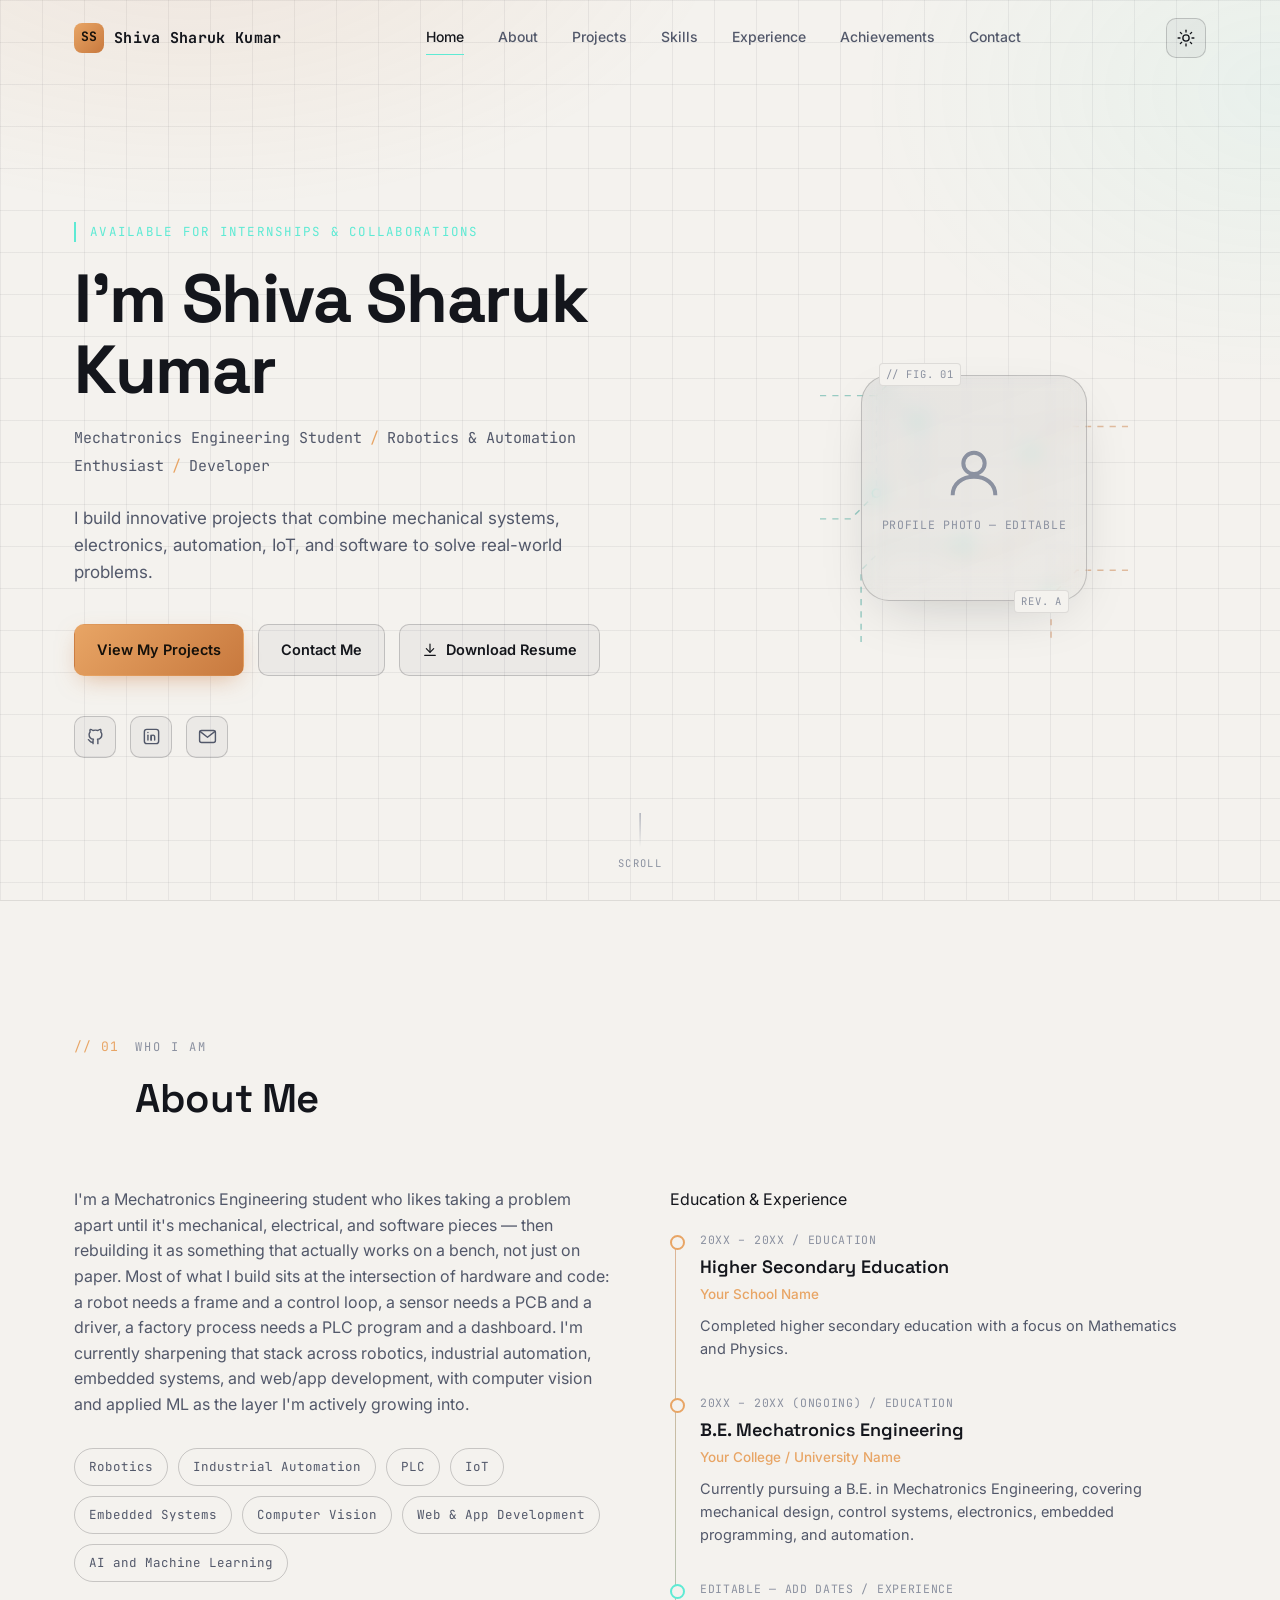
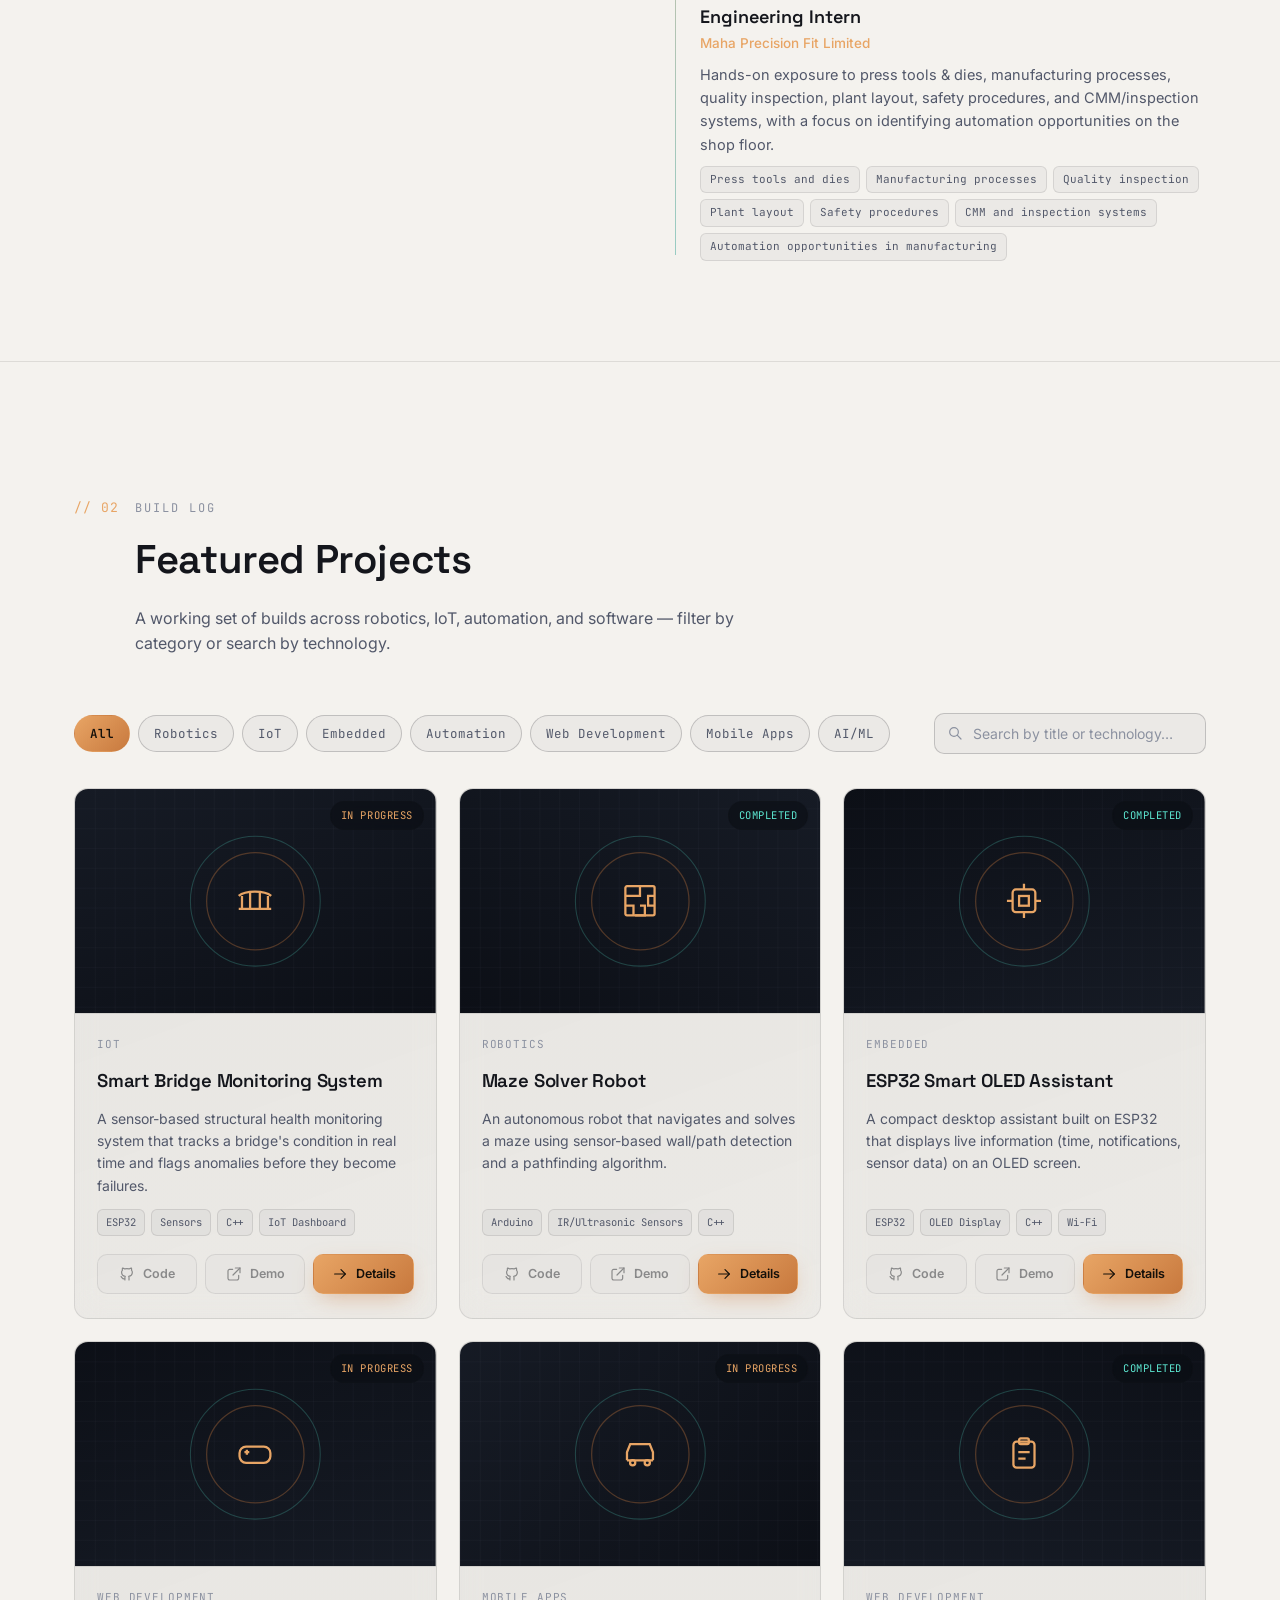
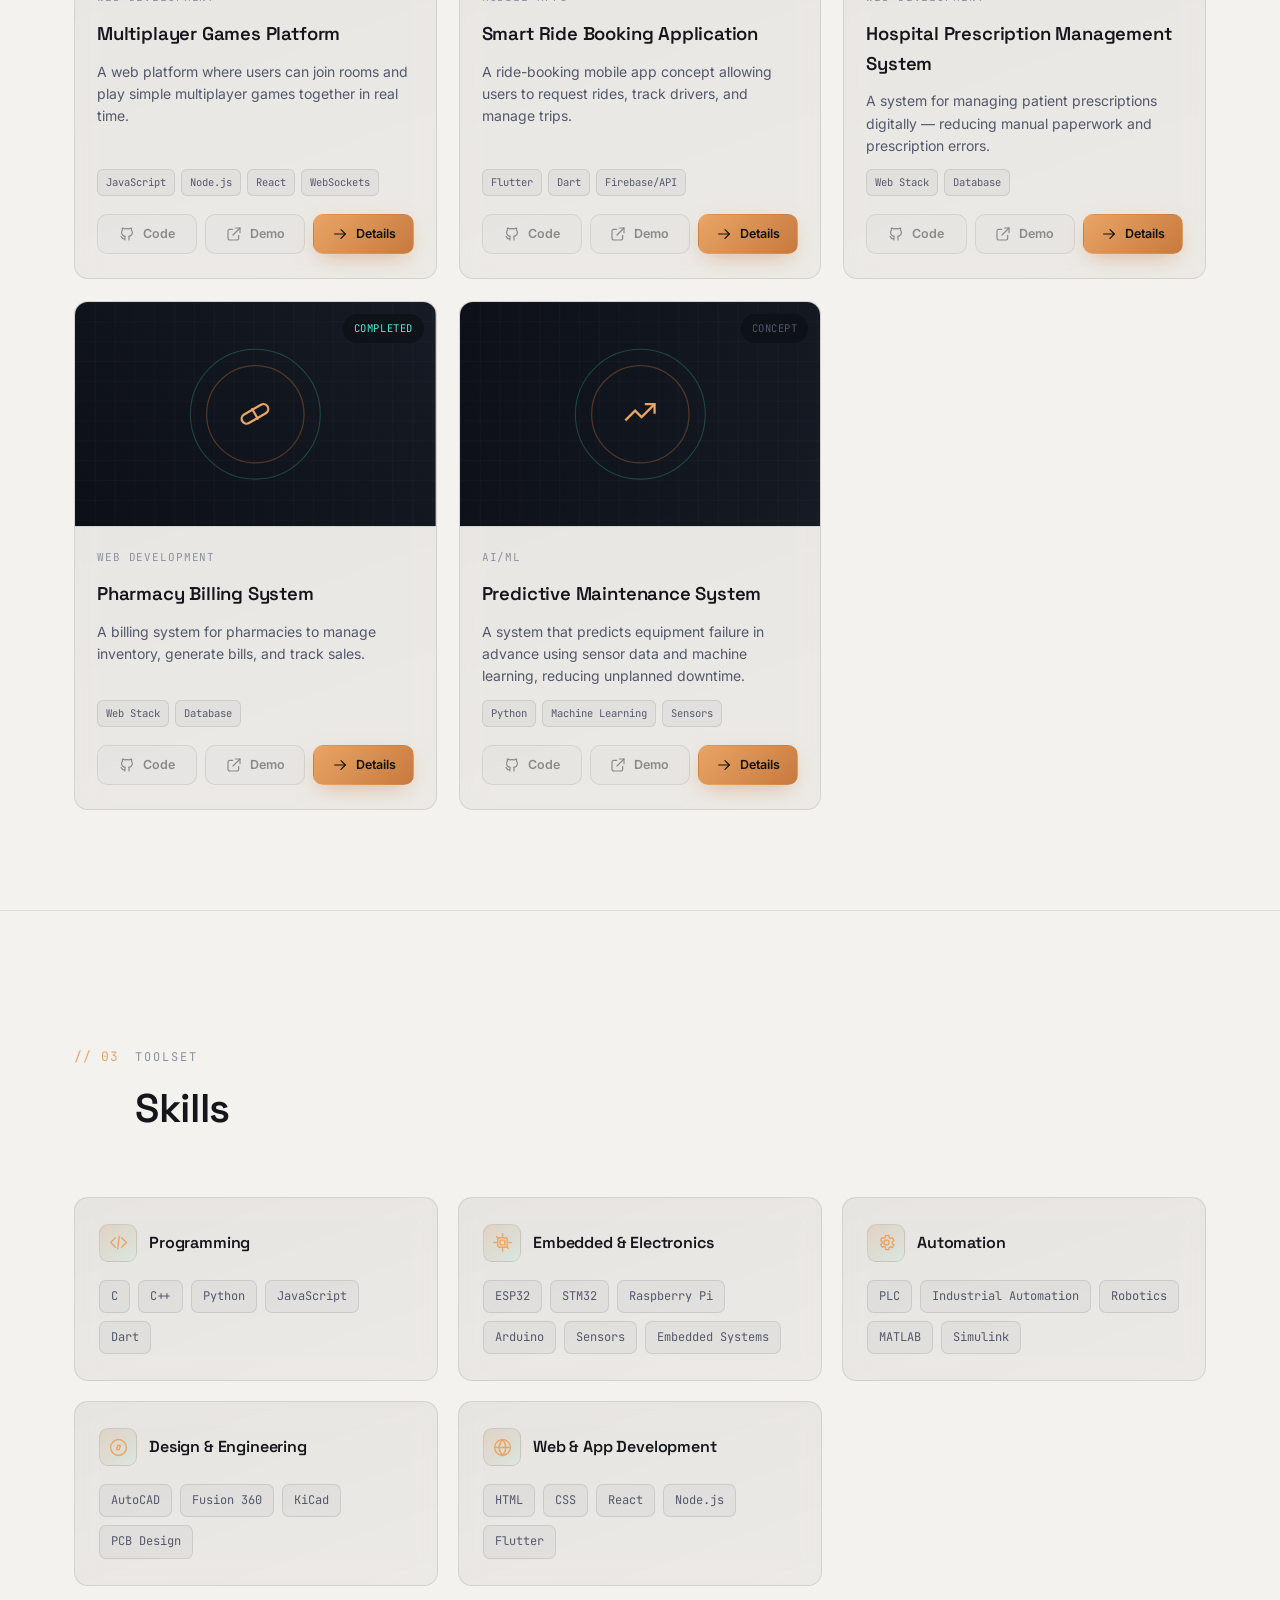
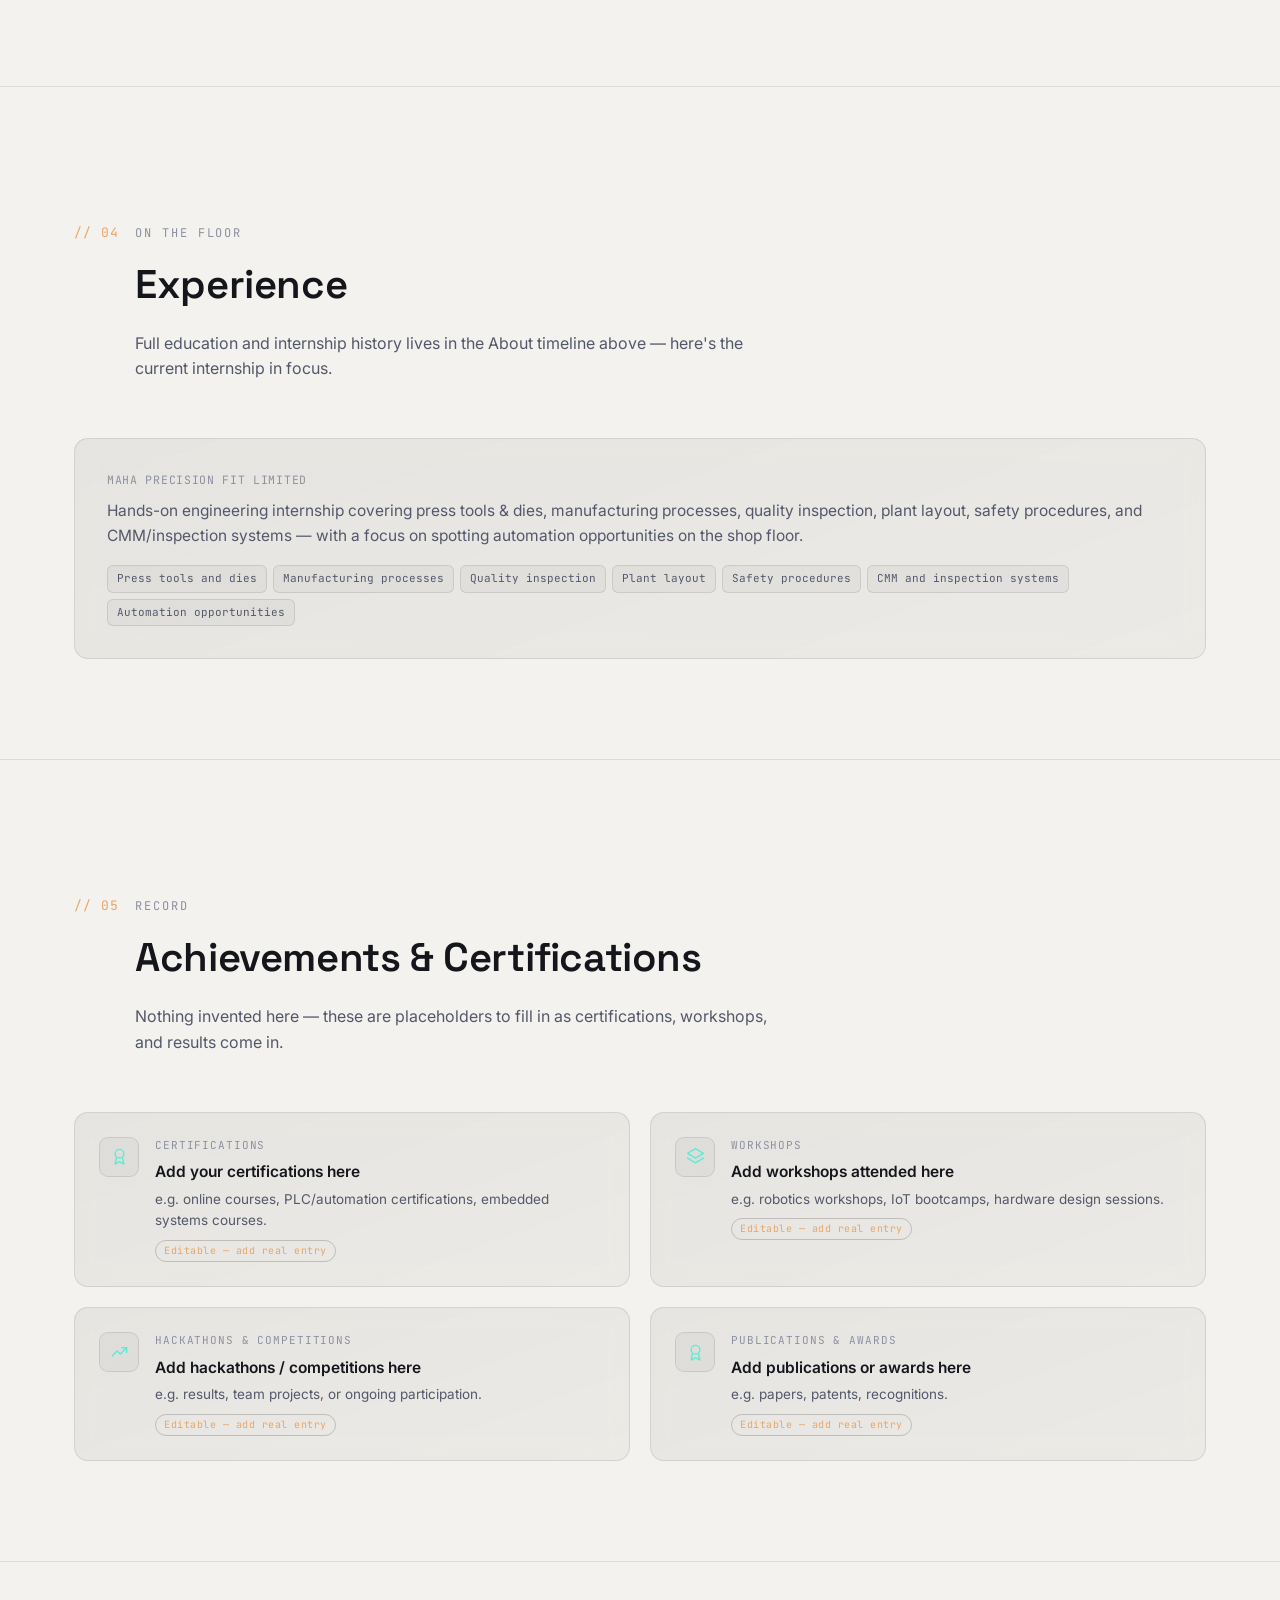
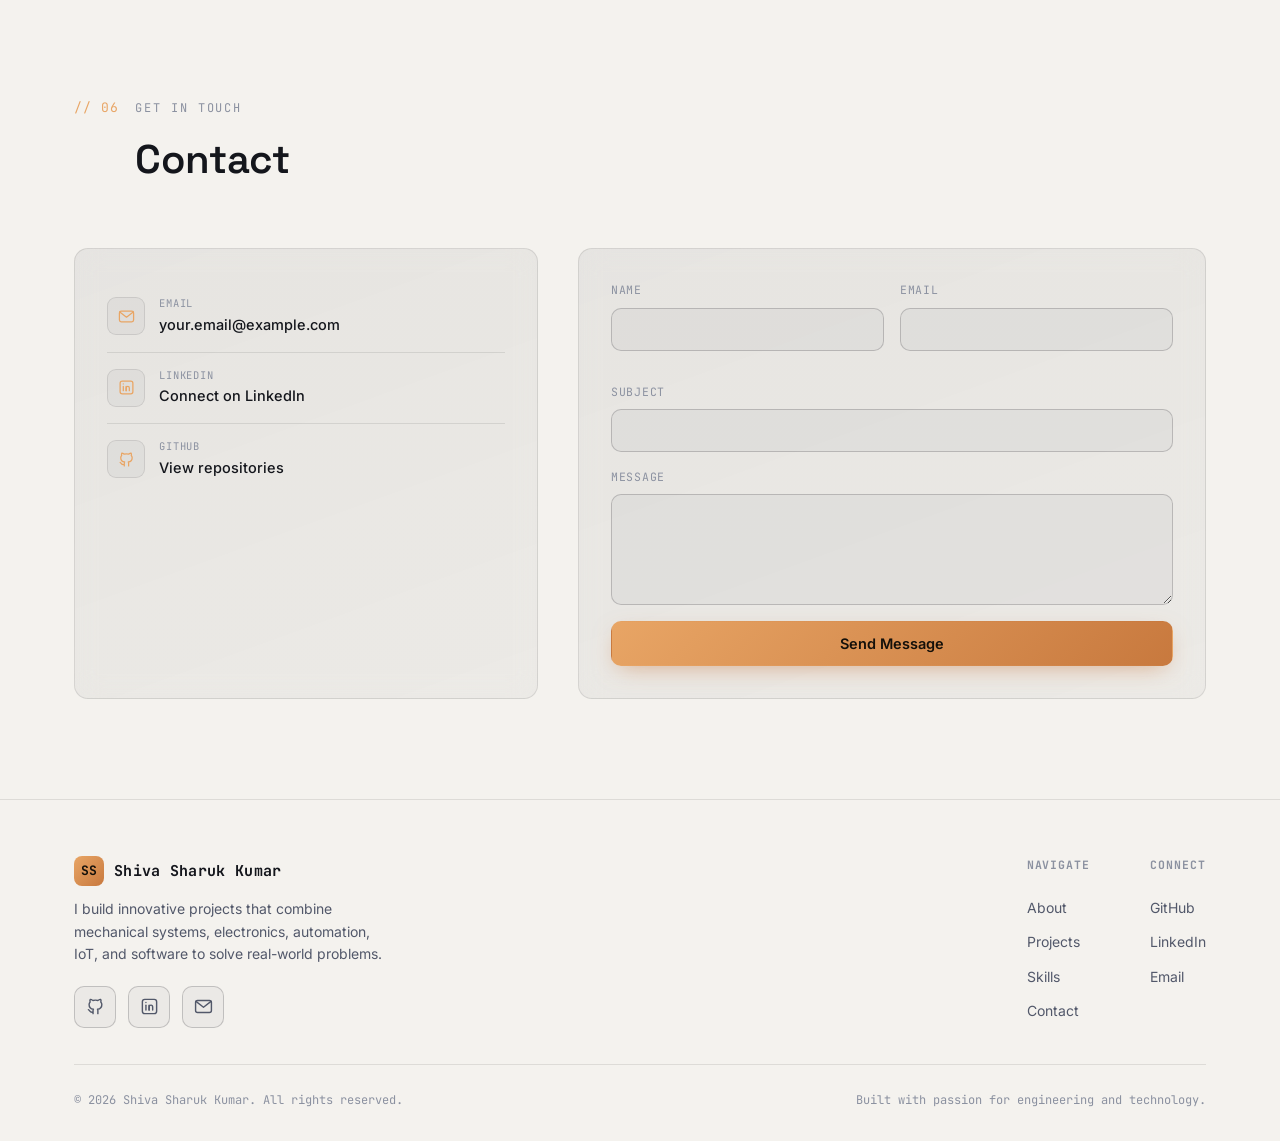
==== index.html @ c51fa786 "Initial commit" ====
<!DOCTYPE html>
<html lang="en">
<head>
<meta charset="UTF-8" />
<meta name="viewport" content="width=device-width, initial-scale=1.0" />
<title>Shiva Sharuk Kumar — Mechatronics Engineering Portfolio</title>
<meta name="description" content="Personal portfolio of Shiva Sharuk Kumar — Mechatronics Engineering student building projects in robotics, IoT, industrial automation, embedded systems, and software development." />
<meta name="theme-color" content="#0a0d13" />

<!-- Open Graph -->
<meta property="og:type" content="website" />
<meta property="og:title" content="Shiva Sharuk Kumar — Mechatronics Engineering Portfolio" />
<meta property="og:description" content="Robotics, IoT, industrial automation, embedded systems, and software projects by Shiva Sharuk Kumar, a Mechatronics Engineering student." />
<meta property="og:image" content="og-cover.svg" />
<meta name="twitter:card" content="summary_large_image" />
<meta name="twitter:title" content="Shiva Sharuk Kumar — Mechatronics Engineering Portfolio" />
<meta name="twitter:description" content="Robotics, IoT, industrial automation, embedded systems, and software projects." />

<link rel="icon" href="favicon.svg" type="image/svg+xml" />
<link rel="stylesheet" href="css/style.css" />
</head>
<body>
<a href="#main" class="skip-link">Skip to content</a>

<!-- ============ NAVBAR ============ -->
<header class="navbar" id="navbar">
  <div class="nav-inner">
    <a href="#home" class="brand" aria-label="Home">
      <span class="brand-mark">SS</span>
      <span class="brand-name-full">Shiva Sharuk Kumar</span>
    </a>
    <nav class="nav-links" aria-label="Primary">
      <a href="#home">Home</a>
      <a href="#about">About</a>
      <a href="#projects">Projects</a>
      <a href="#skills">Skills</a>
      <a href="#experience">Experience</a>
      <a href="#achievements">Achievements</a>
      <a href="#contact">Contact</a>
    </nav>
    <div class="nav-actions">
      <button class="theme-toggle" id="themeToggle" aria-label="Toggle light and dark theme">
        <span class="icon-sun-wrap"></span>
      </button>
      <button class="hamburger" id="hamburger" aria-label="Open menu" aria-expanded="false">
        <span></span>
      </button>
    </div>
  </div>
</header>

<div class="mobile-menu" id="mobileMenu">
  <a href="#home">Home</a>
  <a href="#about">About</a>
  <a href="#projects">Projects</a>
  <a href="#skills">Skills</a>
  <a href="#experience">Experience</a>
  <a href="#achievements">Achievements</a>
  <a href="#contact">Contact</a>
</div>

<main id="main">

  <!-- ============ HERO ============ -->
  <section class="hero" id="home">
    <div class="hero-inner">
      <div class="hero-copy">
        <span class="hero-eyebrow">Available for internships &amp; collaborations</span>
        <h1 class="hero-name">I'm <span id="heroName">Shiva Sharuk Kumar</span></h1>
        <p class="hero-role mono" id="heroRole"></p>
        <p class="hero-desc" id="heroDesc"></p>
        <div class="hero-actions">
          <a href="#projects" class="btn btn-primary">View My Projects</a>
          <a href="#contact" class="btn btn-ghost">Contact Me</a>
          <a href="#" id="resumeBtn" class="btn btn-ghost" download>
            Download Resume
          </a>
        </div>
        <div class="hero-social">
          <a class="social-btn" data-bind="github" href="#" target="_blank" rel="noopener" aria-label="GitHub"></a>
          <a class="social-btn" data-bind="linkedin" href="#" target="_blank" rel="noopener" aria-label="LinkedIn"></a>
          <a class="social-btn" data-bind="email-link" href="#" aria-label="Email"></a>
        </div>
      </div>

      <div class="hero-visual">
        <div id="heroTraces"></div>
        <span class="corner-tag tl">// FIG. 01</span>
        <div class="portrait-frame">
          <div class="portrait-placeholder">
            <svg viewBox="0 0 24 24" fill="none" stroke="currentColor" stroke-width="1.5"><circle cx="12" cy="8" r="4"/><path d="M4 20c0-4.4 3.6-7 8-7s8 2.6 8 7"/></svg>
            <span>PROFILE PHOTO — EDITABLE</span>
          </div>
        </div>
        <span class="corner-tag br">REV. A</span>
      </div>
    </div>

    <div class="scroll-cue"><span class="line"></span>SCROLL</div>
  </section>

  <!-- ============ ABOUT ============ -->
  <section class="section" id="about">
    <div class="container">
      <div class="section-head reveal">
        <span class="section-num mono">// 01</span>
        <div class="section-titles">
          <span class="section-kicker">Who I Am</span>
          <h2>About Me</h2>
        </div>
      </div>

      <div class="about-grid">
        <div class="about-text reveal">
          <div id="aboutText"></div>
          <div class="interest-tags" id="interestTags"></div>
        </div>

        <div class="reveal">
          <span class="section-kicker" style="display:block;margin-bottom:18px;">Education &amp; Experience</span>
          <div class="timeline" id="timelineList"></div>
        </div>
      </div>
    </div>
  </section>

  <!-- ============ PROJECTS ============ -->
  <section class="section" id="projects">
    <div class="container">
      <div class="section-head reveal">
        <span class="section-num mono">// 02</span>
        <div class="section-titles">
          <span class="section-kicker">Build Log</span>
          <h2>Featured Projects</h2>
          <p class="section-lede">A working set of builds across robotics, IoT, automation, and software — filter by category or search by technology.</p>
        </div>
      </div>

      <div class="projects-toolbar reveal">
        <div class="filter-chips" id="filterChips"></div>
        <div class="search-box">
          <span aria-hidden="true"></span>
          <input id="projectSearch" type="search" placeholder="Search by title or technology…" aria-label="Search projects" />
        </div>
      </div>

      <div class="projects-grid" id="projectsGrid"></div>
    </div>
  </section>

  <!-- ============ SKILLS ============ -->
  <section class="section" id="skills">
    <div class="container">
      <div class="section-head reveal">
        <span class="section-num mono">// 03</span>
        <div class="section-titles">
          <span class="section-kicker">Toolset</span>
          <h2>Skills</h2>
        </div>
      </div>
      <div class="skills-grid" id="skillsGrid"></div>
    </div>
  </section>

  <!-- ============ EXPERIENCE (highlight of internship) ============ -->
  <section class="section" id="experience">
    <div class="container">
      <div class="section-head reveal">
        <span class="section-num mono">// 04</span>
        <div class="section-titles">
          <span class="section-kicker">On the Floor</span>
          <h2>Experience</h2>
          <p class="section-lede">Full education and internship history lives in the About timeline above — here's the current internship in focus.</p>
        </div>
      </div>

      <div class="glass reveal" style="padding:32px;">
        <div class="timeline-period">Maha Precision Fit Limited</div>
        <p class="timeline-desc" style="margin-top:10px;font-size:15.5px;">
          Hands-on engineering internship covering press tools &amp; dies, manufacturing processes,
          quality inspection, plant layout, safety procedures, and CMM/inspection systems — with a
          focus on spotting automation opportunities on the shop floor.
        </p>
        <div class="timeline-highlights" style="margin-top:16px;">
          <span>Press tools and dies</span>
          <span>Manufacturing processes</span>
          <span>Quality inspection</span>
          <span>Plant layout</span>
          <span>Safety procedures</span>
          <span>CMM and inspection systems</span>
          <span>Automation opportunities</span>
        </div>
      </div>
    </div>
  </section>

  <!-- ============ ACHIEVEMENTS ============ -->
  <section class="section" id="achievements">
    <div class="container">
      <div class="section-head reveal">
        <span class="section-num mono">// 05</span>
        <div class="section-titles">
          <span class="section-kicker">Record</span>
          <h2>Achievements &amp; Certifications</h2>
          <p class="section-lede">Nothing invented here — these are placeholders to fill in as certifications, workshops, and results come in.</p>
        </div>
      </div>
      <div class="achievements-grid" id="achievementsGrid"></div>
    </div>
  </section>

  <!-- ============ CONTACT ============ -->
  <section class="section" id="contact">
    <div class="container">
      <div class="section-head reveal">
        <span class="section-num mono">// 06</span>
        <div class="section-titles">
          <span class="section-kicker">Get In Touch</span>
          <h2>Contact</h2>
        </div>
      </div>

      <div class="contact-grid">
        <div class="contact-info-card glass reveal">
          <div class="contact-info-item">
            <div class="contact-info-icon"></div>
            <div>
              <div class="contact-info-label">Email</div>
              <a class="contact-info-value" data-bind="email-link" href="#"><span data-bind="email-text"></span></a>
            </div>
          </div>
          <div class="contact-info-item">
            <div class="contact-info-icon"></div>
            <div>
              <div class="contact-info-label">LinkedIn</div>
              <a class="contact-info-value" data-bind="linkedin" href="#" target="_blank" rel="noopener">Connect on LinkedIn</a>
            </div>
          </div>
          <div class="contact-info-item">
            <div class="contact-info-icon"></div>
            <div>
              <div class="contact-info-label">GitHub</div>
              <a class="contact-info-value" data-bind="github" href="#" target="_blank" rel="noopener">View repositories</a>
            </div>
          </div>
        </div>

        <form class="contact-form-card glass reveal" id="contactForm" novalidate>
          <div class="form-row">
            <div class="form-group">
              <label for="cName">Name</label>
              <input id="cName" name="name" type="text" required />
            </div>
            <div class="form-group">
              <label for="cEmail">Email</label>
              <input id="cEmail" name="email" type="email" required />
            </div>
          </div>
          <div class="form-group">
            <label for="cSubject">Subject</label>
            <input id="cSubject" name="subject" type="text" required />
          </div>
          <div class="form-group">
            <label for="cMessage">Message</label>
            <textarea id="cMessage" name="message" rows="5" required></textarea>
          </div>
          <button type="submit" class="btn btn-primary btn-block">Send Message</button>
          <div class="form-status" id="formStatus"></div>
        </form>
      </div>
    </div>
  </section>
</main>

<!-- ============ FOOTER ============ -->
<footer class="footer">
  <div class="container">
    <div class="footer-top">
      <div class="footer-brand">
        <a href="#home" class="brand">
          <span class="brand-mark">SS</span>
          <span class="brand-name-full">Shiva Sharuk Kumar</span>
        </a>
        <p class="footer-tagline" id="footerTagline"></p>
        <div class="footer-social">
          <a class="social-btn" data-bind="github" href="#" target="_blank" rel="noopener" aria-label="GitHub"></a>
          <a class="social-btn" data-bind="linkedin" href="#" target="_blank" rel="noopener" aria-label="LinkedIn"></a>
          <a class="social-btn" data-bind="email-link" href="#" aria-label="Email"></a>
        </div>
      </div>
      <div class="footer-links">
        <div class="footer-col">
          <h4>Navigate</h4>
          <a href="#about">About</a>
          <a href="#projects">Projects</a>
          <a href="#skills">Skills</a>
          <a href="#contact">Contact</a>
        </div>
        <div class="footer-col">
          <h4>Connect</h4>
          <a data-bind="github" href="#" target="_blank" rel="noopener">GitHub</a>
          <a data-bind="linkedin" href="#" target="_blank" rel="noopener">LinkedIn</a>
          <a data-bind="email-link" href="#">Email</a>
        </div>
      </div>
    </div>
    <div class="footer-bottom">
      <span>© <span data-bind="year"></span> Shiva Sharuk Kumar. All rights reserved.</span>
      <span>Built with passion for engineering and technology.</span>
    </div>
  </div>
</footer>

<!-- ============ PROJECT DETAIL OVERLAY ============ -->
<div class="detail-overlay" id="detailOverlay" role="dialog" aria-modal="true" aria-label="Project details">
  <div class="detail-topbar">
    <a href="#projects" class="back-link" data-close-detail></a>
    <button class="theme-toggle" data-close-detail aria-label="Close project details"></button>
  </div>
  <div class="detail-content" id="detailContent"></div>
</div>

<!-- ============ 404 (in-app hash-route fallback) ============ -->
<div class="detail-overlay" id="notFoundOverlay" role="dialog" aria-modal="true" aria-label="Page not found">
  <div class="page-404">
    <div>
      <div class="code-404 mono">404</div>
      <h2>Signal lost.</h2>
      <p>That project or page doesn't exist — it may have been renamed or removed.</p>
      <a href="#/" class="btn btn-primary" data-close-detail>Back to Home</a>
    </div>
  </div>
</div>

<script src="js/icons.js"></script>
<script src="js/data.js"></script>
<script src="js/app.js"></script>
<script>
  // Fill in icon-only elements that were left empty above (kept out of app.js template strings for readability)
  document.addEventListener("DOMContentLoaded", function () {
    document.querySelector(".theme-toggle .icon-sun-wrap").outerHTML = icon("sun") + icon("moon");
    document.querySelectorAll('.hero-social .social-btn[data-bind="github"]').forEach(el => el.innerHTML = icon("github"));
    document.querySelectorAll('.social-btn[data-bind="linkedin"]').forEach(el => el.innerHTML = icon("linkedin"));
    document.querySelectorAll('.social-btn[data-bind="email-link"]').forEach(el => el.innerHTML = icon("mail"));
    document.querySelectorAll('.footer-social .social-btn[data-bind="github"]').forEach(el => el.innerHTML = icon("github"));
    document.getElementById("resumeBtn").innerHTML = icon("download") + " Download Resume";
    document.querySelector(".search-box span[aria-hidden]").outerHTML = icon("search");
    document.querySelectorAll(".contact-info-icon").forEach((el, i) => {
      el.innerHTML = [icon("mail"), icon("linkedin"), icon("github")][i];
    });
    document.querySelector('.back-link[data-close-detail]').innerHTML = icon("arrowLeft") + " Back to projects";
    document.querySelector('#detailOverlay .theme-toggle[data-close-detail]').innerHTML = "&times;";
  });
</script>
</body>
</html>
---- css/style.css ----
/* ==========================================================================
   SHIVA SHARUK KUMAR — ENGINEERING PORTFOLIO
   Design language: "Schematic" — blueprint grid, copper/solder accent,
   cyan signal-trace accent, datasheet-style numbered sections & mono labels.
   ========================================================================== */

/* ---------- Fonts ---------- */
@import url('https://fonts.googleapis.com/css2?family=Space+Grotesk:wght@400;500;600;700&family=Inter:wght@400;500;600&family=JetBrains+Mono:wght@400;500;700&display=swap');

/* ---------- Tokens ---------- */
:root {
  /* Dark (default) */
  --bg: #0a0d13;
  --bg-raised: #0f131b;
  --panel: rgba(233, 238, 246, 0.035);
  --panel-strong: rgba(233, 238, 246, 0.06);
  --border: rgba(233, 238, 246, 0.10);
  --border-strong: rgba(233, 238, 246, 0.18);
  --text: #e9eef6;
  --text-dim: #9aa5b8;
  --text-faint: #616c80;

  --copper: #c8793e;
  --copper-bright: #e8a565;
  --cyan: #5eead4;
  --cyan-dim: #3ba597;
  --danger: #e8636b;

  --grid-line: rgba(233, 238, 246, 0.045);

  --font-display: 'Space Grotesk', sans-serif;
  --font-body: 'Inter', sans-serif;
  --font-mono: 'JetBrains Mono', monospace;

  --radius-sm: 8px;
  --radius-md: 14px;
  --radius-lg: 22px;

  --shadow-soft: 0 20px 60px -20px rgba(0,0,0,0.55);
  --ease: cubic-bezier(.16,.84,.44,1);

  --nav-h: 76px;
}

html[data-theme="light"] {
  --bg: #f4f2ee;
  --bg-raised: #ffffff;
  --panel: rgba(20, 22, 28, 0.035);
  --panel-strong: rgba(20, 22, 28, 0.06);
  --border: rgba(20, 22, 28, 0.10);
  --border-strong: rgba(20, 22, 28, 0.20);
  --text: #14161c;
  --text-dim: #52586a;
  --text-faint: #8b91a0;
  --grid-line: rgba(20, 22, 28, 0.06);
  --shadow-soft: 0 20px 60px -25px rgba(20,22,28,0.25);
}

@media (prefers-reduced-motion: reduce) {
  *, *::before, *::after { animation-duration: 0.01ms !important; animation-iteration-count: 1 !important; transition-duration: 0.01ms !important; scroll-behavior: auto !important; }
}

* { box-sizing: border-box; }
html { scroll-behavior: smooth; }

body {
  margin: 0;
  background: var(--bg);
  color: var(--text);
  font-family: var(--font-body);
  font-size: 16px;
  line-height: 1.6;
  -webkit-font-smoothing: antialiased;
  transition: background .3s var(--ease), color .3s var(--ease);
  overflow-x: hidden;
}

/* Blueprint grid background, fixed behind everything */
body::before {
  content: "";
  position: fixed;
  inset: 0;
  z-index: -2;
  background-image:
    linear-gradient(var(--grid-line) 1px, transparent 1px),
    linear-gradient(90deg, var(--grid-line) 1px, transparent 1px);
  background-size: 42px 42px;
  pointer-events: none;
}
body::after {
  content: "";
  position: fixed;
  inset: 0;
  z-index: -1;
  background: radial-gradient(ellipse 900px 500px at 15% -10%, rgba(200,121,62,0.10), transparent 60%),
              radial-gradient(ellipse 700px 500px at 100% 10%, rgba(94,234,212,0.07), transparent 60%);
  pointer-events: none;
}

img { max-width: 100%; display: block; }
a { color: inherit; text-decoration: none; }
button { font-family: inherit; cursor: pointer; }
ul { margin: 0; padding: 0; list-style: none; }
h1,h2,h3,h4 { font-family: var(--font-display); margin: 0; letter-spacing: -0.01em; }
p { margin: 0; }

:focus-visible {
  outline: 2px solid var(--cyan);
  outline-offset: 3px;
  border-radius: 4px;
}

.container {
  width: 100%;
  max-width: 1180px;
  margin: 0 auto;
  padding: 0 24px;
}

.mono { font-family: var(--font-mono); }

/* ---------- Section scaffolding (datasheet style) ---------- */
.section {
  position: relative;
  padding: 130px 0 100px;
  border-top: 1px solid var(--border);
}
.section:first-of-type { border-top: none; }

.section-head {
  display: flex;
  align-items: baseline;
  gap: 16px;
  margin-bottom: 56px;
}
.section-num {
  font-family: var(--font-mono);
  font-size: 13px;
  color: var(--copper-bright);
  letter-spacing: 0.08em;
  white-space: nowrap;
  padding-top: 6px;
}
.section-titles h2 {
  font-size: clamp(28px, 4vw, 40px);
  font-weight: 600;
}
.section-titles .section-kicker {
  display: block;
  font-family: var(--font-mono);
  font-size: 12px;
  color: var(--text-faint);
  text-transform: uppercase;
  letter-spacing: 0.16em;
  margin-bottom: 10px;
}
.section-lede {
  max-width: 640px;
  color: var(--text-dim);
  font-size: 16px;
  margin-top: 14px;
}

/* ---------- Reveal-on-scroll ---------- */
.reveal {
  opacity: 0;
  transform: translateY(24px);
  transition: opacity .7s var(--ease), transform .7s var(--ease);
}
.reveal.is-visible {
  opacity: 1;
  transform: translateY(0);
}

/* ---------- Glass panel / card ---------- */
.glass {
  background: linear-gradient(160deg, var(--panel-strong), var(--panel));
  border: 1px solid var(--border);
  border-radius: var(--radius-md);
  backdrop-filter: blur(14px);
  -webkit-backdrop-filter: blur(14px);
}

/* ---------- Buttons ---------- */
.btn {
  display: inline-flex;
  align-items: center;
  gap: 8px;
  padding: 13px 22px;
  border-radius: 10px;
  font-size: 14.5px;
  font-weight: 600;
  border: 1px solid transparent;
  transition: transform .25s var(--ease), background .25s var(--ease), border-color .25s var(--ease), box-shadow .25s var(--ease);
  white-space: nowrap;
}
.btn svg { width: 16px; height: 16px; flex-shrink: 0; }
.btn:active { transform: scale(0.97); }

.btn-primary {
  background: linear-gradient(135deg, var(--copper-bright), var(--copper));
  color: #14100a;
  box-shadow: 0 8px 24px -8px rgba(200,121,62,0.55);
}
.btn-primary:hover { transform: translateY(-2px); box-shadow: 0 12px 30px -8px rgba(200,121,62,0.65); }

.btn-ghost {
  background: var(--panel);
  border-color: var(--border-strong);
  color: var(--text);
}
.btn-ghost:hover { border-color: var(--cyan); color: var(--cyan); transform: translateY(-2px); }

.btn-sm { padding: 9px 14px; font-size: 13px; border-radius: 8px; }
.btn-block { width: 100%; justify-content: center; }
.btn[disabled], .btn.is-disabled { opacity: .45; pointer-events: none; }

/* ==========================================================================
   NAVBAR
   ========================================================================== */
.navbar {
  position: fixed;
  top: 0; left: 0; right: 0;
  z-index: 500;
  height: var(--nav-h);
  display: flex;
  align-items: center;
  border-bottom: 1px solid transparent;
  transition: background .3s var(--ease), border-color .3s var(--ease), backdrop-filter .3s var(--ease);
}
.navbar.is-scrolled {
  background: color-mix(in srgb, var(--bg) 78%, transparent);
  backdrop-filter: blur(14px);
  border-bottom-color: var(--border);
}
.nav-inner {
  width: 100%;
  max-width: 1180px;
  margin: 0 auto;
  padding: 0 24px;
  display: flex;
  align-items: center;
  justify-content: space-between;
}
.brand {
  display: flex;
  align-items: center;
  gap: 10px;
  font-family: var(--font-mono);
  font-weight: 700;
  font-size: 15px;
  letter-spacing: 0.02em;
}
.brand-mark {
  width: 30px; height: 30px;
  border-radius: 8px;
  display: grid; place-items: center;
  background: linear-gradient(135deg, var(--copper-bright), var(--copper));
  color: #14100a;
  font-size: 13px;
  font-weight: 700;
}
.brand-name-full { color: var(--text); }

.nav-links {
  display: flex;
  align-items: center;
  gap: 34px;
}
.nav-links a {
  font-size: 14px;
  font-weight: 500;
  color: var(--text-dim);
  position: relative;
  padding: 6px 0;
  transition: color .2s var(--ease);
}
.nav-links a:hover, .nav-links a.active { color: var(--text); }
.nav-links a::after {
  content: "";
  position: absolute;
  left: 0; bottom: 0;
  width: 0; height: 1px;
  background: var(--cyan);
  transition: width .25s var(--ease);
}
.nav-links a:hover::after, .nav-links a.active::after { width: 100%; }

.nav-actions {
  display: flex;
  align-items: center;
  gap: 10px;
}

.theme-toggle {
  width: 40px; height: 40px;
  border-radius: 10px;
  border: 1px solid var(--border-strong);
  background: var(--panel);
  display: grid; place-items: center;
  color: var(--text);
  transition: border-color .2s var(--ease), color .2s var(--ease);
}
.theme-toggle:hover { border-color: var(--cyan); color: var(--cyan); }
.theme-toggle svg { width: 18px; height: 18px; }
html[data-theme="light"] .icon-moon { display: none; }
html:not([data-theme="light"]) .icon-sun { display: none; }

.hamburger {
  display: none;
  width: 40px; height: 40px;
  border-radius: 10px;
  border: 1px solid var(--border-strong);
  background: var(--panel);
  position: relative;
}
.hamburger span, .hamburger span::before, .hamburger span::after {
  content: "";
  position: absolute;
  left: 10px; right: 10px;
  height: 2px;
  background: var(--text);
  transition: transform .3s var(--ease), opacity .3s var(--ease), top .3s var(--ease);
}
.hamburger span { top: 19px; }
.hamburger span::before { top: -7px; }
.hamburger span::after { top: 7px; }
.hamburger.is-open span { background: transparent; }
.hamburger.is-open span::before { top: 0; transform: rotate(45deg); background: var(--text); }
.hamburger.is-open span::after { top: 0; transform: rotate(-45deg); background: var(--text); }

.mobile-menu {
  position: fixed;
  top: var(--nav-h); left: 0; right: 0;
  z-index: 499;
  background: var(--bg-raised);
  border-bottom: 1px solid var(--border);
  padding: 10px 24px 26px;
  display: flex;
  flex-direction: column;
  gap: 4px;
  transform: translateY(-12px);
  opacity: 0;
  pointer-events: none;
  transition: transform .28s var(--ease), opacity .28s var(--ease);
}
.mobile-menu.is-open { transform: translateY(0); opacity: 1; pointer-events: auto; }
.mobile-menu a {
  padding: 13px 4px;
  border-bottom: 1px solid var(--border);
  font-size: 15px;
  color: var(--text-dim);
  font-weight: 500;
}
.mobile-menu a:last-child { border-bottom: none; }

/* ==========================================================================
   HERO
   ========================================================================== */
.hero {
  min-height: 100vh;
  display: flex;
  align-items: center;
  padding-top: var(--nav-h);
  position: relative;
  overflow: hidden;
}
.hero-inner {
  width: 100%;
  max-width: 1180px;
  margin: 0 auto;
  padding: 60px 24px;
  display: grid;
  grid-template-columns: 1.15fr 0.85fr;
  gap: 40px;
  align-items: center;
}
.hero-eyebrow {
  display: inline-flex;
  align-items: center;
  gap: 10px;
  font-family: var(--font-mono);
  font-size: 12.5px;
  color: var(--cyan);
  letter-spacing: 0.1em;
  text-transform: uppercase;
  margin-bottom: 22px;
  padding-left: 14px;
  border-left: 2px solid var(--cyan);
}

.hero-name {
  font-size: clamp(38px, 6vw, 68px);
  font-weight: 700;
  line-height: 1.04;
  letter-spacing: -0.02em;
}
.hero-name .accent { color: var(--copper-bright); }

.hero-role {
  margin-top: 18px;
  font-family: var(--font-mono);
  font-size: clamp(13px, 1.5vw, 15px);
  color: var(--text-dim);
  line-height: 1.9;
}
.hero-role .sep { color: var(--copper-bright); margin: 0 8px; }

.hero-desc {
  margin-top: 24px;
  max-width: 540px;
  font-size: 17px;
  color: var(--text-dim);
}

.hero-actions {
  margin-top: 38px;
  display: flex;
  flex-wrap: wrap;
  gap: 14px;
}

.hero-social {
  margin-top: 40px;
  display: flex;
  gap: 14px;
}
.social-btn {
  width: 42px; height: 42px;
  border-radius: 10px;
  border: 1px solid var(--border-strong);
  background: var(--panel);
  display: grid; place-items: center;
  transition: border-color .2s var(--ease), color .2s var(--ease), transform .2s var(--ease);
  color: var(--text-dim);
}
.social-btn svg { width: 19px; height: 19px; }
.social-btn:hover { border-color: var(--cyan); color: var(--cyan); transform: translateY(-3px); }

/* Hero visual: schematic portrait frame + animated circuit traces */
.hero-visual {
  position: relative;
  aspect-ratio: 1/1;
  max-width: 420px;
  margin: 0 auto;
}
.hero-visual svg.traces {
  position: absolute;
  inset: -18%;
  width: 136%;
  height: 136%;
  z-index: 0;
  opacity: 0.9;
}
.trace-path {
  fill: none;
  stroke: var(--cyan-dim);
  stroke-width: 1.4;
  stroke-dasharray: 6 6;
  opacity: 0.55;
}
.trace-path.copper { stroke: var(--copper); opacity: .5; }
.trace-node {
  fill: var(--bg);
  stroke: var(--cyan);
  stroke-width: 1.6;
  animation: node-glow 3s ease-in-out infinite;
}
@keyframes node-glow { 0%,100%{ opacity:.55 } 50%{ opacity:1 } }

.portrait-frame {
  position: relative;
  z-index: 1;
  width: 100%;
  height: 100%;
  border-radius: 28px;
  border: 1px solid var(--border-strong);
  background: linear-gradient(160deg, var(--panel-strong), var(--panel));
  backdrop-filter: blur(10px);
  display: grid;
  place-items: center;
  overflow: hidden;
  box-shadow: var(--shadow-soft);
}
.portrait-placeholder {
  display: flex;
  flex-direction: column;
  align-items: center;
  gap: 10px;
  color: var(--text-faint);
  text-align: center;
  padding: 20px;
}
.portrait-placeholder svg { width: 64px; height: 64px; color: var(--text-faint); }
.portrait-placeholder span { font-family: var(--font-mono); font-size: 11.5px; letter-spacing: 0.06em; }

.corner-tag {
  position: absolute;
  font-family: var(--font-mono);
  font-size: 10.5px;
  letter-spacing: 0.08em;
  color: var(--text-faint);
  z-index: 2;
  background: var(--bg);
  padding: 2px 6px;
  border: 1px solid var(--border);
  border-radius: 4px;
}
.corner-tag.tl { top: -12px; left: 18px; }
.corner-tag.br { bottom: -12px; right: 18px; }

.scroll-cue {
  position: absolute;
  bottom: 28px;
  left: 50%;
  transform: translateX(-50%);
  display: flex;
  flex-direction: column;
  align-items: center;
  gap: 8px;
  font-family: var(--font-mono);
  font-size: 10.5px;
  letter-spacing: 0.14em;
  color: var(--text-faint);
  text-transform: uppercase;
}
.scroll-cue .line {
  width: 1px; height: 34px;
  background: linear-gradient(var(--text-faint), transparent);
  animation: scroll-line 2s ease-in-out infinite;
}
@keyframes scroll-line { 0%{ transform: scaleY(0); transform-origin: top } 50%{ transform: scaleY(1); transform-origin: top } 50.01%{ transform-origin: bottom } 100%{ transform: scaleY(0); transform-origin: bottom } }

/* ==========================================================================
   ABOUT
   ========================================================================== */
.about-grid {
  display: grid;
  grid-template-columns: 1fr 1fr;
  gap: 60px;
}
.about-text p { color: var(--text-dim); font-size: 16px; }
.about-text p + p { margin-top: 16px; }

.interest-tags {
  margin-top: 30px;
  display: flex;
  flex-wrap: wrap;
  gap: 10px;
}
.interest-tag {
  font-family: var(--font-mono);
  font-size: 12.5px;
  padding: 8px 14px;
  border-radius: 999px;
  border: 1px solid var(--border-strong);
  color: var(--text-dim);
  transition: border-color .2s, color .2s;
}
.interest-tag:hover { border-color: var(--copper-bright); color: var(--copper-bright); }

/* Timeline */
.timeline { position: relative; padding-left: 30px; }
.timeline::before {
  content: "";
  position: absolute;
  left: 5px; top: 6px; bottom: 6px;
  width: 1px;
  background: linear-gradient(var(--copper), var(--cyan-dim));
  opacity: .5;
}
.timeline-item { position: relative; padding-bottom: 34px; }
.timeline-item:last-child { padding-bottom: 0; }
.timeline-item::before {
  content: "";
  position: absolute;
  left: -30px; top: 4px;
  width: 11px; height: 11px;
  border-radius: 50%;
  background: var(--bg);
  border: 2px solid var(--copper-bright);
}
.timeline-item.type-experience::before { border-color: var(--cyan); }
.timeline-period {
  font-family: var(--font-mono);
  font-size: 11.5px;
  color: var(--text-faint);
  letter-spacing: 0.06em;
  text-transform: uppercase;
}
.timeline-title { font-family: var(--font-display); font-size: 18px; font-weight: 600; margin-top: 4px; }
.timeline-org { color: var(--copper-bright); font-size: 13.5px; font-weight: 500; margin-top: 2px; }
.timeline-desc { color: var(--text-dim); font-size: 14.5px; margin-top: 8px; }
.timeline-highlights {
  margin-top: 10px;
  display: flex;
  flex-wrap: wrap;
  gap: 6px;
}
.timeline-highlights span {
  font-family: var(--font-mono);
  font-size: 11px;
  padding: 4px 9px;
  border-radius: 6px;
  background: var(--panel);
  border: 1px solid var(--border);
  color: var(--text-dim);
}

/* ==========================================================================
   SKILLS
   ========================================================================== */
.skills-grid {
  display: grid;
  grid-template-columns: repeat(3, 1fr);
  gap: 20px;
}
.skill-card {
  padding: 26px 24px;
  transition: border-color .25s var(--ease), transform .25s var(--ease);
}
.skill-card:hover { border-color: var(--border-strong); transform: translateY(-4px); }
.skill-card-head {
  display: flex;
  align-items: center;
  gap: 12px;
  margin-bottom: 18px;
}
.skill-icon {
  width: 38px; height: 38px;
  border-radius: 9px;
  display: grid; place-items: center;
  background: linear-gradient(145deg, rgba(200,121,62,0.18), rgba(94,234,212,0.10));
  border: 1px solid var(--border);
  color: var(--copper-bright);
  flex-shrink: 0;
}
.skill-icon svg { width: 19px; height: 19px; }
.skill-card-head h3 { font-size: 16px; font-weight: 600; }
.skill-chips { display: flex; flex-wrap: wrap; gap: 8px; }
.skill-chip {
  font-family: var(--font-mono);
  font-size: 12px;
  padding: 6px 11px;
  border-radius: 7px;
  background: var(--panel);
  border: 1px solid var(--border);
  color: var(--text-dim);
}

/* ==========================================================================
   PROJECTS
   ========================================================================== */
.projects-toolbar {
  display: flex;
  flex-wrap: wrap;
  justify-content: space-between;
  align-items: center;
  gap: 18px;
  margin-bottom: 34px;
}
.filter-chips { display: flex; flex-wrap: wrap; gap: 8px; }
.filter-chip {
  font-family: var(--font-mono);
  font-size: 12.5px;
  padding: 9px 15px;
  border-radius: 999px;
  border: 1px solid var(--border-strong);
  background: var(--panel);
  color: var(--text-dim);
  transition: all .2s var(--ease);
}
.filter-chip:hover { color: var(--text); border-color: var(--border-strong); }
.filter-chip.active {
  background: linear-gradient(135deg, var(--copper-bright), var(--copper));
  color: #14100a;
  border-color: transparent;
  font-weight: 600;
}

.search-box {
  position: relative;
  min-width: 230px;
}
.search-box input {
  width: 100%;
  padding: 11px 14px 11px 38px;
  border-radius: 10px;
  border: 1px solid var(--border-strong);
  background: var(--panel);
  color: var(--text);
  font-family: var(--font-body);
  font-size: 14px;
  transition: border-color .2s var(--ease);
}
.search-box input:focus { border-color: var(--cyan); outline: none; }
.search-box input::placeholder { color: var(--text-faint); }
.search-box svg {
  position: absolute; left: 13px; top: 50%; transform: translateY(-50%);
  width: 16px; height: 16px; color: var(--text-faint);
}

.projects-grid {
  display: grid;
  grid-template-columns: repeat(3, 1fr);
  gap: 22px;
}

.project-card {
  display: flex;
  flex-direction: column;
  overflow: hidden;
  transition: transform .3s var(--ease), border-color .3s var(--ease), box-shadow .3s var(--ease);
}
.project-card:hover { transform: translateY(-6px); border-color: var(--border-strong); box-shadow: var(--shadow-soft); }

.project-thumb {
  aspect-ratio: 16/10;
  position: relative;
  overflow: hidden;
  border-bottom: 1px solid var(--border);
}
.project-thumb svg { width: 100%; height: 100%; }

.project-status {
  position: absolute;
  top: 12px; right: 12px;
  font-family: var(--font-mono);
  font-size: 10.5px;
  letter-spacing: 0.05em;
  text-transform: uppercase;
  padding: 5px 10px;
  border-radius: 999px;
  backdrop-filter: blur(6px);
  border: 1px solid var(--border-strong);
  background: rgba(10,13,19,0.55);
}
.project-status.status-completed { color: var(--cyan); }
.project-status.status-in-progress { color: var(--copper-bright); }
.project-status.status-prototype,
.project-status.status-concept { color: var(--text-dim); }

.project-body {
  padding: 22px 22px 24px;
  display: flex;
  flex-direction: column;
  gap: 12px;
  flex: 1;
}
.project-category {
  font-family: var(--font-mono);
  font-size: 11px;
  letter-spacing: 0.08em;
  text-transform: uppercase;
  color: var(--text-faint);
}
.project-title { font-size: 18.5px; font-weight: 600; }
.project-desc { font-size: 14px; color: var(--text-dim); flex: 1; }
.project-tech { display: flex; flex-wrap: wrap; gap: 6px; }
.project-tech span {
  font-family: var(--font-mono);
  font-size: 10.5px;
  padding: 4px 8px;
  border-radius: 6px;
  background: var(--panel);
  border: 1px solid var(--border);
  color: var(--text-dim);
}
.project-actions {
  display: flex;
  gap: 8px;
  margin-top: 6px;
  flex-wrap: wrap;
}
.project-actions .btn { flex: 1; justify-content: center; padding: 9px 10px; font-size: 12.5px; }

.empty-state {
  grid-column: 1 / -1;
  text-align: center;
  padding: 70px 20px;
  color: var(--text-faint);
}
.empty-state svg { width: 46px; height: 46px; margin: 0 auto 16px; opacity: .5; }
.empty-state h3 { font-size: 17px; color: var(--text-dim); margin-bottom: 6px; }
.empty-state p { font-size: 14px; }

/* ==========================================================================
   PROJECT DETAIL OVERLAY (client-side route: #/project/:id)
   ========================================================================== */
.detail-overlay {
  position: fixed;
  inset: 0;
  z-index: 900;
  background: var(--bg);
  overflow-y: auto;
  opacity: 0;
  transform: translateY(16px);
  pointer-events: none;
  transition: opacity .35s var(--ease), transform .35s var(--ease);
}
.detail-overlay.is-open { opacity: 1; transform: translateY(0); pointer-events: auto; }

.detail-topbar {
  position: sticky; top: 0; z-index: 2;
  display: flex; align-items: center; justify-content: space-between;
  padding: 20px 24px;
  background: color-mix(in srgb, var(--bg) 85%, transparent);
  backdrop-filter: blur(12px);
  border-bottom: 1px solid var(--border);
}
.back-link {
  display: inline-flex; align-items: center; gap: 8px;
  font-family: var(--font-mono);
  font-size: 13px;
  color: var(--text-dim);
}
.back-link:hover { color: var(--cyan); }
.back-link svg { width: 16px; height: 16px; }

.detail-content {
  max-width: 900px;
  margin: 0 auto;
  padding: 50px 24px 120px;
}
.detail-hero-thumb {
  aspect-ratio: 21/9;
  border-radius: var(--radius-md);
  overflow: hidden;
  border: 1px solid var(--border);
  margin-bottom: 34px;
}
.detail-hero-thumb svg { width: 100%; height: 100%; }

.detail-eyebrow {
  font-family: var(--font-mono);
  font-size: 12px;
  color: var(--text-faint);
  text-transform: uppercase;
  letter-spacing: 0.1em;
  margin-bottom: 12px;
}
.detail-title { font-size: clamp(28px, 4vw, 40px); font-weight: 700; margin-bottom: 18px; }
.detail-meta-row {
  display: flex; flex-wrap: wrap; gap: 10px;
  margin-bottom: 30px;
}
.detail-meta-row .project-status { position: static; }
.detail-actions { display: flex; gap: 12px; flex-wrap: wrap; margin-bottom: 44px; }

.detail-block { margin-bottom: 38px; }
.detail-block h3 {
  font-family: var(--font-mono);
  font-size: 13px;
  color: var(--copper-bright);
  text-transform: uppercase;
  letter-spacing: 0.08em;
  margin-bottom: 14px;
  display: flex; align-items: center; gap: 10px;
}
.detail-block h3::after { content: ""; flex: 1; height: 1px; background: var(--border); }
.detail-block p { color: var(--text-dim); font-size: 15.5px; line-height: 1.75; }
.detail-block ul { display: flex; flex-direction: column; gap: 10px; }
.detail-block ul li {
  position: relative; padding-left: 20px; color: var(--text-dim); font-size: 15px;
}
.detail-block ul li::before {
  content: "▹"; position: absolute; left: 0; color: var(--cyan);
}
.detail-tags { display: flex; flex-wrap: wrap; gap: 8px; }
.detail-tags span {
  font-family: var(--font-mono); font-size: 12px; padding: 6px 12px;
  border-radius: 7px; background: var(--panel); border: 1px solid var(--border); color: var(--text-dim);
}
.detail-links { display: flex; gap: 12px; flex-wrap: wrap; }

.gallery-placeholder {
  border: 1px dashed var(--border-strong);
  border-radius: var(--radius-md);
  padding: 40px 20px;
  text-align: center;
  color: var(--text-faint);
  font-family: var(--font-mono);
  font-size: 12.5px;
}
.video-placeholder {
  aspect-ratio: 16/9;
  border: 1px dashed var(--border-strong);
  border-radius: var(--radius-md);
  display: grid; place-items: center;
  color: var(--text-faint);
  font-family: var(--font-mono);
  font-size: 12.5px;
  gap: 10px;
}
.video-placeholder svg { width: 34px; height: 34px; margin: 0 auto 10px; }

/* ==========================================================================
   ACHIEVEMENTS
   ========================================================================== */
.achievements-grid {
  display: grid;
  grid-template-columns: repeat(2, 1fr);
  gap: 20px;
}
.achievement-card {
  padding: 24px;
  display: flex;
  gap: 16px;
  align-items: flex-start;
}
.achievement-icon {
  width: 40px; height: 40px;
  border-radius: 9px;
  background: var(--panel);
  border: 1px solid var(--border);
  display: grid; place-items: center;
  color: var(--cyan);
  flex-shrink: 0;
}
.achievement-icon svg { width: 19px; height: 19px; }
.achievement-category {
  font-family: var(--font-mono);
  font-size: 11px;
  text-transform: uppercase;
  letter-spacing: 0.08em;
  color: var(--text-faint);
  margin-bottom: 6px;
}
.achievement-title { font-size: 15.5px; font-weight: 600; margin-bottom: 4px; }
.achievement-detail { font-size: 13.5px; color: var(--text-dim); }
.placeholder-badge {
  display: inline-block;
  margin-top: 8px;
  font-family: var(--font-mono);
  font-size: 10px;
  color: var(--copper-bright);
  border: 1px solid var(--border-strong);
  padding: 2px 8px;
  border-radius: 999px;
  letter-spacing: 0.05em;
}

/* ==========================================================================
   CONTACT
   ========================================================================== */
.contact-grid {
  display: grid;
  grid-template-columns: 0.85fr 1.15fr;
  gap: 40px;
}
.contact-info-card { padding: 32px; }
.contact-info-item {
  display: flex; align-items: center; gap: 14px;
  padding: 14px 0;
  border-bottom: 1px solid var(--border);
}
.contact-info-item:last-child { border-bottom: none; }
.contact-info-icon {
  width: 38px; height: 38px; border-radius: 9px;
  background: var(--panel); border: 1px solid var(--border);
  display: grid; place-items: center; color: var(--copper-bright); flex-shrink: 0;
}
.contact-info-icon svg { width: 17px; height: 17px; }
.contact-info-label { font-family: var(--font-mono); font-size: 10.5px; text-transform: uppercase; letter-spacing: .08em; color: var(--text-faint); }
.contact-info-value { font-size: 14.5px; font-weight: 500; margin-top: 2px; word-break: break-word; }

.contact-form-card { padding: 32px; }
.form-row { display: grid; grid-template-columns: 1fr 1fr; gap: 16px; margin-bottom: 16px; }
.form-group { margin-bottom: 16px; display: flex; flex-direction: column; gap: 8px; }
.form-group label {
  font-family: var(--font-mono); font-size: 11.5px; text-transform: uppercase; letter-spacing: .06em; color: var(--text-faint);
}
.form-group input, .form-group textarea {
  width: 100%;
  padding: 12px 14px;
  border-radius: 10px;
  border: 1px solid var(--border-strong);
  background: var(--panel);
  color: var(--text);
  font-family: var(--font-body);
  font-size: 14.5px;
  resize: vertical;
  transition: border-color .2s var(--ease);
}
.form-group input:focus, .form-group textarea:focus { outline: none; border-color: var(--cyan); }
.form-status {
  margin-top: 14px;
  font-family: var(--font-mono);
  font-size: 13px;
  color: var(--cyan);
  display: none;
}
.form-status.is-visible { display: block; }

/* ==========================================================================
   FOOTER
   ========================================================================== */
.footer {
  border-top: 1px solid var(--border);
  padding: 56px 0 30px;
}
.footer-top {
  display: flex;
  justify-content: space-between;
  flex-wrap: wrap;
  gap: 40px;
  padding-bottom: 36px;
}
.footer-brand .brand { margin-bottom: 12px; }
.footer-tagline { color: var(--text-dim); font-size: 14px; max-width: 320px; }
.footer-social { display: flex; gap: 12px; margin-top: 20px; }
.footer-links {
  display: flex;
  gap: 60px;
  flex-wrap: wrap;
}
.footer-col h4 {
  font-family: var(--font-mono);
  font-size: 11.5px;
  text-transform: uppercase;
  letter-spacing: .08em;
  color: var(--text-faint);
  margin-bottom: 16px;
}
.footer-col a, .footer-col span {
  display: block;
  font-size: 14px;
  color: var(--text-dim);
  padding: 6px 0;
}
.footer-col a:hover { color: var(--cyan); }
.footer-bottom {
  padding-top: 26px;
  border-top: 1px solid var(--border);
  display: flex;
  justify-content: space-between;
  flex-wrap: wrap;
  gap: 12px;
  font-family: var(--font-mono);
  font-size: 12px;
  color: var(--text-faint);
}

/* ==========================================================================
   404 PAGE
   ========================================================================== */
.page-404 {
  min-height: 100vh;
  display: flex;
  align-items: center;
  justify-content: center;
  text-align: center;
  padding: 40px 24px;
}
.page-404 .code-404 {
  font-family: var(--font-mono);
  font-size: clamp(70px, 16vw, 140px);
  font-weight: 700;
  line-height: 1;
  background: linear-gradient(135deg, var(--copper-bright), var(--cyan));
  -webkit-background-clip: text;
  background-clip: text;
  color: transparent;
}
.page-404 h2 { margin-top: 8px; font-size: 22px; }
.page-404 p { margin-top: 12px; color: var(--text-dim); }
.page-404 .btn { margin-top: 28px; }

/* ==========================================================================
   SKIP LINK / A11Y
   ========================================================================== */
.skip-link {
  position: absolute;
  left: -9999px;
  top: 0;
  background: var(--copper-bright);
  color: #14100a;
  padding: 12px 18px;
  z-index: 9999;
  border-radius: 0 0 8px 0;
  font-weight: 600;
}
.skip-link:focus { left: 0; }

/* ==========================================================================
   RESPONSIVE
   ========================================================================== */
@media (max-width: 980px) {
  .hero-inner { grid-template-columns: 1fr; text-align: left; }
  .hero-visual { order: -1; max-width: 260px; margin: 0 0 20px; }
  .about-grid { grid-template-columns: 1fr; gap: 44px; }
  .skills-grid { grid-template-columns: repeat(2, 1fr); }
  .projects-grid { grid-template-columns: repeat(2, 1fr); }
  .contact-grid { grid-template-columns: 1fr; }
  .achievements-grid { grid-template-columns: 1fr; }
}

@media (max-width: 720px) {
  .nav-links { display: none; }
  .hamburger { display: flex; }
  .section { padding: 90px 0 70px; }
  .skills-grid { grid-template-columns: 1fr; }
  .projects-grid { grid-template-columns: 1fr; }
  .form-row { grid-template-columns: 1fr; }
  .section-head { flex-direction: column; gap: 6px; }
  .footer-top { flex-direction: column; }
}

@media (max-width: 480px) {
  .hero-actions { flex-direction: column; align-items: stretch; }
  .hero-actions .btn { width: 100%; justify-content: center; }
}
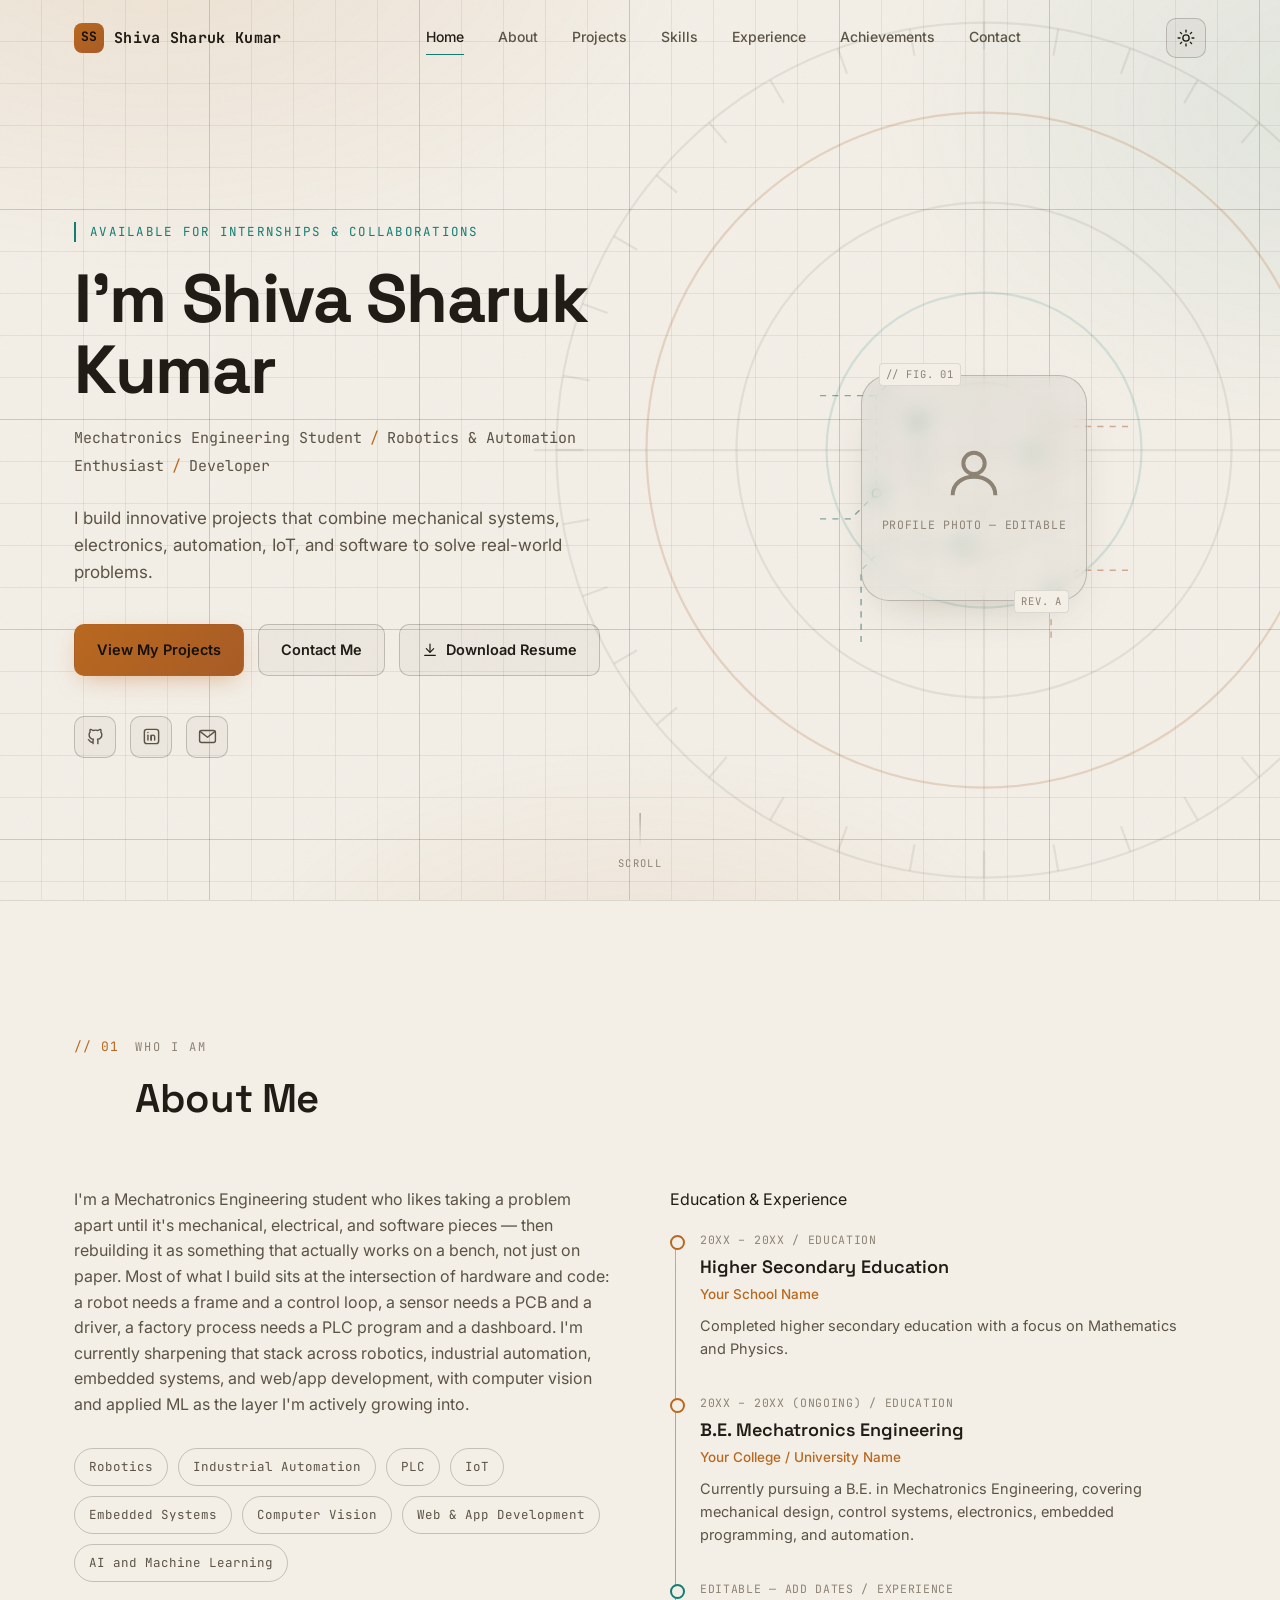
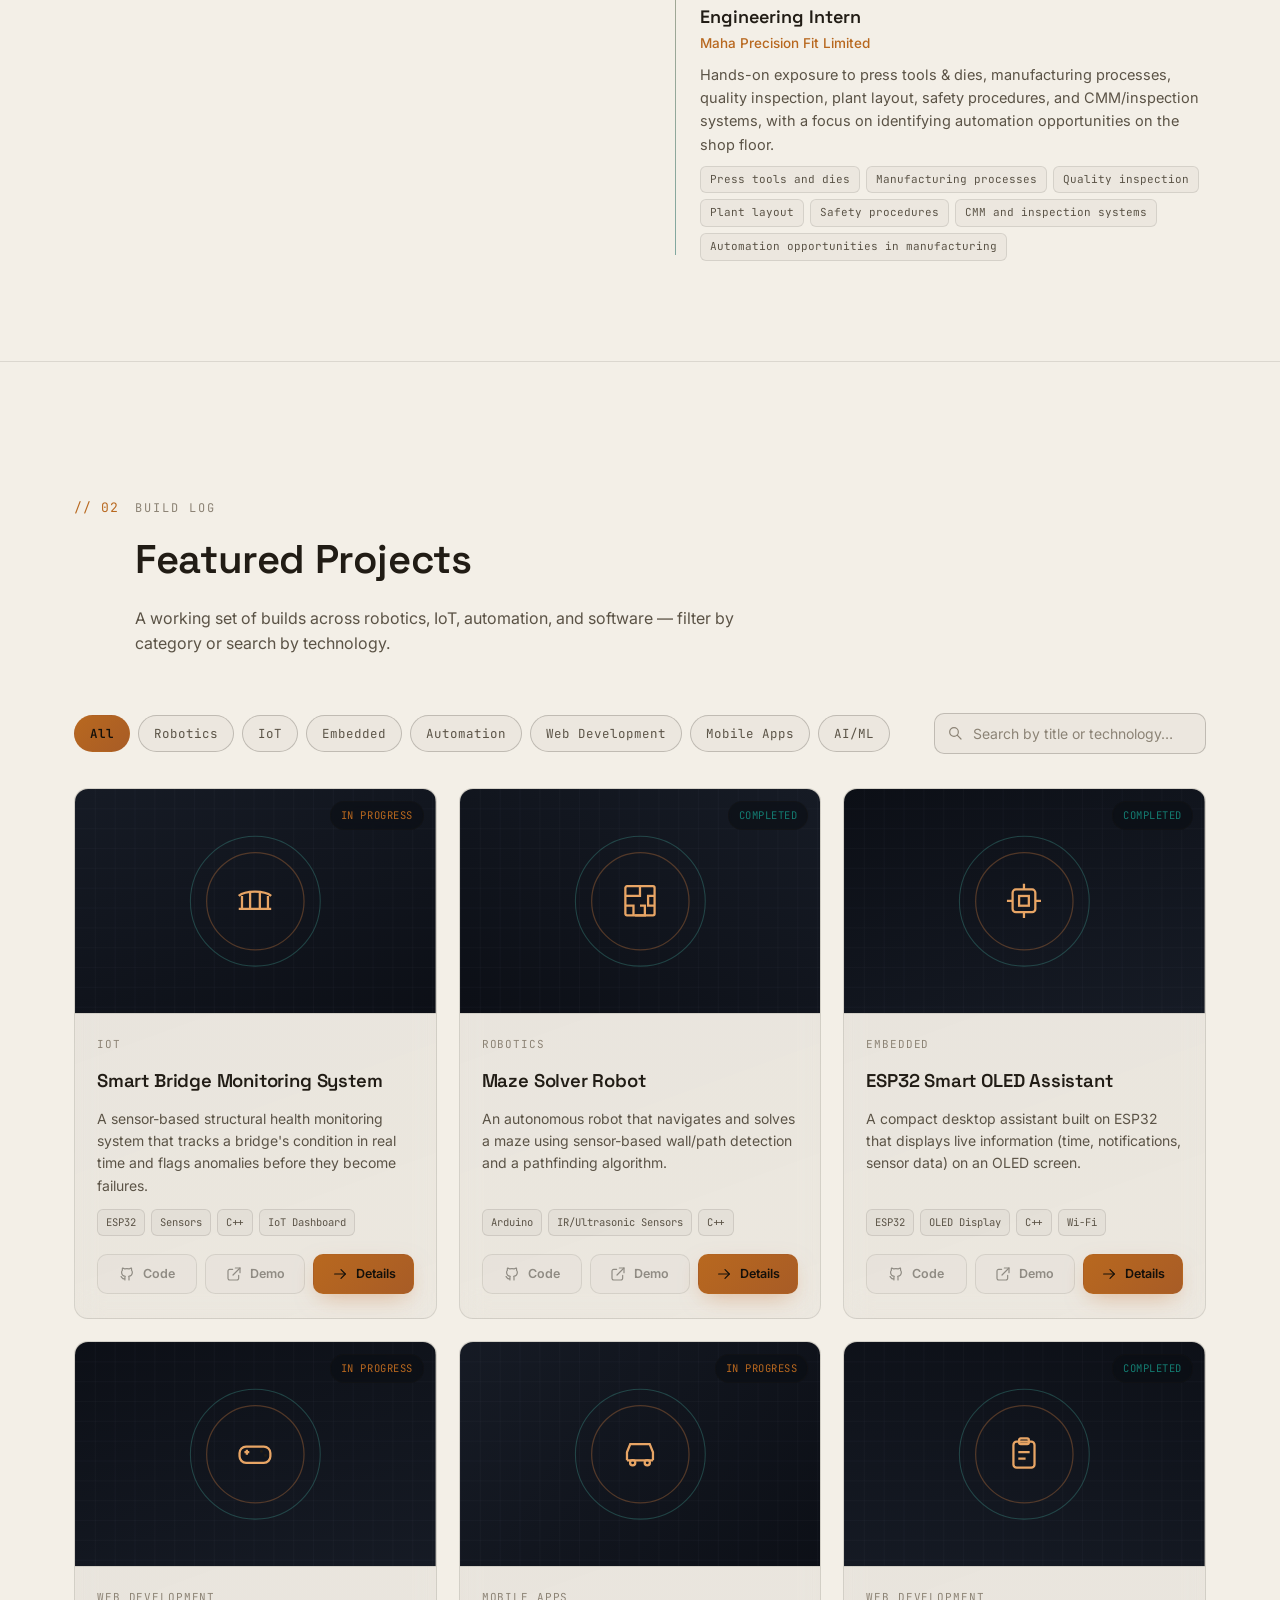
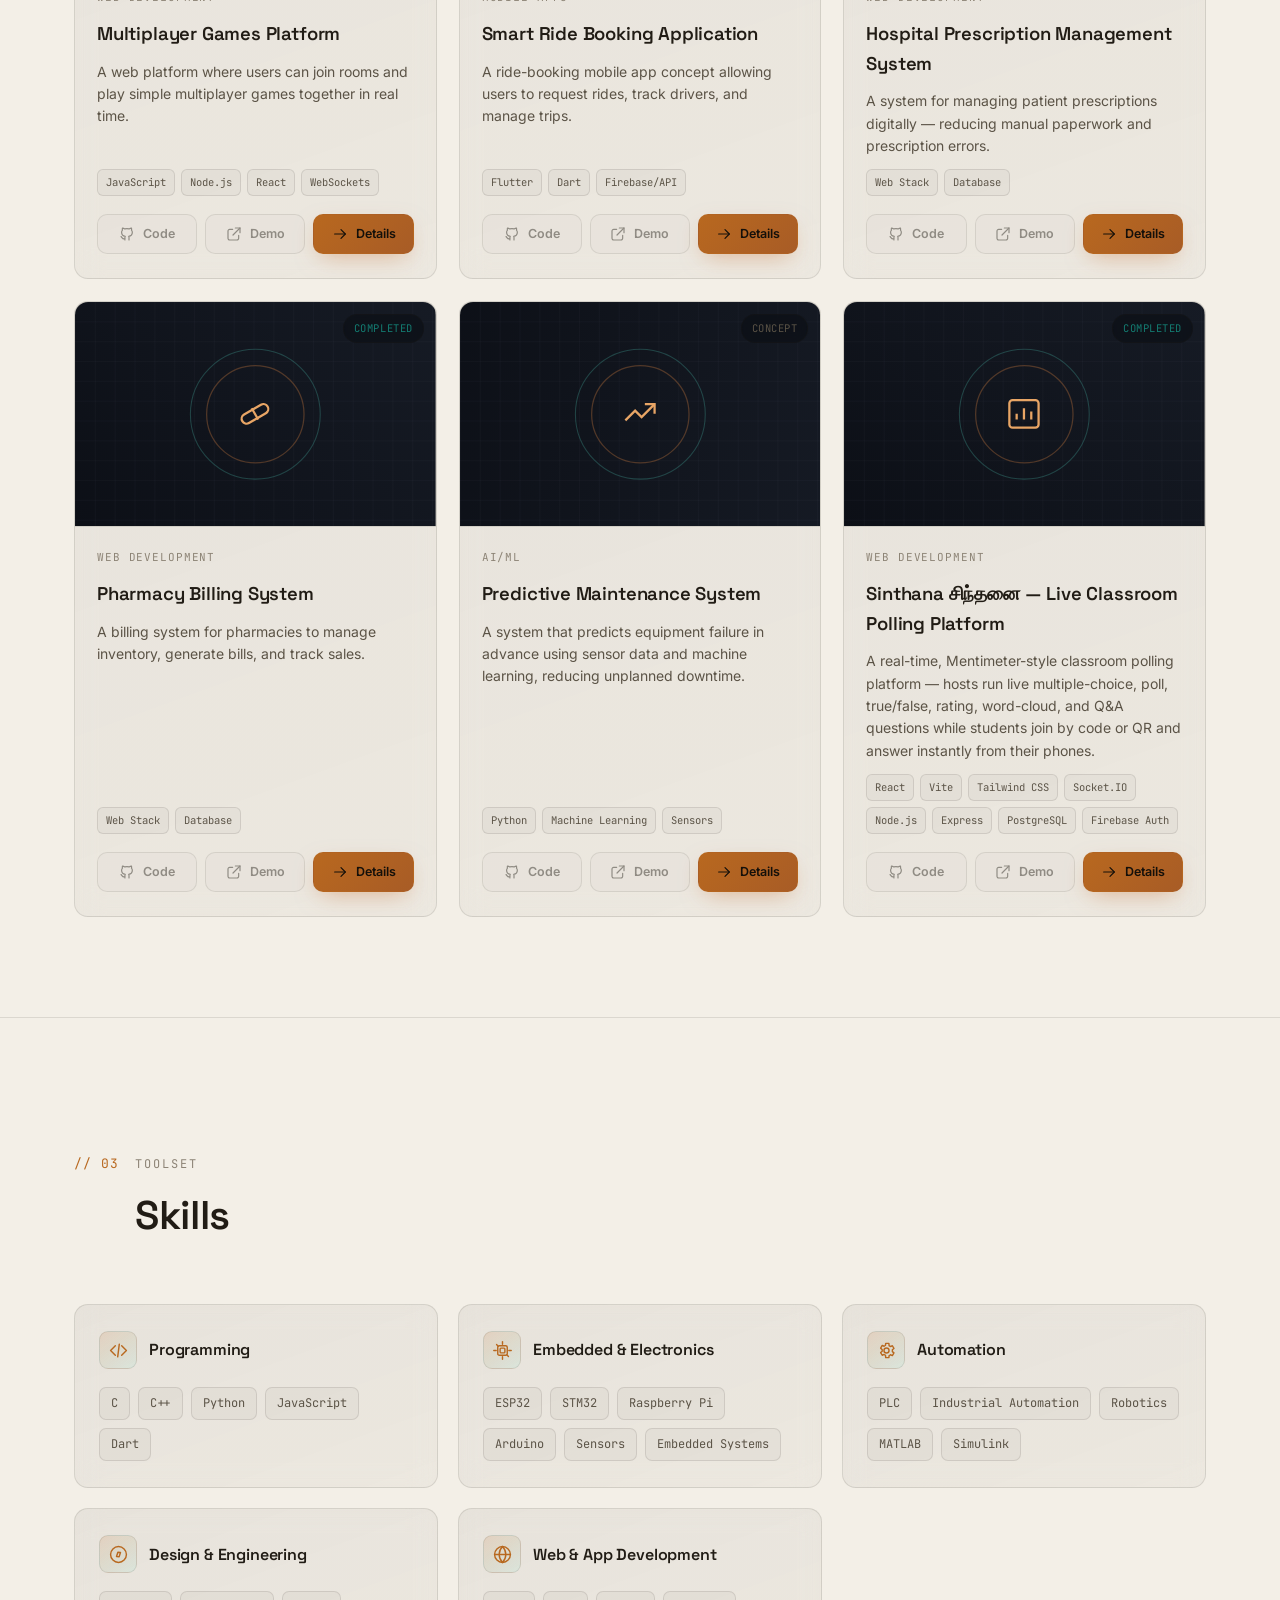
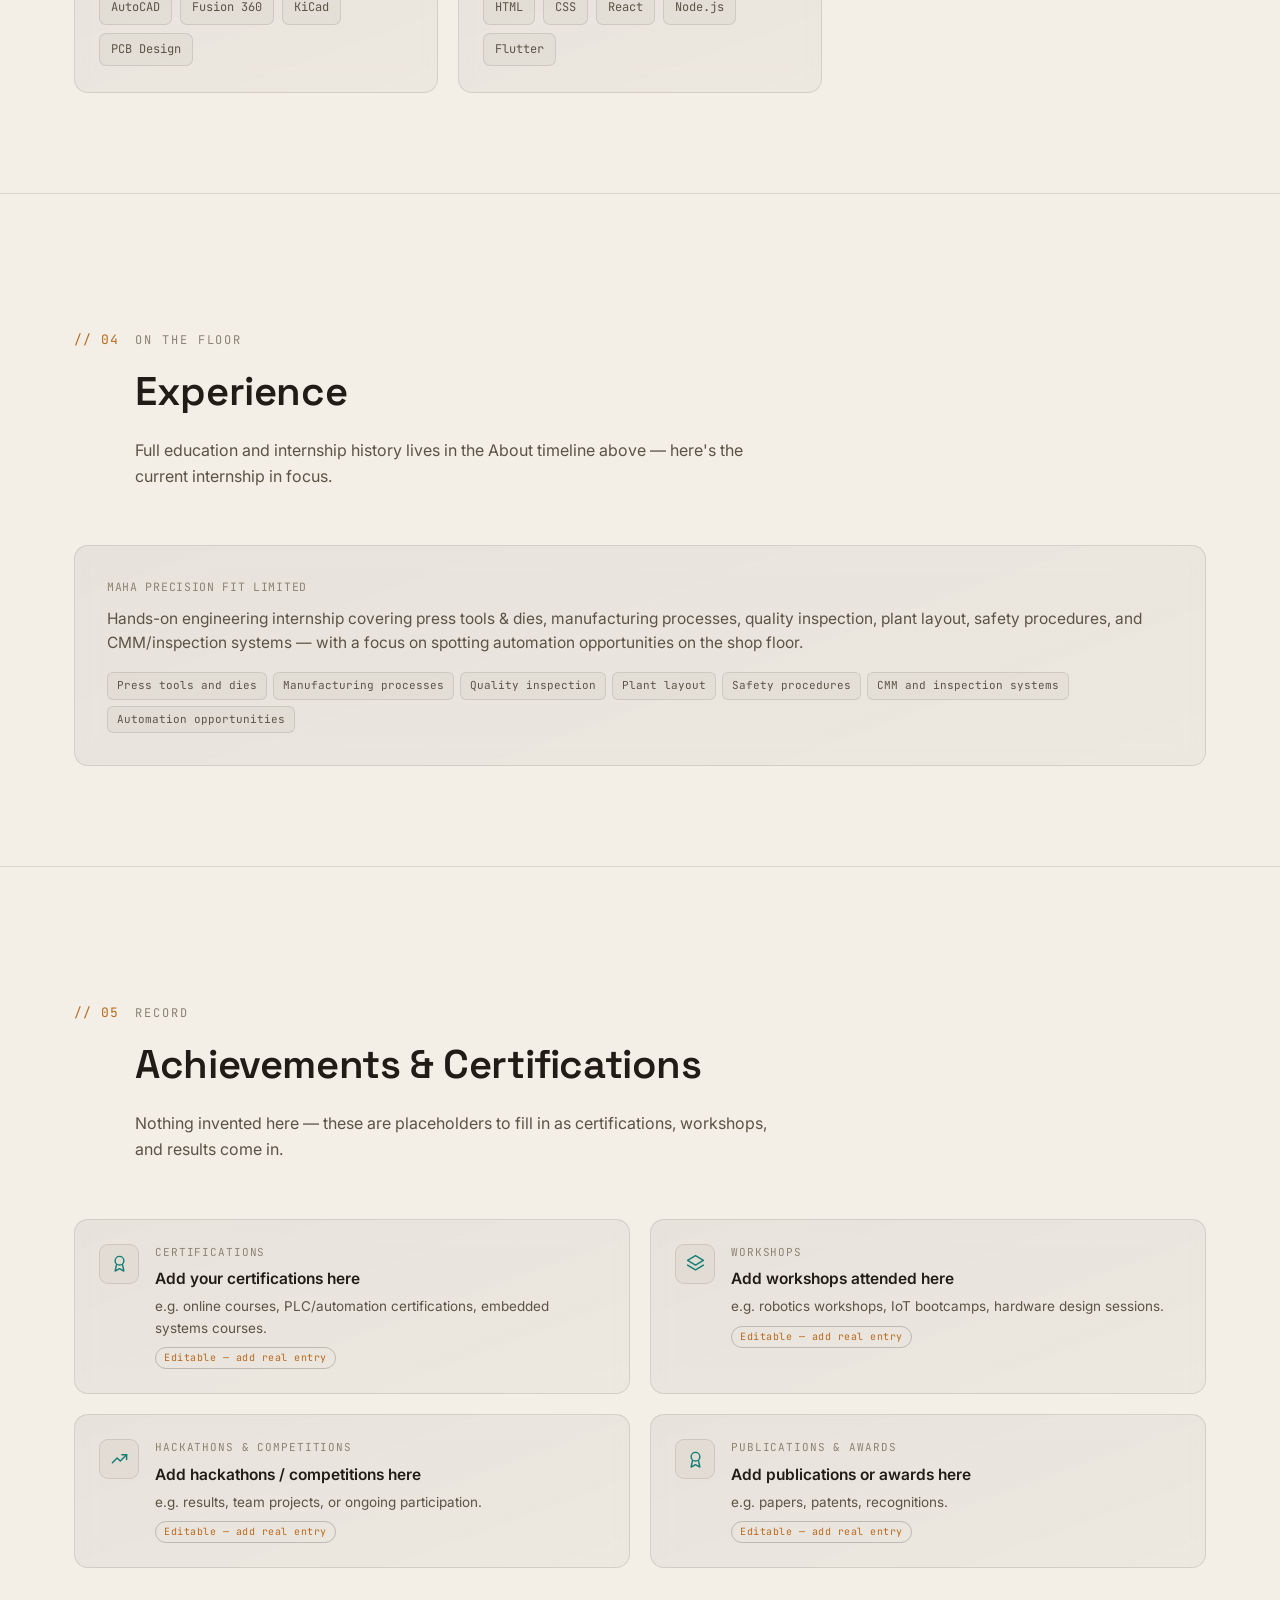
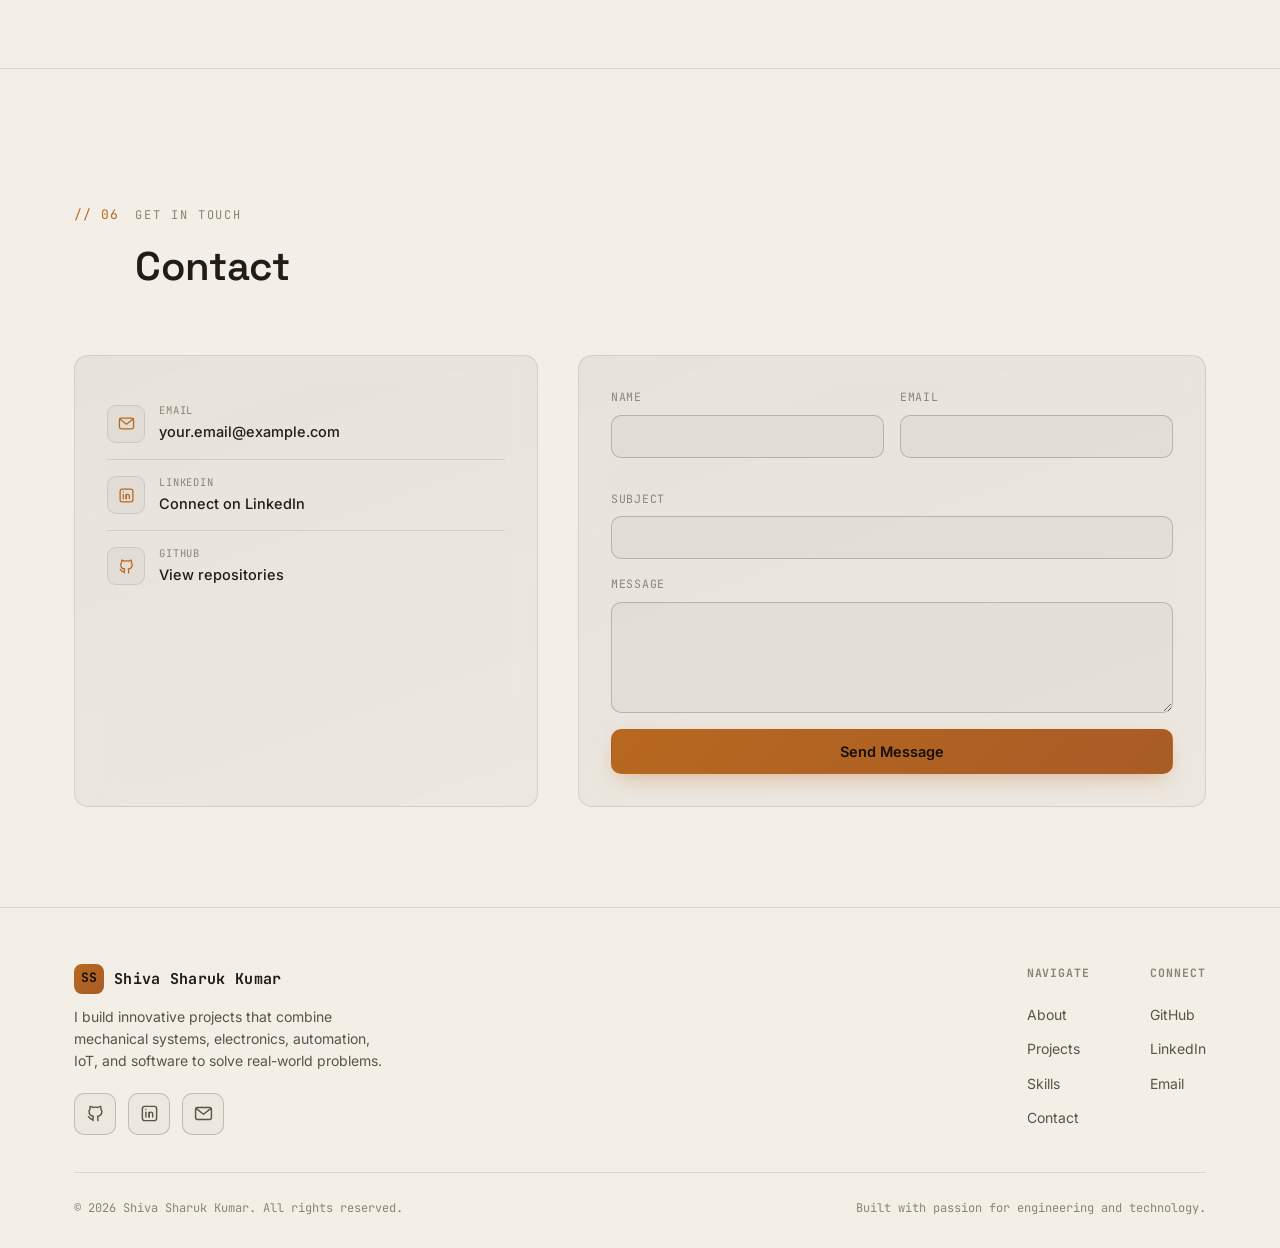
==== commit b9b16eef: "initial commit" ====
--- a/index.html
+++ b/index.html
@@ -20,6 +20,55 @@
 <link rel="stylesheet" href="css/style.css" />
 </head>
 <body>
+<div class="bg-decor" aria-hidden="true">
+  <svg viewBox="0 0 400 400" xmlns="http://www.w3.org/2000/svg">
+    <circle class="ring" cx="200" cy="200" r="190"/>
+    <circle class="ring accent-copper" cx="200" cy="200" r="150"/>
+    <circle class="ring" cx="200" cy="200" r="110"/>
+    <circle class="ring accent-cyan" cx="200" cy="200" r="70"/>
+    <circle class="ring" cx="200" cy="200" r="30"/>
+    <line class="crosshair" x1="200" y1="0" x2="200" y2="400"/>
+    <line class="crosshair" x1="0" y1="200" x2="400" y2="200"/>
+      <line class="tick" x1="378.0" y1="200.0" x2="390.0" y2="200.0"/>
+      <line class="tick" x1="375.3" y1="230.9" x2="387.1" y2="233.0"/>
+      <line class="tick" x1="367.3" y1="260.9" x2="378.5" y2="265.0"/>
+      <line class="tick" x1="354.2" y1="289.0" x2="364.5" y2="295.0"/>
+      <line class="tick" x1="336.4" y1="314.4" x2="345.5" y2="322.1"/>
+      <line class="tick" x1="314.4" y1="336.4" x2="322.1" y2="345.5"/>
+      <line class="tick" x1="289.0" y1="354.2" x2="295.0" y2="364.5"/>
+      <line class="tick" x1="260.9" y1="367.3" x2="265.0" y2="378.5"/>
+      <line class="tick" x1="230.9" y1="375.3" x2="233.0" y2="387.1"/>
+      <line class="tick" x1="200.0" y1="378.0" x2="200.0" y2="390.0"/>
+      <line class="tick" x1="169.1" y1="375.3" x2="167.0" y2="387.1"/>
+      <line class="tick" x1="139.1" y1="367.3" x2="135.0" y2="378.5"/>
+      <line class="tick" x1="111.0" y1="354.2" x2="105.0" y2="364.5"/>
+      <line class="tick" x1="85.6" y1="336.4" x2="77.9" y2="345.5"/>
+      <line class="tick" x1="63.6" y1="314.4" x2="54.5" y2="322.1"/>
+      <line class="tick" x1="45.8" y1="289.0" x2="35.5" y2="295.0"/>
+      <line class="tick" x1="32.7" y1="260.9" x2="21.5" y2="265.0"/>
+      <line class="tick" x1="24.7" y1="230.9" x2="12.9" y2="233.0"/>
+      <line class="tick" x1="22.0" y1="200.0" x2="10.0" y2="200.0"/>
+      <line class="tick" x1="24.7" y1="169.1" x2="12.9" y2="167.0"/>
+      <line class="tick" x1="32.7" y1="139.1" x2="21.5" y2="135.0"/>
+      <line class="tick" x1="45.8" y1="111.0" x2="35.5" y2="105.0"/>
+      <line class="tick" x1="63.6" y1="85.6" x2="54.5" y2="77.9"/>
+      <line class="tick" x1="85.6" y1="63.6" x2="77.9" y2="54.5"/>
+      <line class="tick" x1="111.0" y1="45.8" x2="105.0" y2="35.5"/>
+      <line class="tick" x1="139.1" y1="32.7" x2="135.0" y2="21.5"/>
+      <line class="tick" x1="169.1" y1="24.7" x2="167.0" y2="12.9"/>
+      <line class="tick" x1="200.0" y1="22.0" x2="200.0" y2="10.0"/>
+      <line class="tick" x1="230.9" y1="24.7" x2="233.0" y2="12.9"/>
+      <line class="tick" x1="260.9" y1="32.7" x2="265.0" y2="21.5"/>
+      <line class="tick" x1="289.0" y1="45.8" x2="295.0" y2="35.5"/>
+      <line class="tick" x1="314.4" y1="63.6" x2="322.1" y2="54.5"/>
+      <line class="tick" x1="336.4" y1="85.6" x2="345.5" y2="77.9"/>
+      <line class="tick" x1="354.2" y1="111.0" x2="364.5" y2="105.0"/>
+      <line class="tick" x1="367.3" y1="139.1" x2="378.5" y2="135.0"/>
+      <line class="tick" x1="375.3" y1="169.1" x2="387.1" y2="167.0"/>
+  </svg>
+</div>
+<div class="grain" aria-hidden="true"></div>
+
 <a href="#main" class="skip-link">Skip to content</a>
 
 <!-- ============ NAVBAR ============ -->
--- a/css/style.css
+++ b/css/style.css
@@ -26,7 +26,13 @@
   --cyan-dim: #3ba597;
   --danger: #e8636b;
 
-  --grid-line: rgba(233, 238, 246, 0.045);
+  --grid-line: rgba(233, 238, 246, 0.05);
+  --grid-line-strong: rgba(233, 238, 246, 0.09);
+  --wash-a: rgba(200, 121, 62, 0.13);
+  --wash-b: rgba(94, 234, 212, 0.09);
+  --decor-opacity: 0.5;
+  --noise-opacity: 0.05;
+  --noise-blend: overlay;
 
   --font-display: 'Space Grotesk', sans-serif;
   --font-body: 'Inter', sans-serif;
@@ -43,17 +49,31 @@
 }
 
 html[data-theme="light"] {
-  --bg: #f4f2ee;
-  --bg-raised: #ffffff;
-  --panel: rgba(20, 22, 28, 0.035);
-  --panel-strong: rgba(20, 22, 28, 0.06);
-  --border: rgba(20, 22, 28, 0.10);
-  --border-strong: rgba(20, 22, 28, 0.20);
-  --text: #14161c;
-  --text-dim: #52586a;
-  --text-faint: #8b91a0;
-  --grid-line: rgba(20, 22, 28, 0.06);
-  --shadow-soft: 0 20px 60px -25px rgba(20,22,28,0.25);
+  --bg: #f3efe7;
+  --bg-raised: #fffdf9;
+  --panel: rgba(35, 28, 18, 0.03);
+  --panel-strong: rgba(35, 28, 18, 0.055);
+  --border: rgba(35, 28, 18, 0.11);
+  --border-strong: rgba(35, 28, 18, 0.22);
+  --text: #211c15;
+  --text-dim: #5b5346;
+  --text-faint: #8c8375;
+
+  --copper: #a85c26;
+  --copper-bright: #b8681f;
+  --cyan: #147d72;
+  --cyan-dim: #0f6259;
+  --danger: #c53c46;
+
+  --grid-line: rgba(35, 28, 18, 0.07);
+  --grid-line-strong: rgba(35, 28, 18, 0.12);
+  --wash-a: rgba(184, 104, 31, 0.10);
+  --wash-b: rgba(20, 125, 114, 0.08);
+  --decor-opacity: 0.35;
+  --noise-opacity: 0.035;
+  --noise-blend: multiply;
+
+  --shadow-soft: 0 20px 50px -25px rgba(60, 45, 25, 0.28);
 }
 
 @media (prefers-reduced-motion: reduce) {
@@ -75,26 +95,71 @@
   overflow-x: hidden;
 }
 
-/* Blueprint grid background, fixed behind everything */
+/* Layer 1: blueprint grid, fixed behind everything */
 body::before {
   content: "";
   position: fixed;
   inset: 0;
-  z-index: -2;
+  z-index: -4;
   background-image:
     linear-gradient(var(--grid-line) 1px, transparent 1px),
-    linear-gradient(90deg, var(--grid-line) 1px, transparent 1px);
-  background-size: 42px 42px;
+    linear-gradient(90deg, var(--grid-line) 1px, transparent 1px),
+    linear-gradient(var(--grid-line-strong) 1px, transparent 1px),
+    linear-gradient(90deg, var(--grid-line-strong) 1px, transparent 1px);
+  background-size: 42px 42px, 42px 42px, 210px 210px, 210px 210px;
+  background-position: -1px -1px, -1px -1px, -1px -1px, -1px -1px;
+  transition: background .3s var(--ease);
   pointer-events: none;
 }
+
+/* Layer 2: soft color wash mesh — distinct per theme via --wash-a/--wash-b */
 body::after {
   content: "";
   position: fixed;
   inset: 0;
+  z-index: -3;
+  background:
+    radial-gradient(ellipse 900px 560px at 12% -8%, var(--wash-a), transparent 62%),
+    radial-gradient(ellipse 760px 560px at 104% 12%, var(--wash-b), transparent 60%),
+    radial-gradient(ellipse 700px 500px at 50% 118%, var(--wash-a), transparent 65%);
+  transition: background .3s var(--ease);
+  pointer-events: none;
+}
+
+/* Layer 3: large fixed schematic compass/rings — the site's signature backdrop motif */
+.bg-decor {
+  position: fixed;
+  inset: 0;
+  z-index: -2;
+  overflow: hidden;
+  pointer-events: none;
+  opacity: var(--decor-opacity);
+  transition: opacity .3s var(--ease);
+}
+.bg-decor svg {
+  position: absolute;
+  top: 50%;
+  right: -12vw;
+  transform: translateY(-50%);
+  width: min(80vw, 900px);
+  height: min(80vw, 900px);
+}
+.bg-decor .ring { fill: none; stroke: var(--border-strong); stroke-width: 1; }
+.bg-decor .ring.accent-copper { stroke: var(--copper); opacity: .55; }
+.bg-decor .ring.accent-cyan { stroke: var(--cyan); opacity: .4; }
+.bg-decor .tick { stroke: var(--border-strong); stroke-width: 1; }
+.bg-decor .crosshair { stroke: var(--border-strong); stroke-width: 1; }
+
+/* Layer 4: subtle grain for a tactile, non-flat surface (kept very low opacity) */
+body .grain {
+  position: fixed;
+  inset: 0;
   z-index: -1;
-  background: radial-gradient(ellipse 900px 500px at 15% -10%, rgba(200,121,62,0.10), transparent 60%),
-              radial-gradient(ellipse 700px 500px at 100% 10%, rgba(94,234,212,0.07), transparent 60%);
   pointer-events: none;
+  opacity: var(--noise-opacity);
+  mix-blend-mode: var(--noise-blend);
+  background-image: url("data:image/svg+xml;utf8,<svg xmlns='http://www.w3.org/2000/svg' width='140' height='140'><filter id='n'><feTurbulence type='fractalNoise' baseFrequency='0.9' numOctaves='2' stitchTiles='stitch'/></filter><rect width='100%25' height='100%25' filter='url(%23n)'/></svg>");
+  background-size: 140px 140px;
 }
 
 img { max-width: 100%; display: block; }
@@ -1104,6 +1169,8 @@
   .form-row { grid-template-columns: 1fr; }
   .section-head { flex-direction: column; gap: 6px; }
   .footer-top { flex-direction: column; }
+  .bg-decor { opacity: calc(var(--decor-opacity) * 0.6); }
+  .bg-decor svg { right: -30vw; width: 110vw; height: 110vw; }
 }
 
 @media (max-width: 480px) {
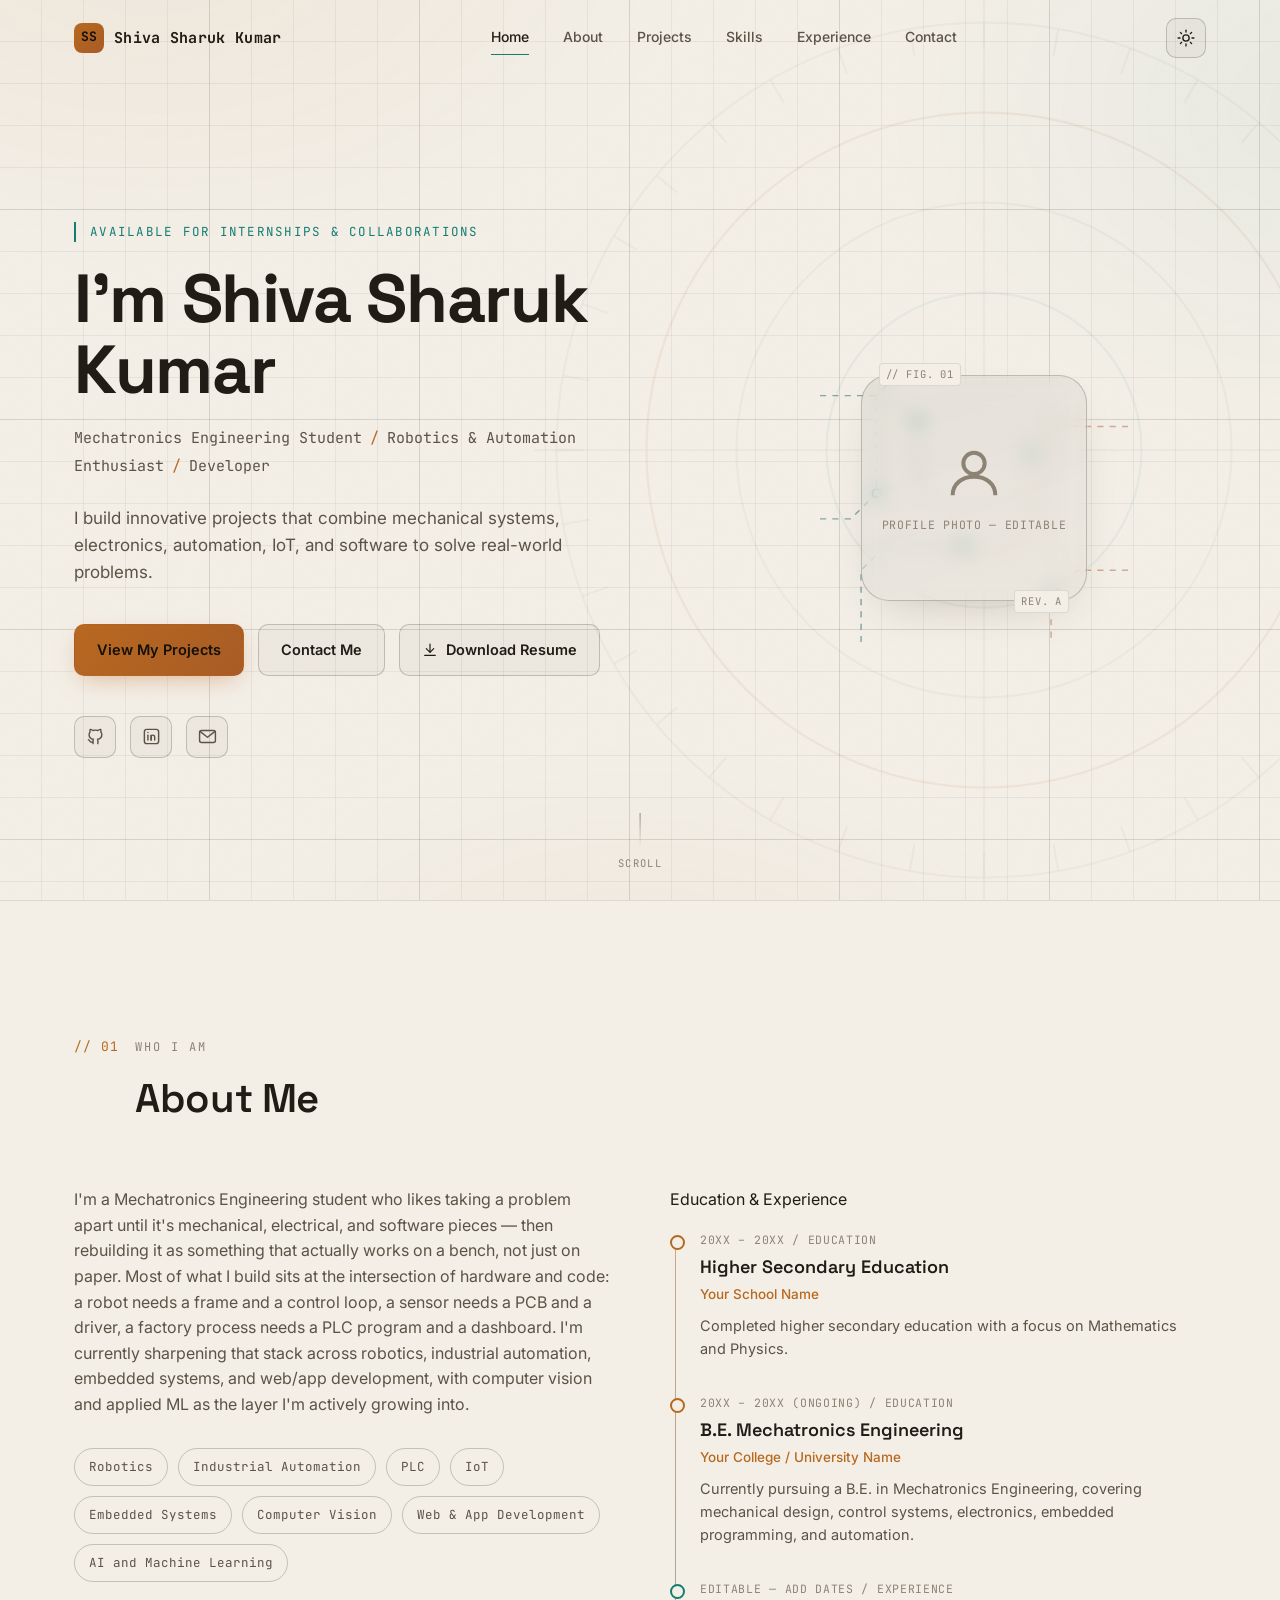
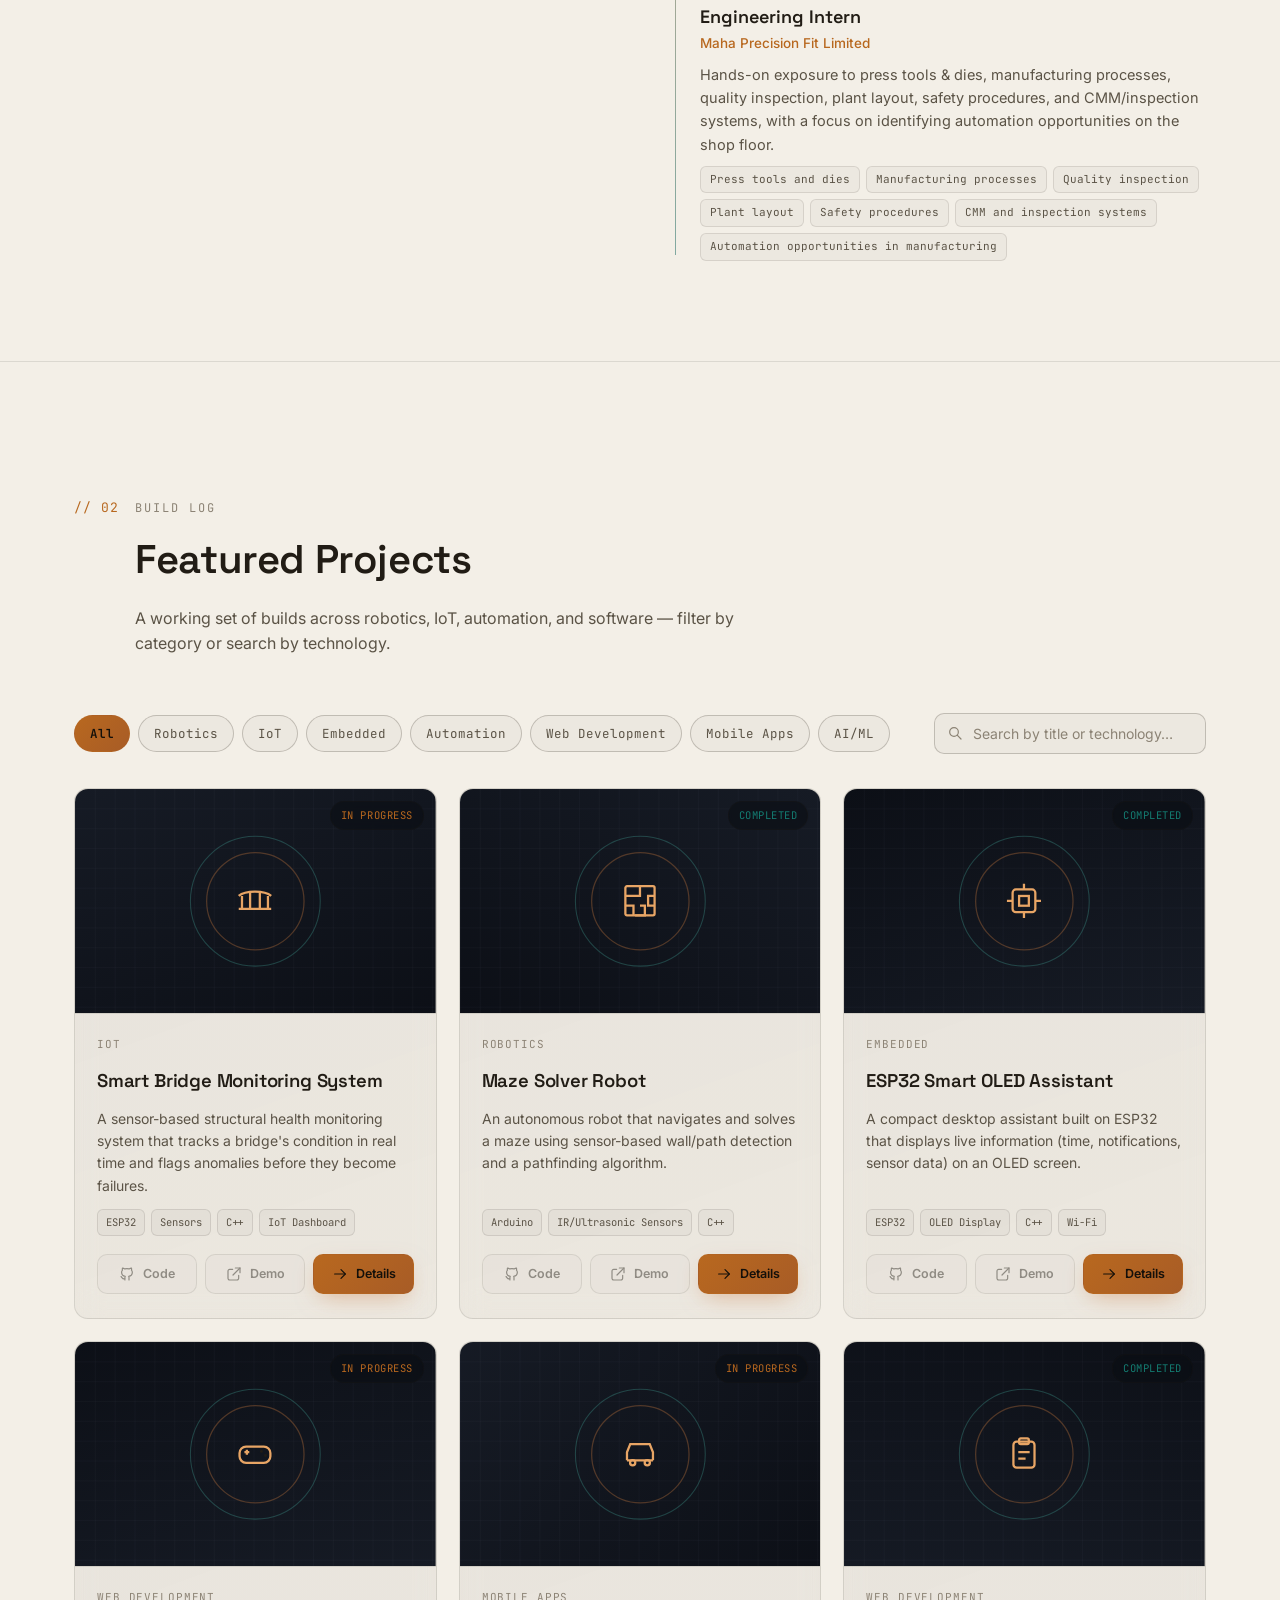
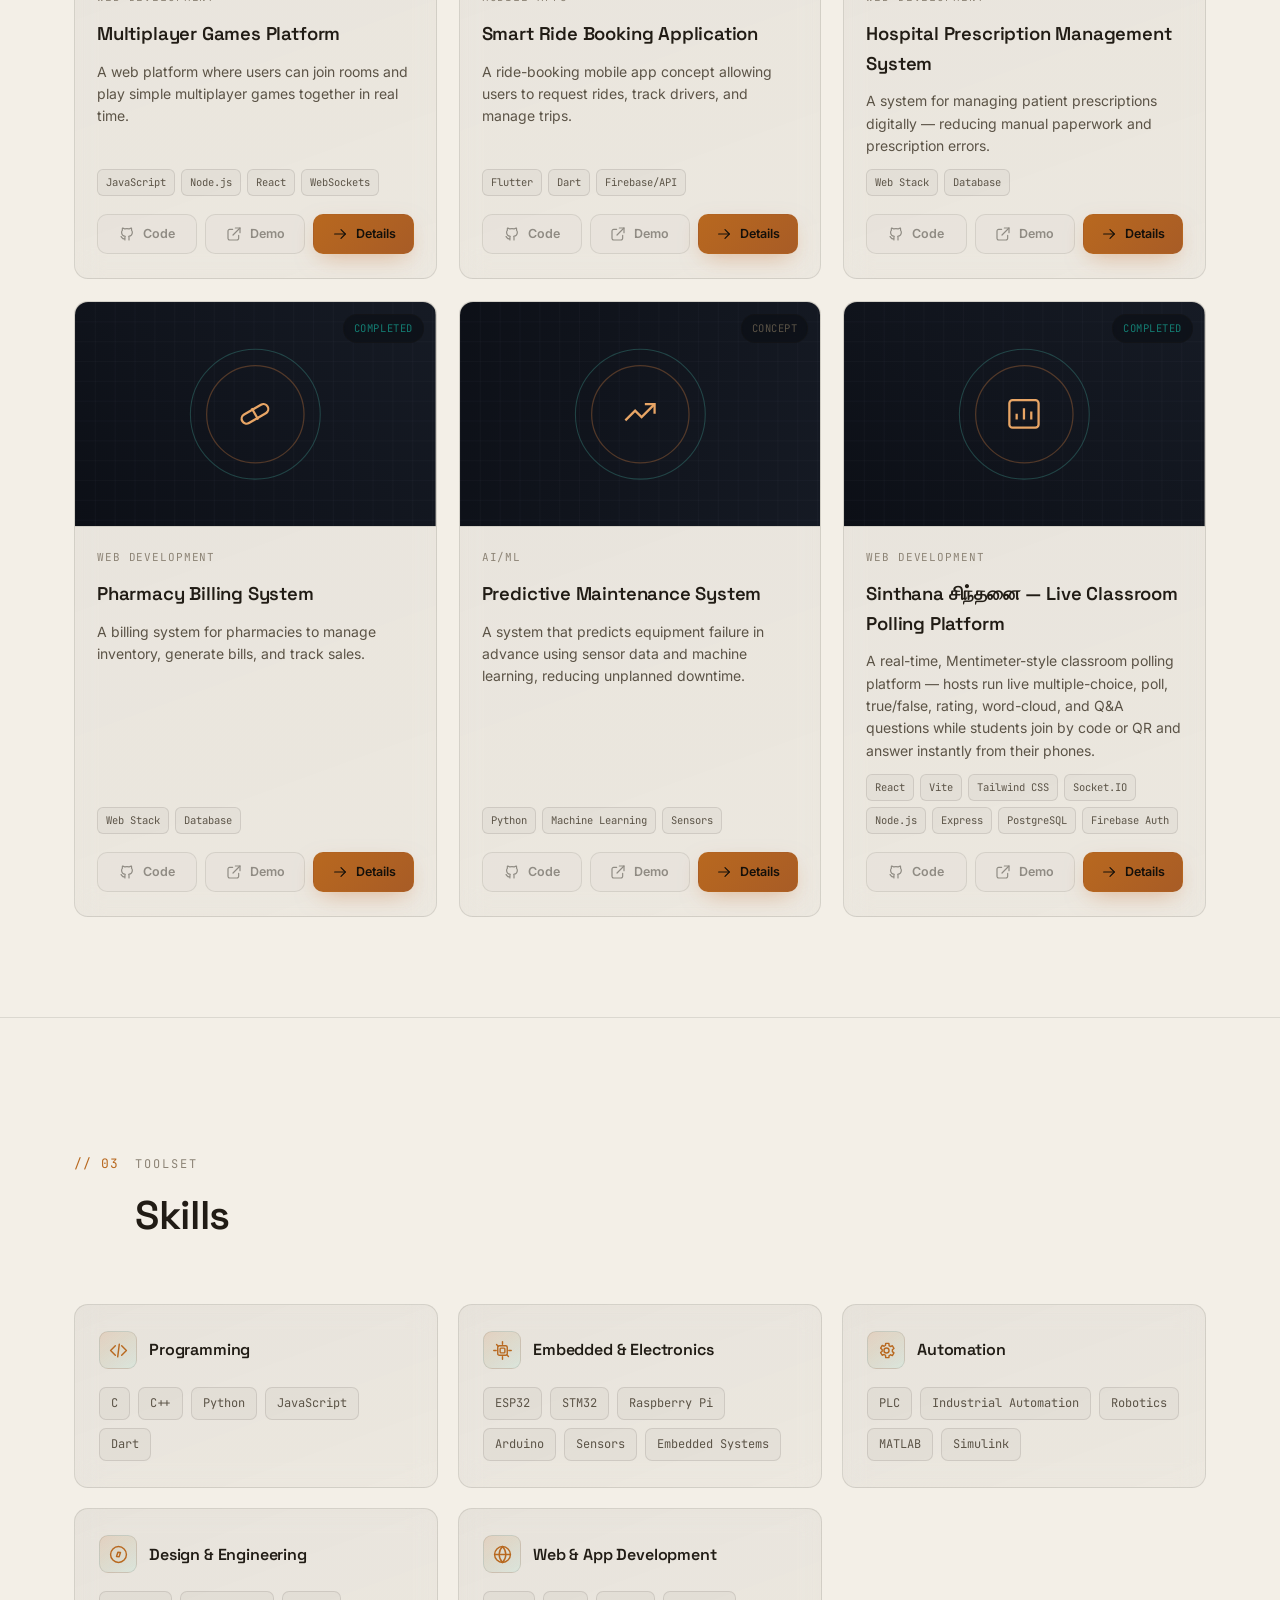
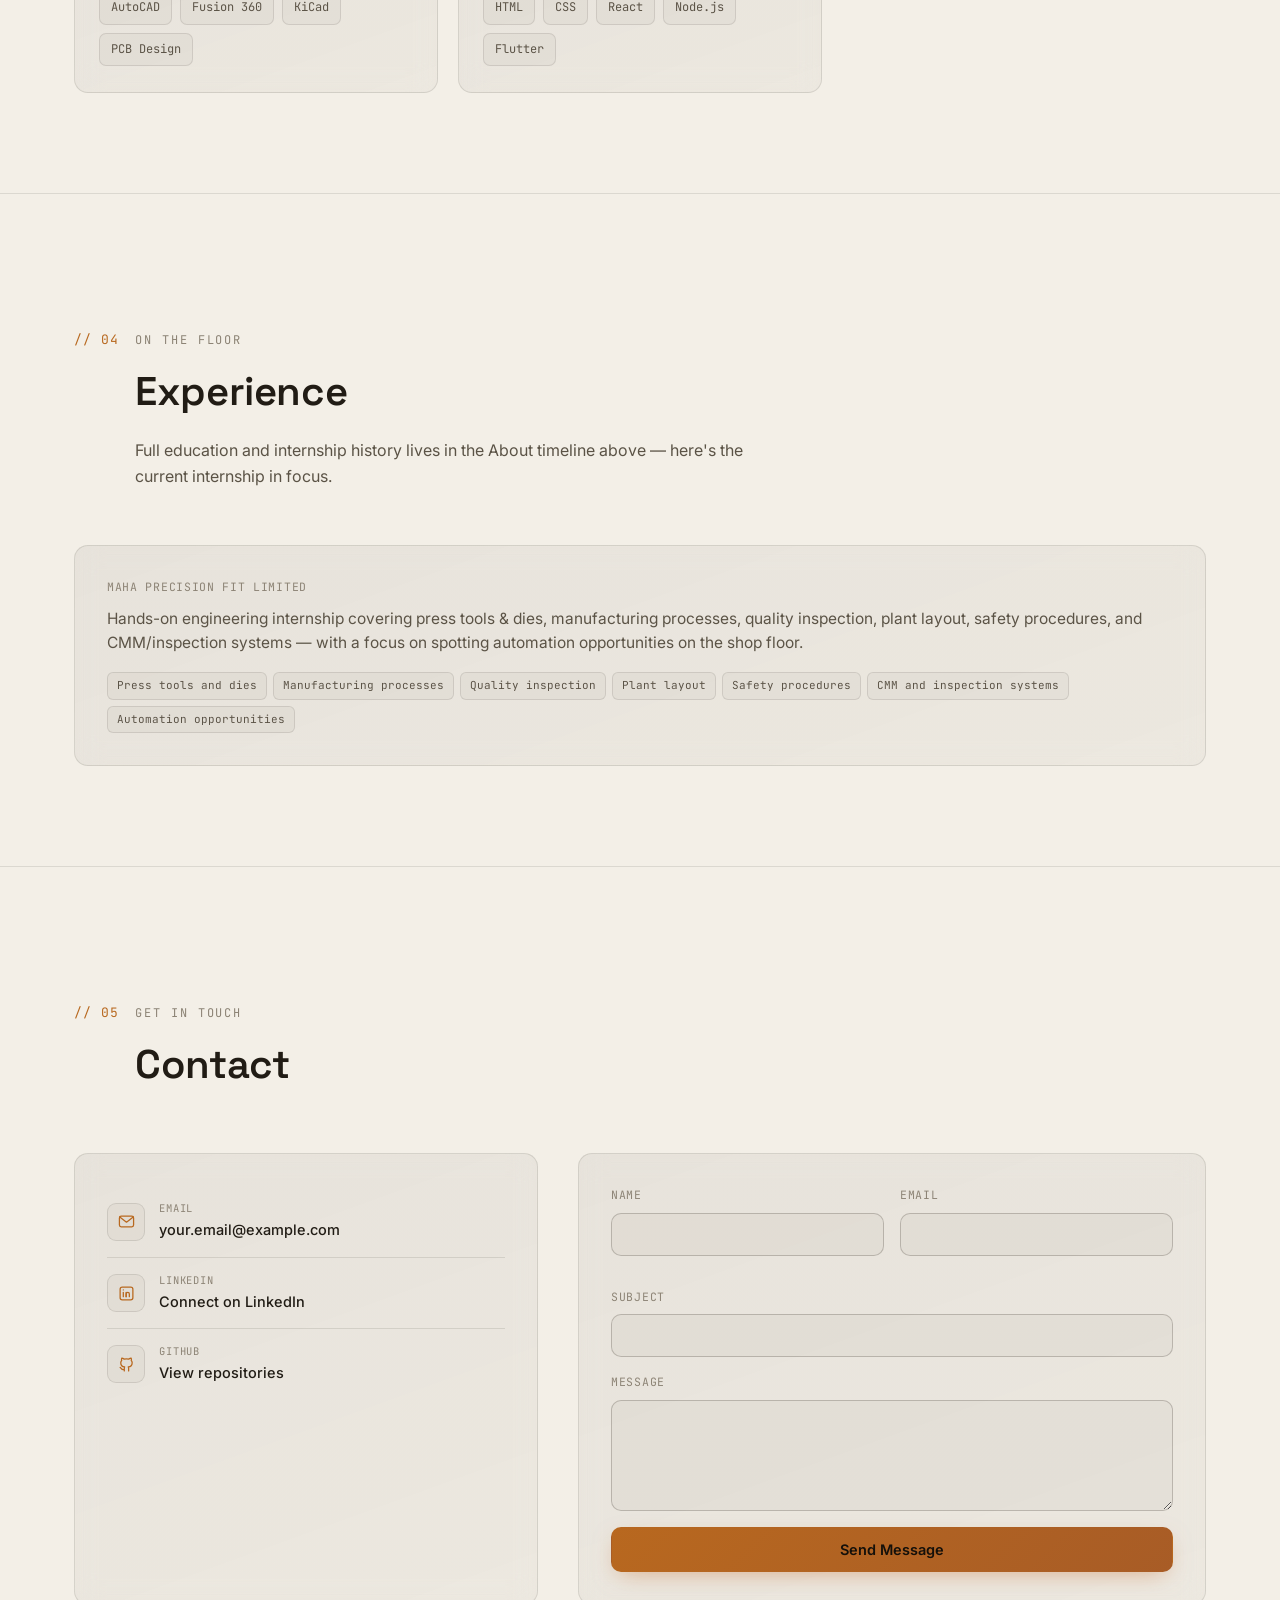
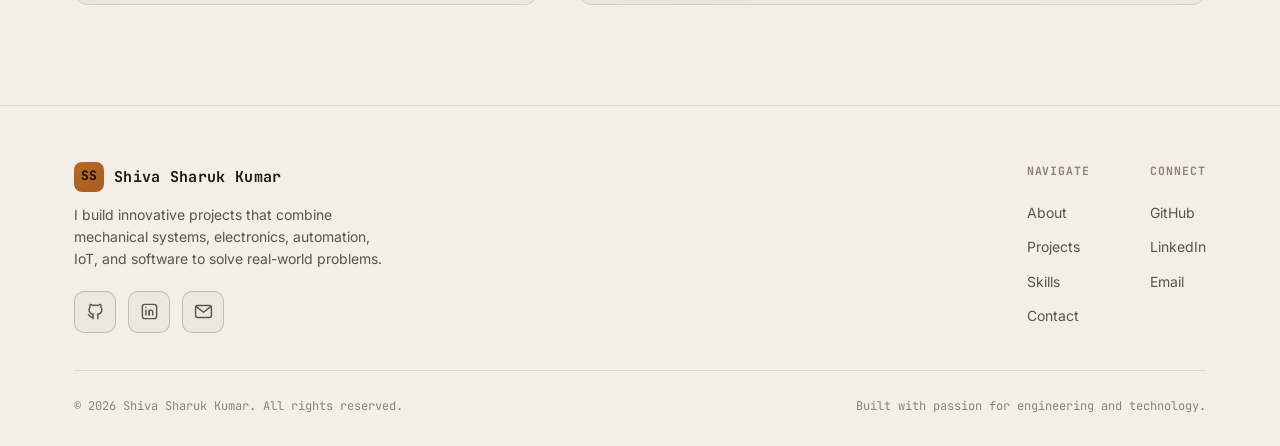
==== commit 409cb445: "initial commit" ====
--- a/index.html
+++ b/index.html
@@ -84,7 +84,6 @@
       <a href="#projects">Projects</a>
       <a href="#skills">Skills</a>
       <a href="#experience">Experience</a>
-      <a href="#achievements">Achievements</a>
       <a href="#contact">Contact</a>
     </nav>
     <div class="nav-actions">
@@ -104,7 +103,6 @@
   <a href="#projects">Projects</a>
   <a href="#skills">Skills</a>
   <a href="#experience">Experience</a>
-  <a href="#achievements">Achievements</a>
   <a href="#contact">Contact</a>
 </div>
 
@@ -135,7 +133,7 @@
       <div class="hero-visual">
         <div id="heroTraces"></div>
         <span class="corner-tag tl">// FIG. 01</span>
-        <div class="portrait-frame">
+        <div class="portrait-frame" id="portraitFrame">
           <div class="portrait-placeholder">
             <svg viewBox="0 0 24 24" fill="none" stroke="currentColor" stroke-width="1.5"><circle cx="12" cy="8" r="4"/><path d="M4 20c0-4.4 3.6-7 8-7s8 2.6 8 7"/></svg>
             <span>PROFILE PHOTO — EDITABLE</span>
@@ -243,26 +241,11 @@
     </div>
   </section>
 
-  <!-- ============ ACHIEVEMENTS ============ -->
-  <section class="section" id="achievements">
-    <div class="container">
-      <div class="section-head reveal">
-        <span class="section-num mono">// 05</span>
-        <div class="section-titles">
-          <span class="section-kicker">Record</span>
-          <h2>Achievements &amp; Certifications</h2>
-          <p class="section-lede">Nothing invented here — these are placeholders to fill in as certifications, workshops, and results come in.</p>
-        </div>
-      </div>
-      <div class="achievements-grid" id="achievementsGrid"></div>
-    </div>
-  </section>
-
   <!-- ============ CONTACT ============ -->
   <section class="section" id="contact">
     <div class="container">
       <div class="section-head reveal">
-        <span class="section-num mono">// 06</span>
+        <span class="section-num mono">// 05</span>
         <div class="section-titles">
           <span class="section-kicker">Get In Touch</span>
           <h2>Contact</h2>
--- a/css/style.css
+++ b/css/style.css
@@ -26,12 +26,12 @@
   --cyan-dim: #3ba597;
   --danger: #e8636b;
 
-  --grid-line: rgba(233, 238, 246, 0.05);
-  --grid-line-strong: rgba(233, 238, 246, 0.09);
-  --wash-a: rgba(200, 121, 62, 0.13);
-  --wash-b: rgba(94, 234, 212, 0.09);
-  --decor-opacity: 0.5;
-  --noise-opacity: 0.05;
+  --grid-line: rgba(233, 238, 246, 0.04);
+  --grid-line-strong: rgba(233, 238, 246, 0.07);
+  --wash-a: rgba(200, 121, 62, 0.07);
+  --wash-b: rgba(94, 234, 212, 0.05);
+  --decor-opacity: 0.22;
+  --noise-opacity: 0.025;
   --noise-blend: overlay;
 
   --font-display: 'Space Grotesk', sans-serif;
@@ -65,12 +65,12 @@
   --cyan-dim: #0f6259;
   --danger: #c53c46;
 
-  --grid-line: rgba(35, 28, 18, 0.07);
-  --grid-line-strong: rgba(35, 28, 18, 0.12);
-  --wash-a: rgba(184, 104, 31, 0.10);
-  --wash-b: rgba(20, 125, 114, 0.08);
-  --decor-opacity: 0.35;
-  --noise-opacity: 0.035;
+  --grid-line: rgba(35, 28, 18, 0.055);
+  --grid-line-strong: rgba(35, 28, 18, 0.09);
+  --wash-a: rgba(184, 104, 31, 0.055);
+  --wash-b: rgba(20, 125, 114, 0.045);
+  --decor-opacity: 0.14;
+  --noise-opacity: 0.018;
   --noise-blend: multiply;
 
   --shadow-soft: 0 20px 50px -25px rgba(60, 45, 25, 0.28);
@@ -189,6 +189,7 @@
   position: relative;
   padding: 130px 0 100px;
   border-top: 1px solid var(--border);
+  background: color-mix(in srgb, var(--bg) 93%, transparent);
 }
 .section:first-of-type { border-top: none; }
 
@@ -558,6 +559,7 @@
 }
 .portrait-placeholder svg { width: 64px; height: 64px; color: var(--text-faint); }
 .portrait-placeholder span { font-family: var(--font-mono); font-size: 11.5px; letter-spacing: 0.06em; }
+.portrait-frame img { width: 100%; height: 100%; object-fit: cover; display: block; }
 
 .corner-tag {
   position: absolute;
@@ -785,7 +787,8 @@
   overflow: hidden;
   border-bottom: 1px solid var(--border);
 }
-.project-thumb svg { width: 100%; height: 100%; }
+.project-thumb svg,
+.project-thumb img { width: 100%; height: 100%; object-fit: cover; display: block; }
 
 .project-status {
   position: absolute;
@@ -894,7 +897,21 @@
   border: 1px solid var(--border);
   margin-bottom: 34px;
 }
-.detail-hero-thumb svg { width: 100%; height: 100%; }
+.detail-hero-thumb svg,
+.detail-hero-thumb img { width: 100%; height: 100%; object-fit: cover; display: block; }
+
+.gallery-grid {
+  display: grid;
+  grid-template-columns: repeat(auto-fill, minmax(220px, 1fr));
+  gap: 12px;
+}
+.gallery-img {
+  width: 100%;
+  aspect-ratio: 4/3;
+  object-fit: cover;
+  border-radius: var(--radius-sm);
+  border: 1px solid var(--border);
+}
 
 .detail-eyebrow {
   font-family: var(--font-mono);
@@ -958,52 +975,6 @@
   gap: 10px;
 }
 .video-placeholder svg { width: 34px; height: 34px; margin: 0 auto 10px; }
-
-/* ==========================================================================
-   ACHIEVEMENTS
-   ========================================================================== */
-.achievements-grid {
-  display: grid;
-  grid-template-columns: repeat(2, 1fr);
-  gap: 20px;
-}
-.achievement-card {
-  padding: 24px;
-  display: flex;
-  gap: 16px;
-  align-items: flex-start;
-}
-.achievement-icon {
-  width: 40px; height: 40px;
-  border-radius: 9px;
-  background: var(--panel);
-  border: 1px solid var(--border);
-  display: grid; place-items: center;
-  color: var(--cyan);
-  flex-shrink: 0;
-}
-.achievement-icon svg { width: 19px; height: 19px; }
-.achievement-category {
-  font-family: var(--font-mono);
-  font-size: 11px;
-  text-transform: uppercase;
-  letter-spacing: 0.08em;
-  color: var(--text-faint);
-  margin-bottom: 6px;
-}
-.achievement-title { font-size: 15.5px; font-weight: 600; margin-bottom: 4px; }
-.achievement-detail { font-size: 13.5px; color: var(--text-dim); }
-.placeholder-badge {
-  display: inline-block;
-  margin-top: 8px;
-  font-family: var(--font-mono);
-  font-size: 10px;
-  color: var(--copper-bright);
-  border: 1px solid var(--border-strong);
-  padding: 2px 8px;
-  border-radius: 999px;
-  letter-spacing: 0.05em;
-}
 
 /* ==========================================================================
    CONTACT
@@ -1063,6 +1034,7 @@
 .footer {
   border-top: 1px solid var(--border);
   padding: 56px 0 30px;
+  background: color-mix(in srgb, var(--bg) 93%, transparent);
 }
 .footer-top {
   display: flex;
@@ -1157,7 +1129,6 @@
   .skills-grid { grid-template-columns: repeat(2, 1fr); }
   .projects-grid { grid-template-columns: repeat(2, 1fr); }
   .contact-grid { grid-template-columns: 1fr; }
-  .achievements-grid { grid-template-columns: 1fr; }
 }
 
 @media (max-width: 720px) {
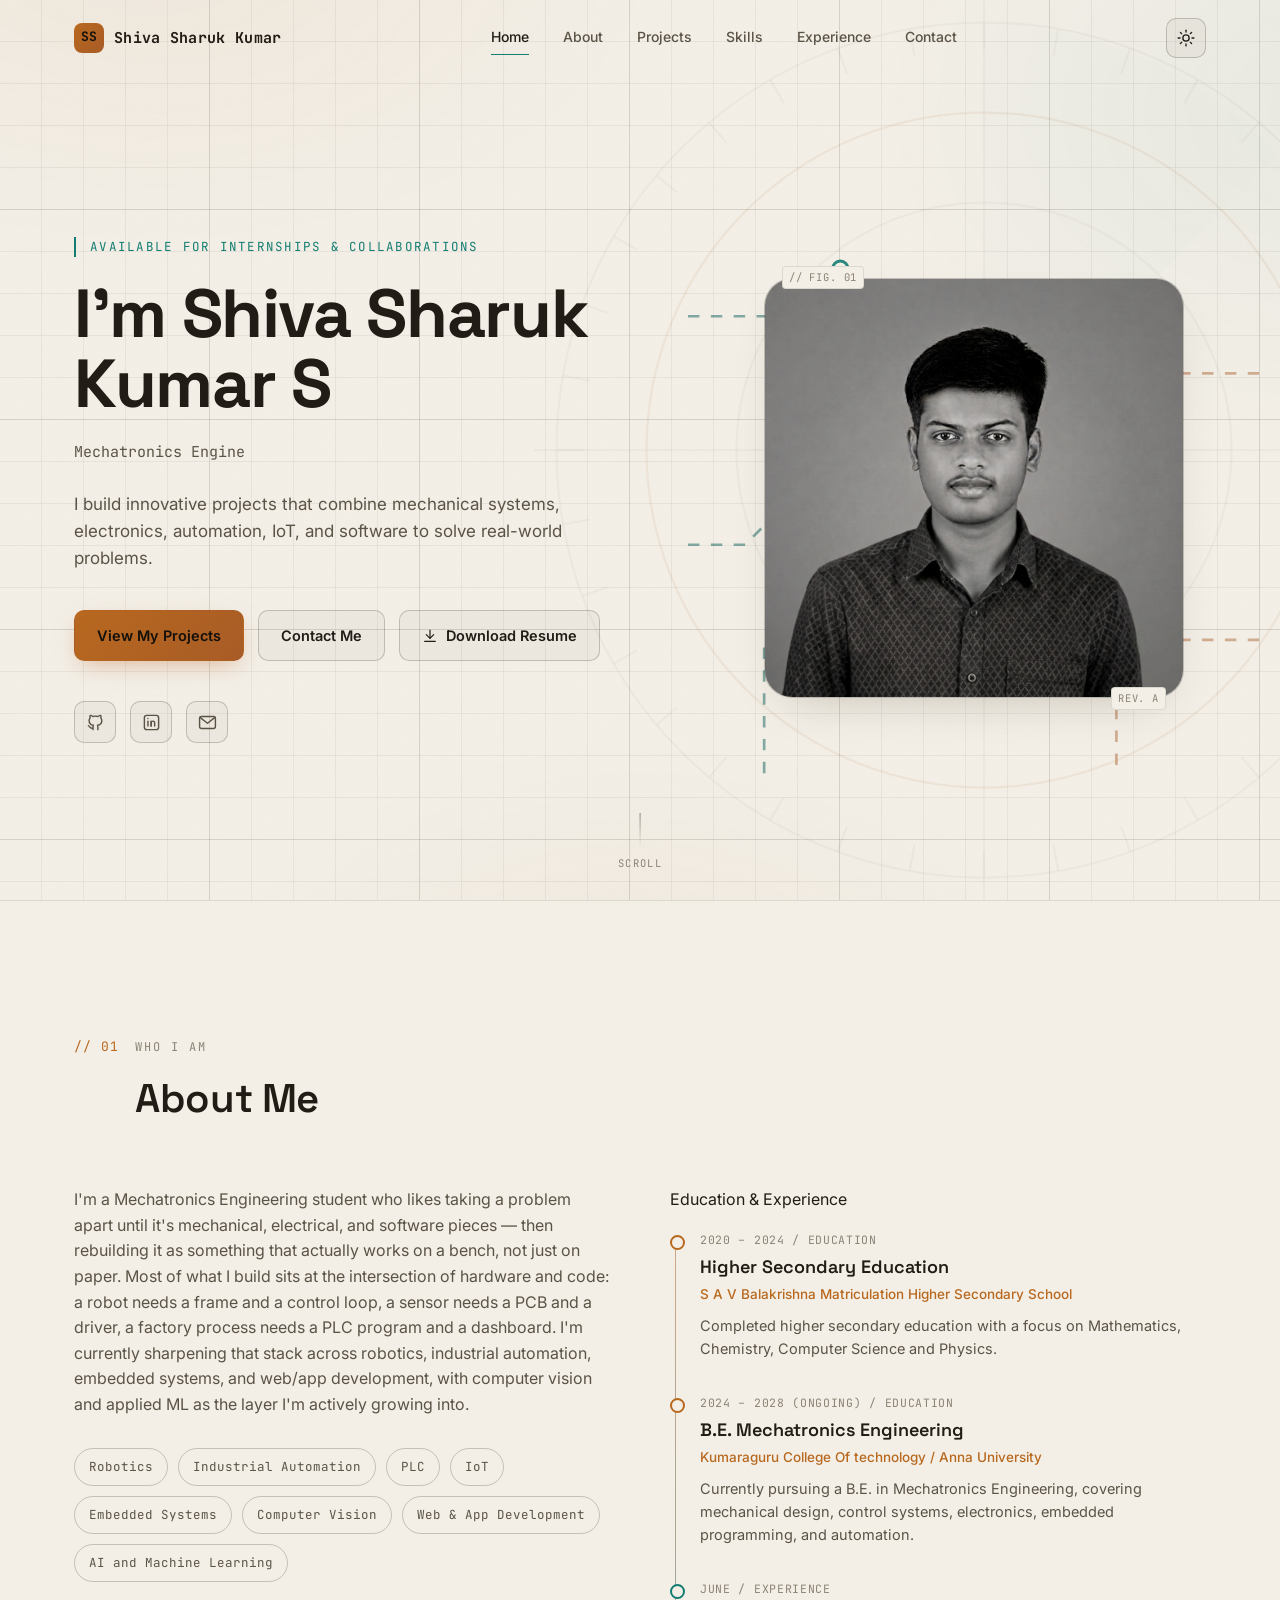
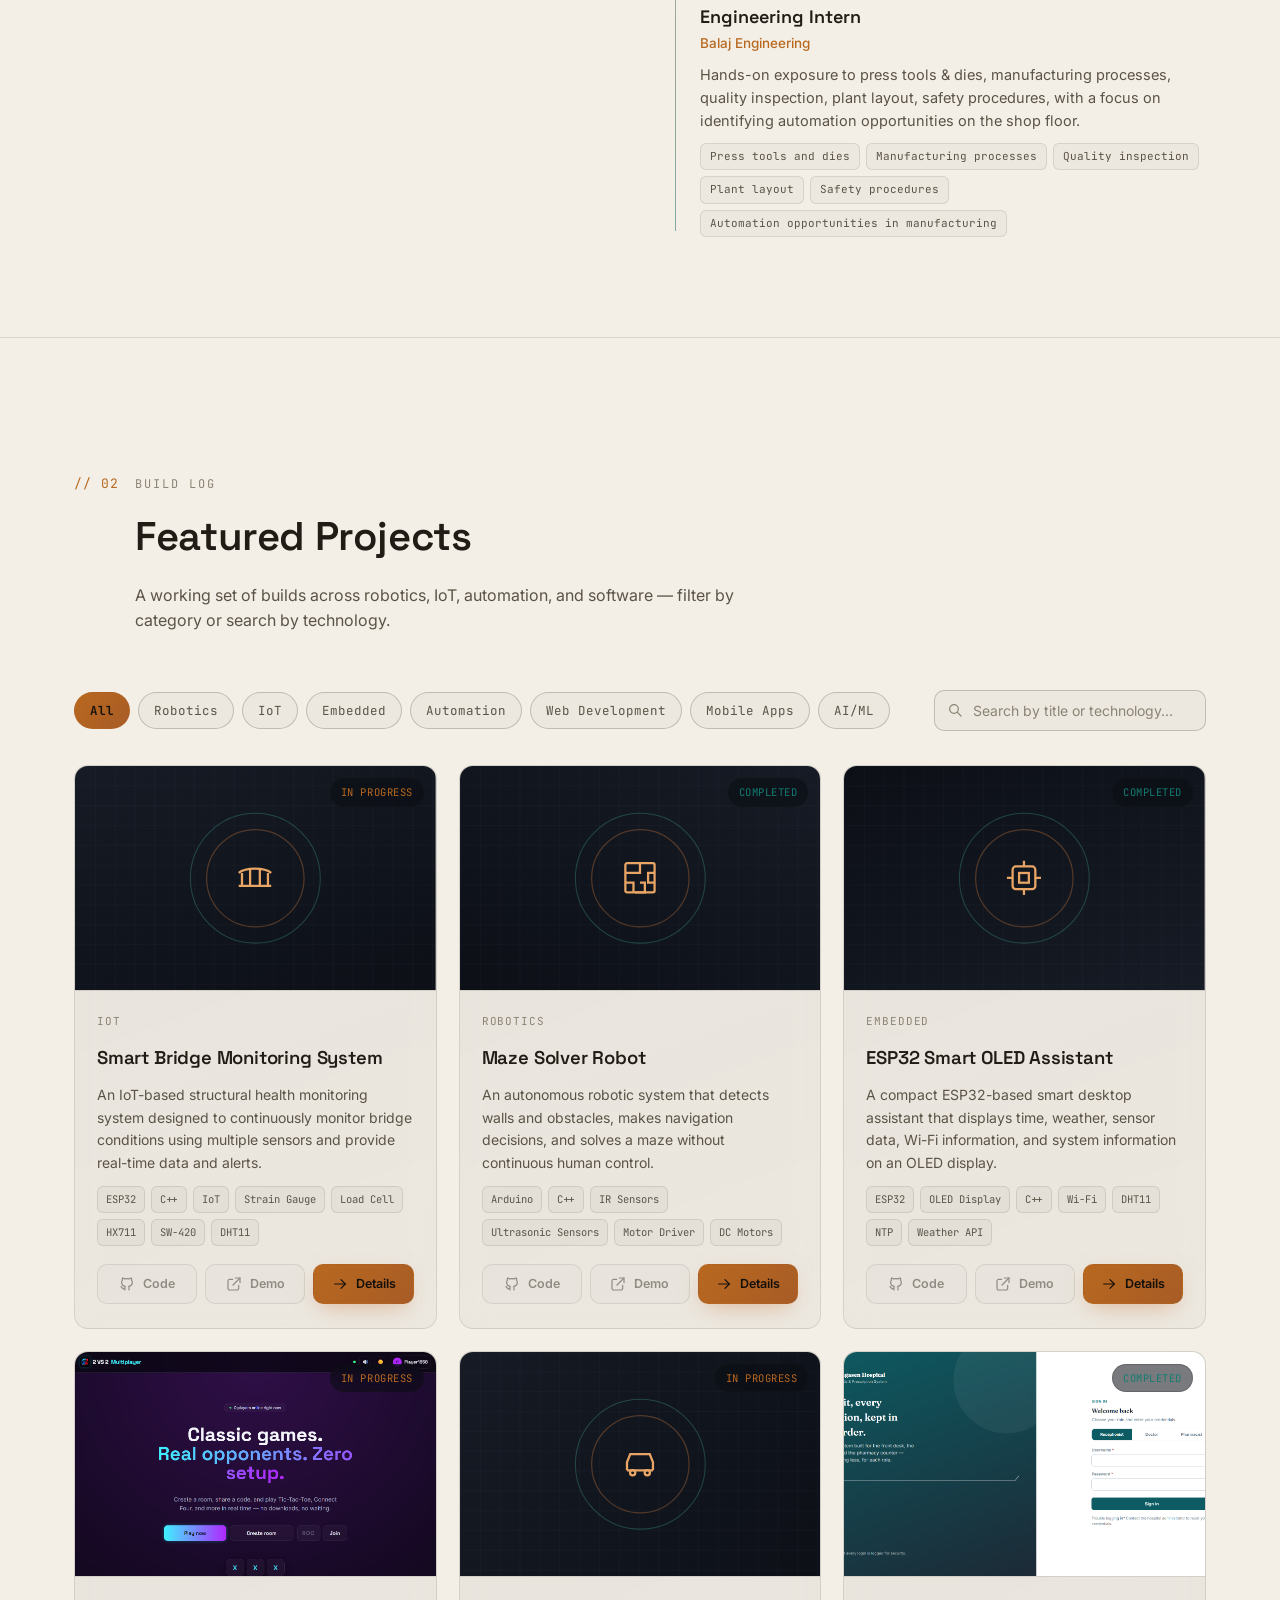
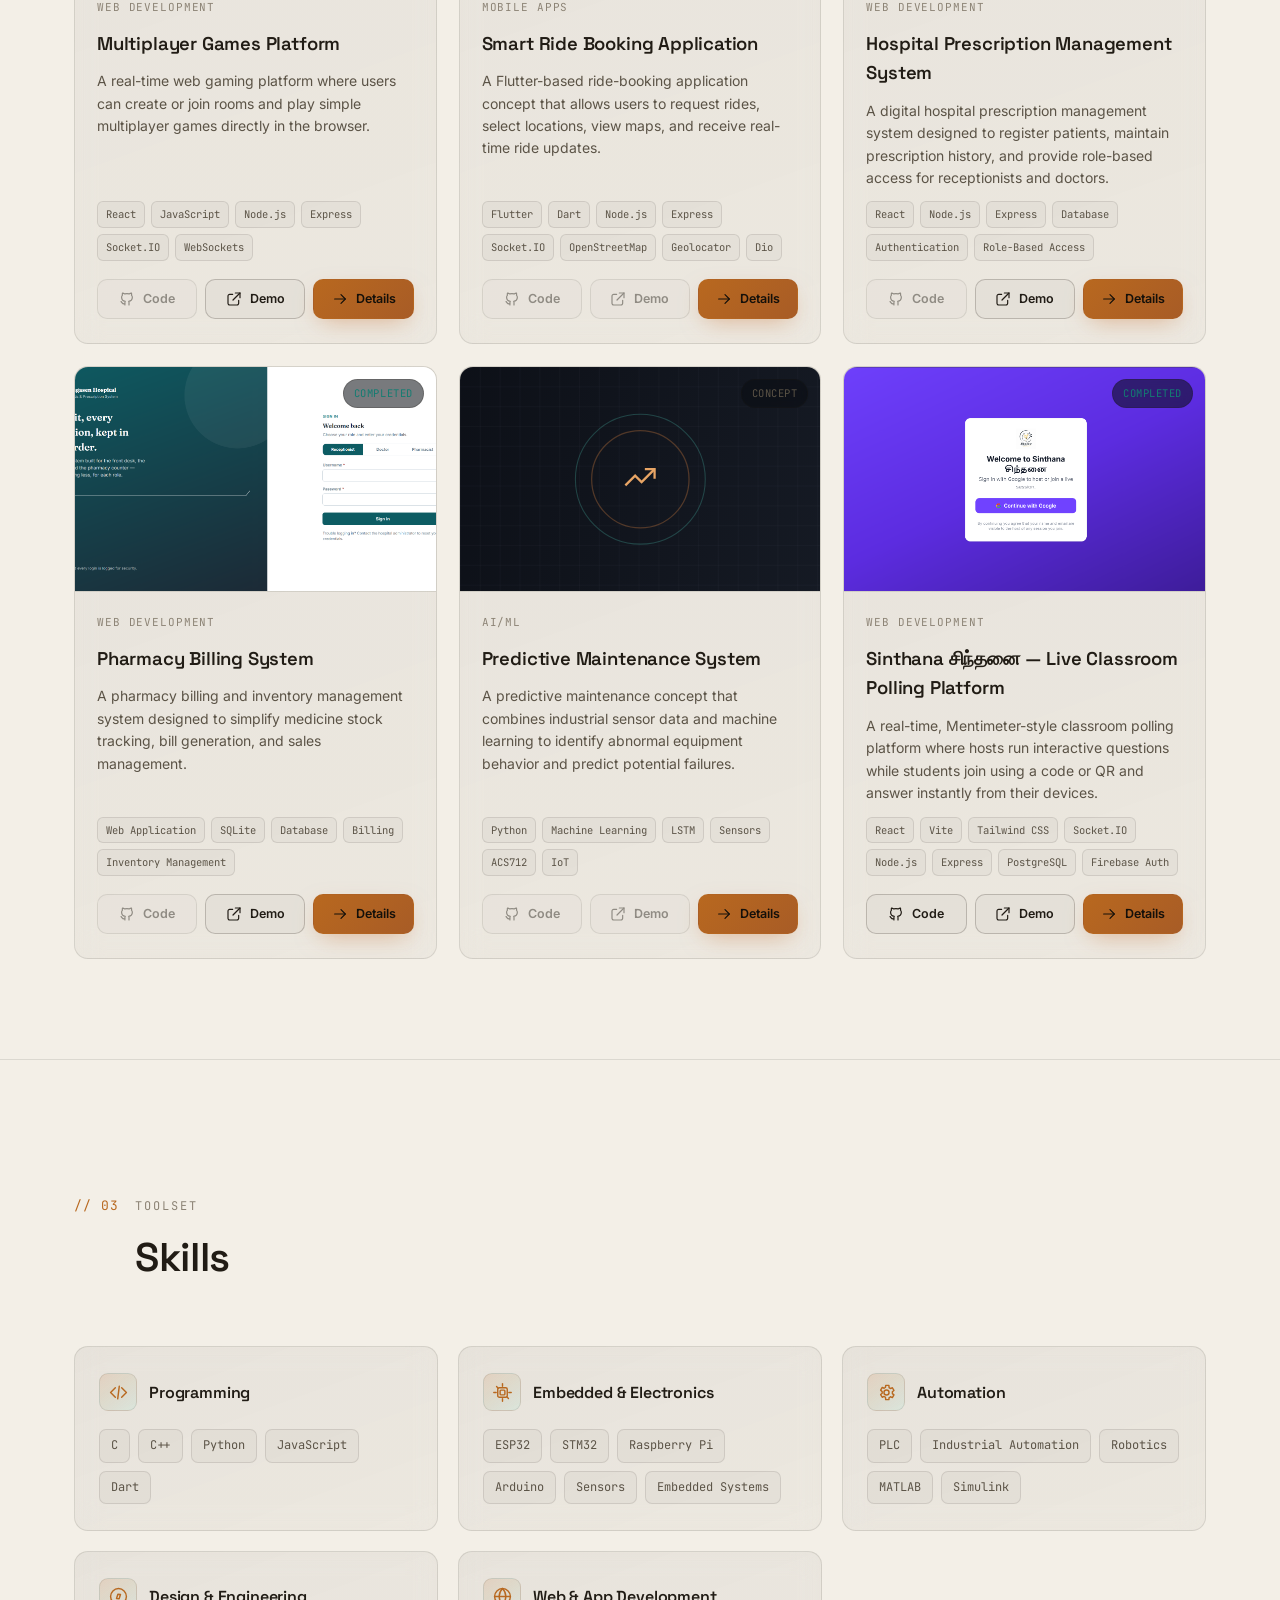
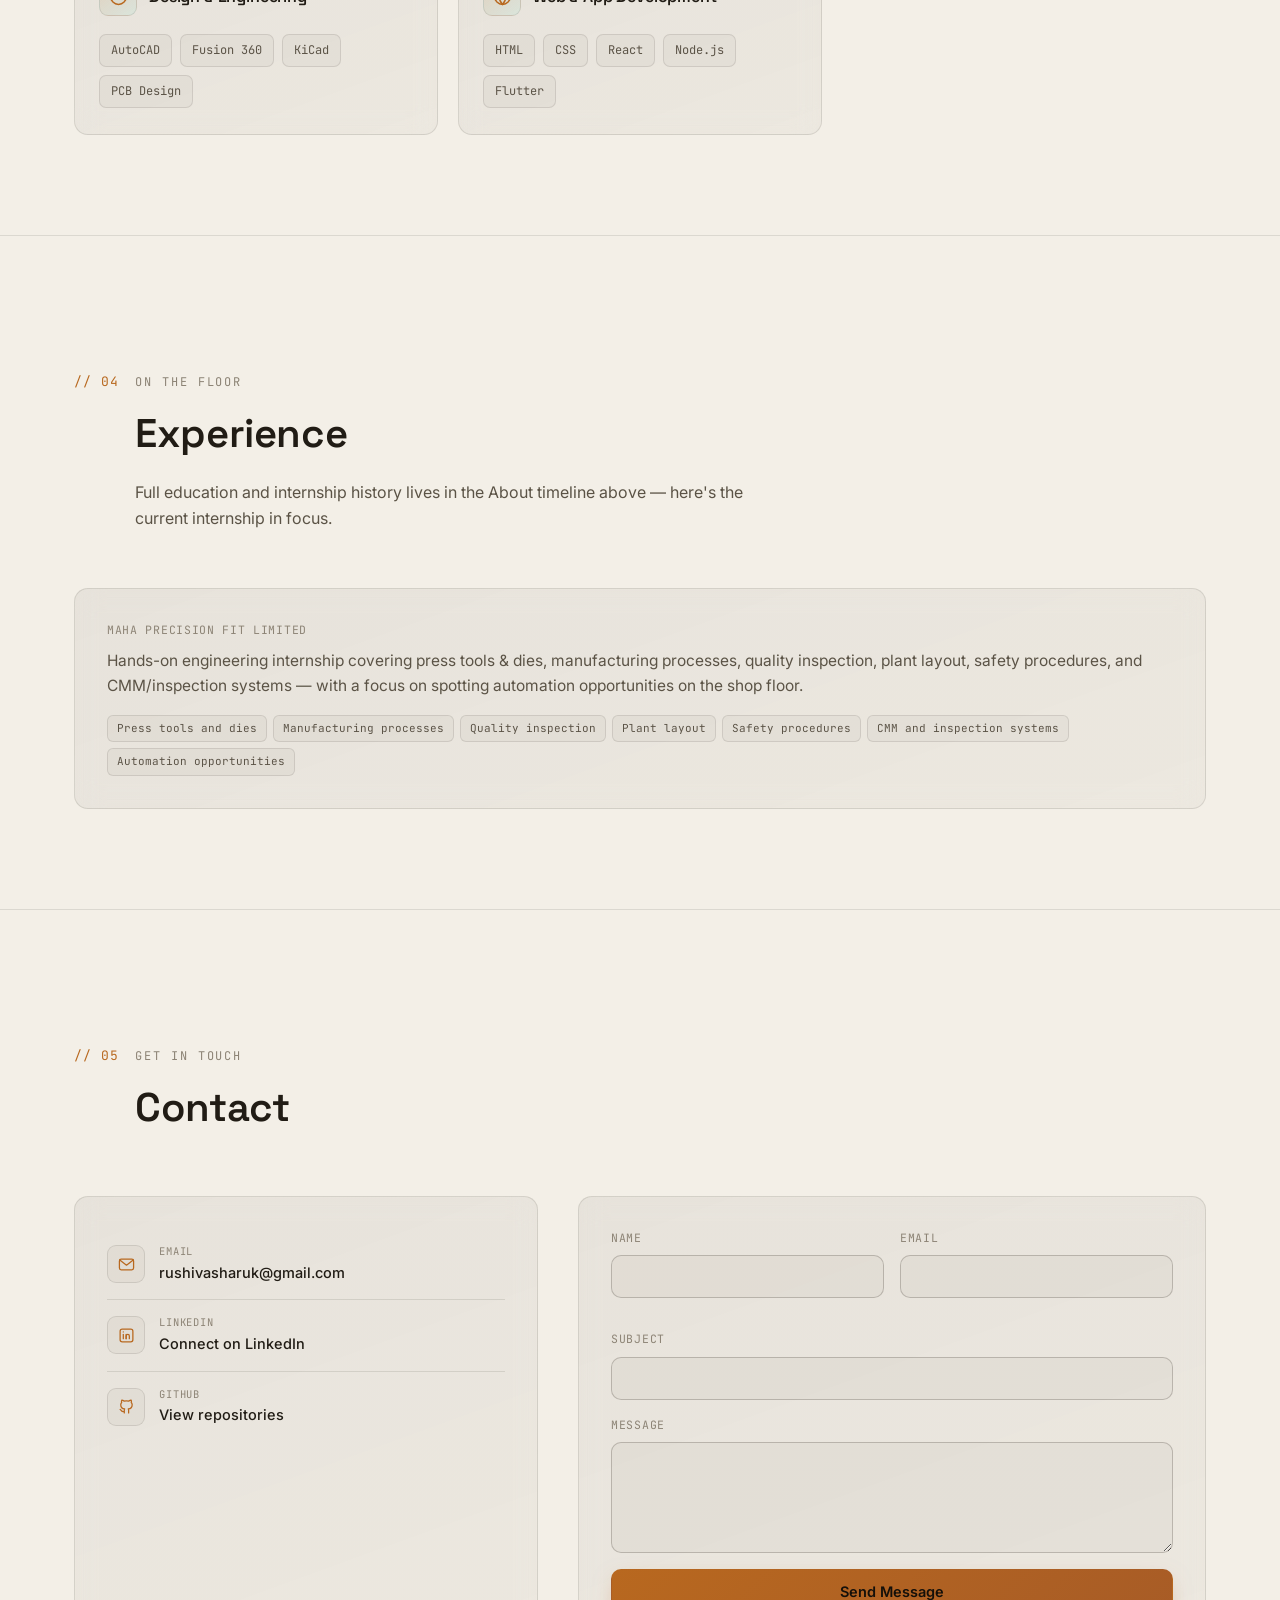
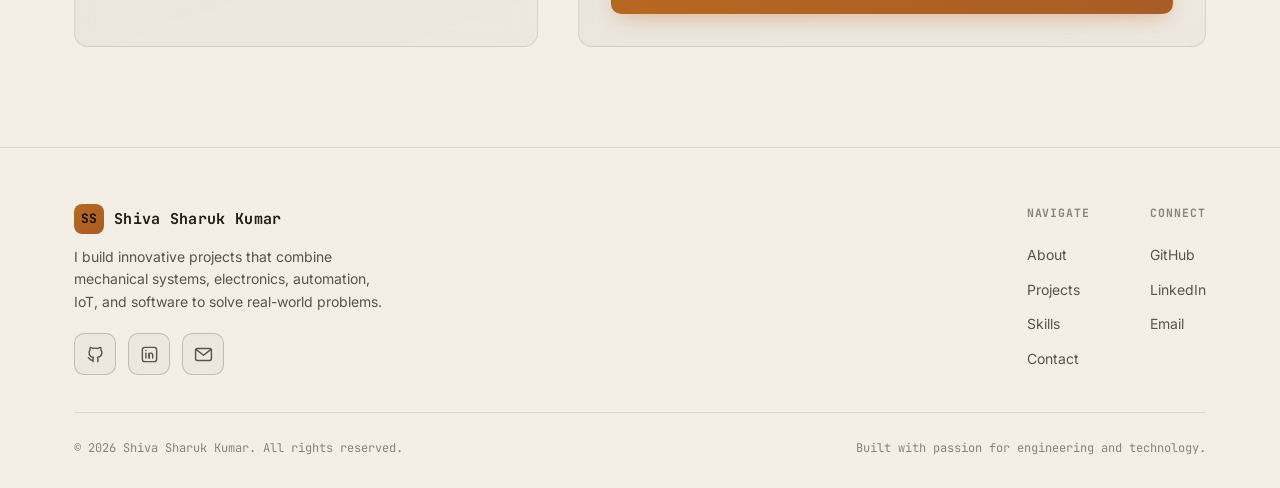
==== commit 0e30a24d: "initial commit" ====
--- a/index.html
+++ b/index.html
@@ -29,6 +29,16 @@
     <circle class="ring" cx="200" cy="200" r="30"/>
     <line class="crosshair" x1="200" y1="0" x2="200" y2="400"/>
     <line class="crosshair" x1="0" y1="200" x2="400" y2="200"/>
+    <g class="sweep-arc">
+      <path d="M 200 200 L 200 10 A 190 190 0 0 1 331.4 68.6 Z" />
+    </g>
+    <g class="planet-orbit orbit-copper">
+      <circle class="planet planet-copper" cx="350" cy="200" r="5"/>
+    </g>
+    <g class="planet-orbit orbit-cyan">
+      <circle class="planet planet-cyan" cx="270" cy="200" r="4"/>
+    </g>
+    <g class="tick-ring">
       <line class="tick" x1="378.0" y1="200.0" x2="390.0" y2="200.0"/>
       <line class="tick" x1="375.3" y1="230.9" x2="387.1" y2="233.0"/>
       <line class="tick" x1="367.3" y1="260.9" x2="378.5" y2="265.0"/>
@@ -65,6 +75,7 @@
       <line class="tick" x1="354.2" y1="111.0" x2="364.5" y2="105.0"/>
       <line class="tick" x1="367.3" y1="139.1" x2="378.5" y2="135.0"/>
       <line class="tick" x1="375.3" y1="169.1" x2="387.1" y2="167.0"/>
+      </g>
   </svg>
 </div>
 <div class="grain" aria-hidden="true"></div>
--- a/css/style.css
+++ b/css/style.css
@@ -150,6 +150,40 @@
 .bg-decor .tick { stroke: var(--border-strong); stroke-width: 1; }
 .bg-decor .crosshair { stroke: var(--border-strong); stroke-width: 1; }
 
+.bg-decor .tick-ring {
+  transform-origin: 200px 200px;
+  animation: bgSpin 100s linear infinite;
+}
+.bg-decor .sweep-arc {
+  transform-origin: 200px 200px;
+  animation: bgSpin 14s linear infinite;
+}
+.bg-decor .sweep-arc path {
+  fill: var(--cyan);
+  opacity: .06;
+}
+@keyframes bgSpin { to { transform: rotate(360deg); } }
+
+.bg-decor .planet-orbit { transform-origin: 200px 200px; }
+.bg-decor .orbit-copper { animation: bgSpin 34s linear infinite; }
+.bg-decor .orbit-cyan { animation: bgSpin 18s linear infinite reverse; }
+.bg-decor .planet {
+  filter: drop-shadow(0 0 5px currentColor) drop-shadow(0 0 10px currentColor);
+  animation: planetPulse 2.4s ease-in-out infinite;
+}
+.bg-decor .planet-copper { fill: var(--copper-bright); color: var(--copper-bright); }
+.bg-decor .planet-cyan { fill: var(--cyan); color: var(--cyan); animation-delay: 1.1s; }
+@keyframes planetPulse {
+  0%, 100% { opacity: .55; r: 4; }
+  50% { opacity: 1; r: 5.5; }
+}
+
+body::after { animation: washBreathe 16s ease-in-out infinite; }
+@keyframes washBreathe {
+  0%, 100% { opacity: 1; }
+  50% { opacity: .75; }
+}
+
 /* Layer 4: subtle grain for a tactile, non-flat surface (kept very low opacity) */
 body .grain {
   position: fixed;
@@ -259,15 +293,27 @@
   border: 1px solid transparent;
   transition: transform .25s var(--ease), background .25s var(--ease), border-color .25s var(--ease), box-shadow .25s var(--ease);
   white-space: nowrap;
-}
-.btn svg { width: 16px; height: 16px; flex-shrink: 0; }
+  position: relative;
+  overflow: hidden;
+}
+.btn svg { width: 16px; height: 16px; flex-shrink: 0; transition: transform .3s var(--ease); }
 .btn:active { transform: scale(0.97); }
+.btn:hover svg { transform: translateX(2px); }
 
 .btn-primary {
   background: linear-gradient(135deg, var(--copper-bright), var(--copper));
   color: #14100a;
   box-shadow: 0 8px 24px -8px rgba(200,121,62,0.55);
 }
+.btn-primary::before {
+  content: "";
+  position: absolute;
+  inset: 0;
+  background: linear-gradient(115deg, transparent 30%, rgba(255,255,255,0.45) 50%, transparent 70%);
+  transform: translateX(-120%);
+  transition: transform .6s var(--ease);
+}
+.btn-primary:hover::before { transform: translateX(120%); }
 .btn-primary:hover { transform: translateY(-2px); box-shadow: 0 12px 30px -8px rgba(200,121,62,0.65); }
 
 .btn-ghost {
@@ -441,6 +487,37 @@
   gap: 40px;
   align-items: center;
 }
+
+@keyframes heroFadeUp {
+  from { opacity: 0; transform: translateY(18px); }
+  to { opacity: 1; transform: translateY(0); }
+}
+.hero-copy > * {
+  opacity: 0;
+  animation: heroFadeUp .8s var(--ease) forwards;
+}
+.hero-copy > .hero-eyebrow  { animation-delay: .05s; }
+.hero-copy > .hero-name     { animation-delay: .15s; }
+.hero-copy > .hero-role     { animation-delay: .28s; }
+.hero-copy > .hero-desc     { animation-delay: .4s; }
+.hero-copy > .hero-actions  { animation-delay: .52s; }
+.hero-copy > .hero-social   { animation-delay: .64s; }
+
+.hero-visual {
+  opacity: 0;
+  animation: heroFadeUp 1s var(--ease) forwards;
+  animation-delay: .3s;
+}
+
+.hero-role .type-cursor {
+  display: inline-block;
+  width: 1px;
+  margin-left: 2px;
+  background: var(--cyan);
+  animation: caretBlink 1s step-end infinite;
+}
+@keyframes caretBlink { 0%, 100% { opacity: 1; } 50% { opacity: 0; } }
+
 .hero-eyebrow {
   display: inline-flex;
   align-items: center;
@@ -547,6 +624,11 @@
   place-items: center;
   overflow: hidden;
   box-shadow: var(--shadow-soft);
+  animation: portraitFloat 6s ease-in-out infinite;
+}
+@keyframes portraitFloat {
+  0%, 100% { transform: translateY(0); }
+  50% { transform: translateY(-8px); }
 }
 .portrait-placeholder {
   display: flex;
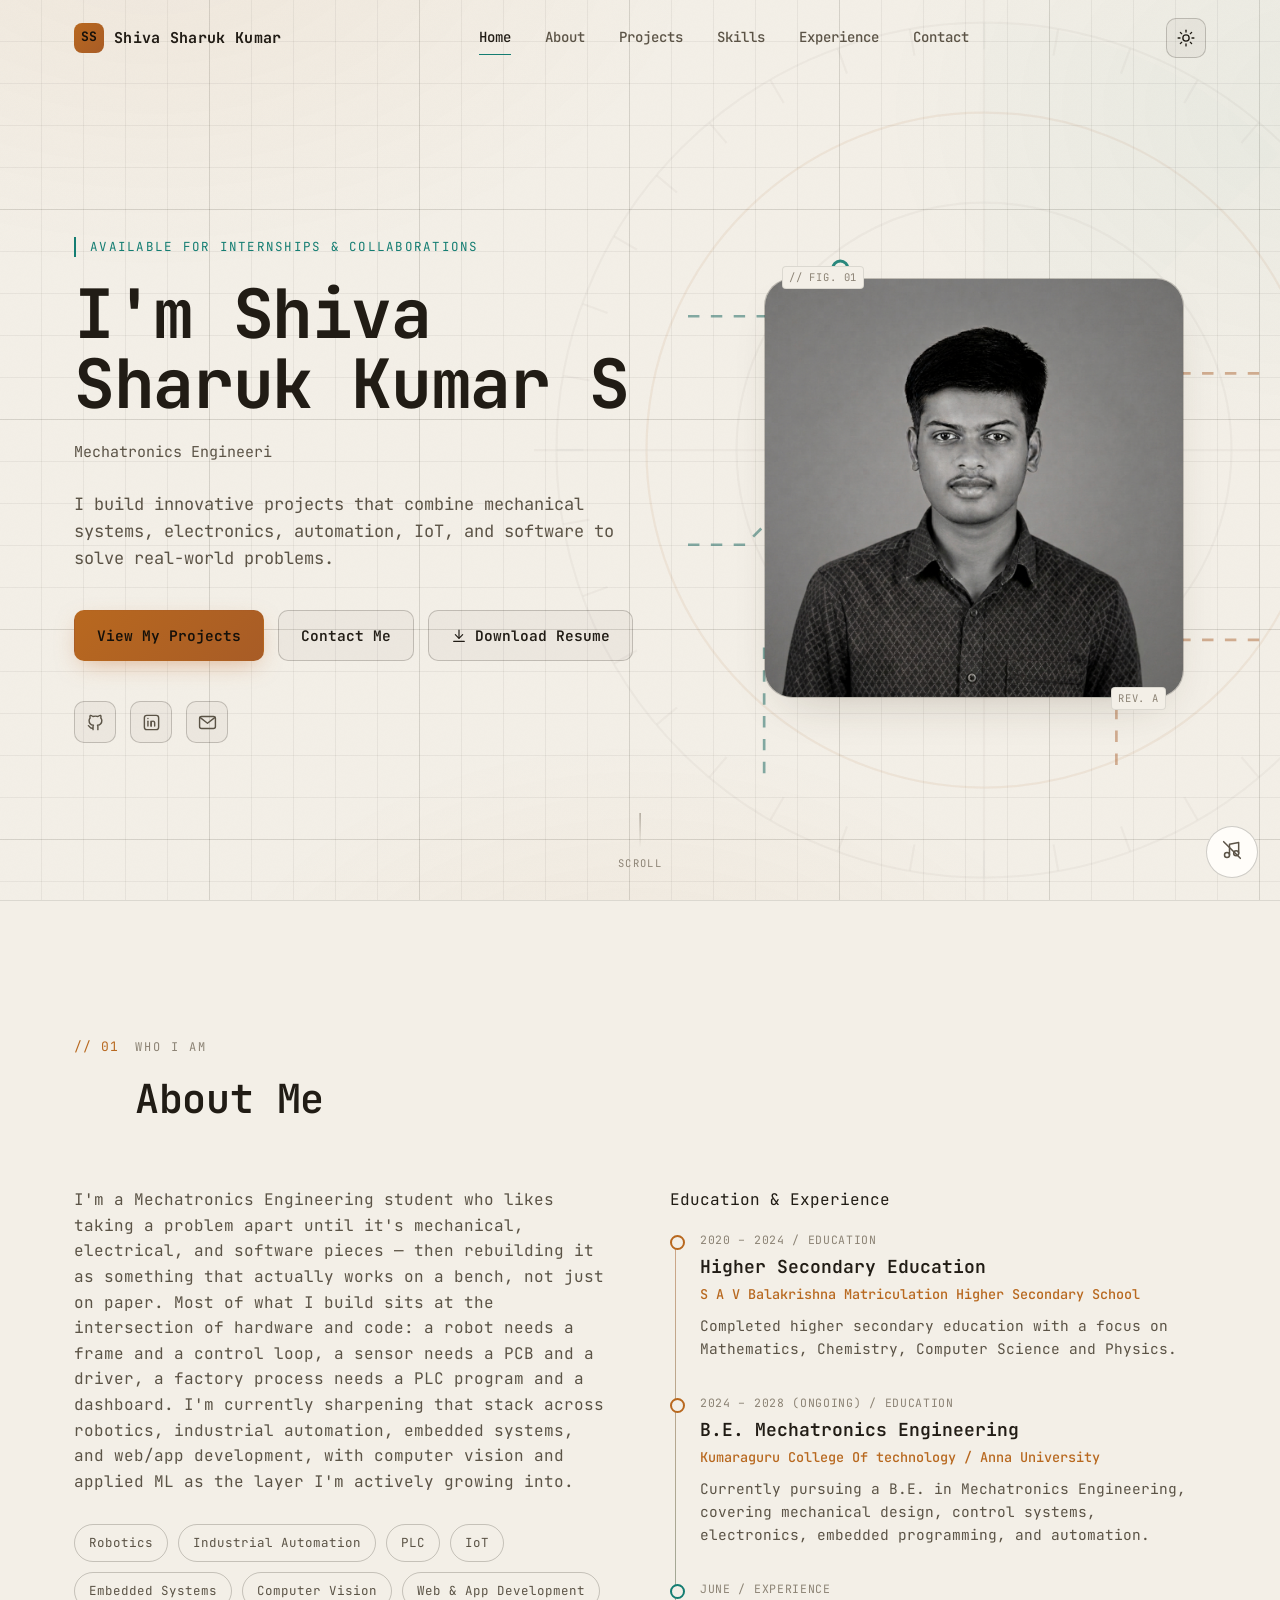
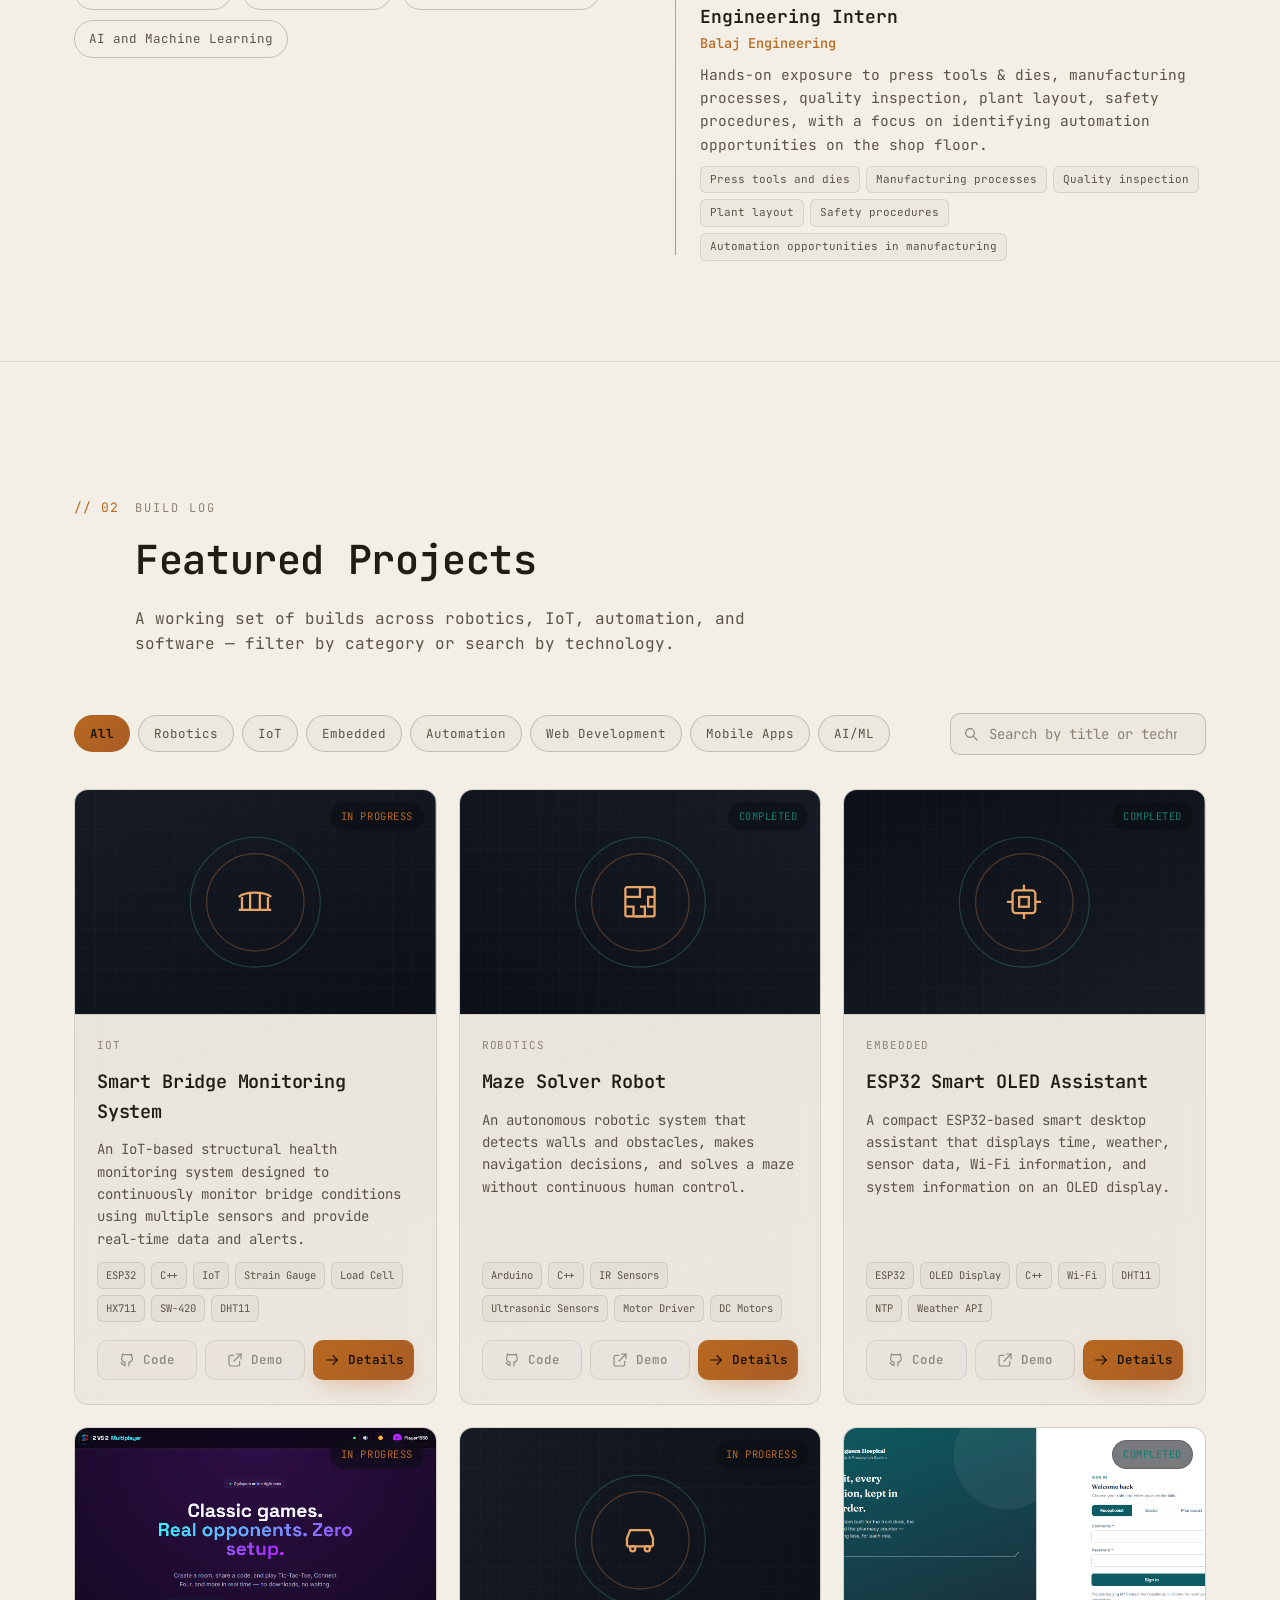
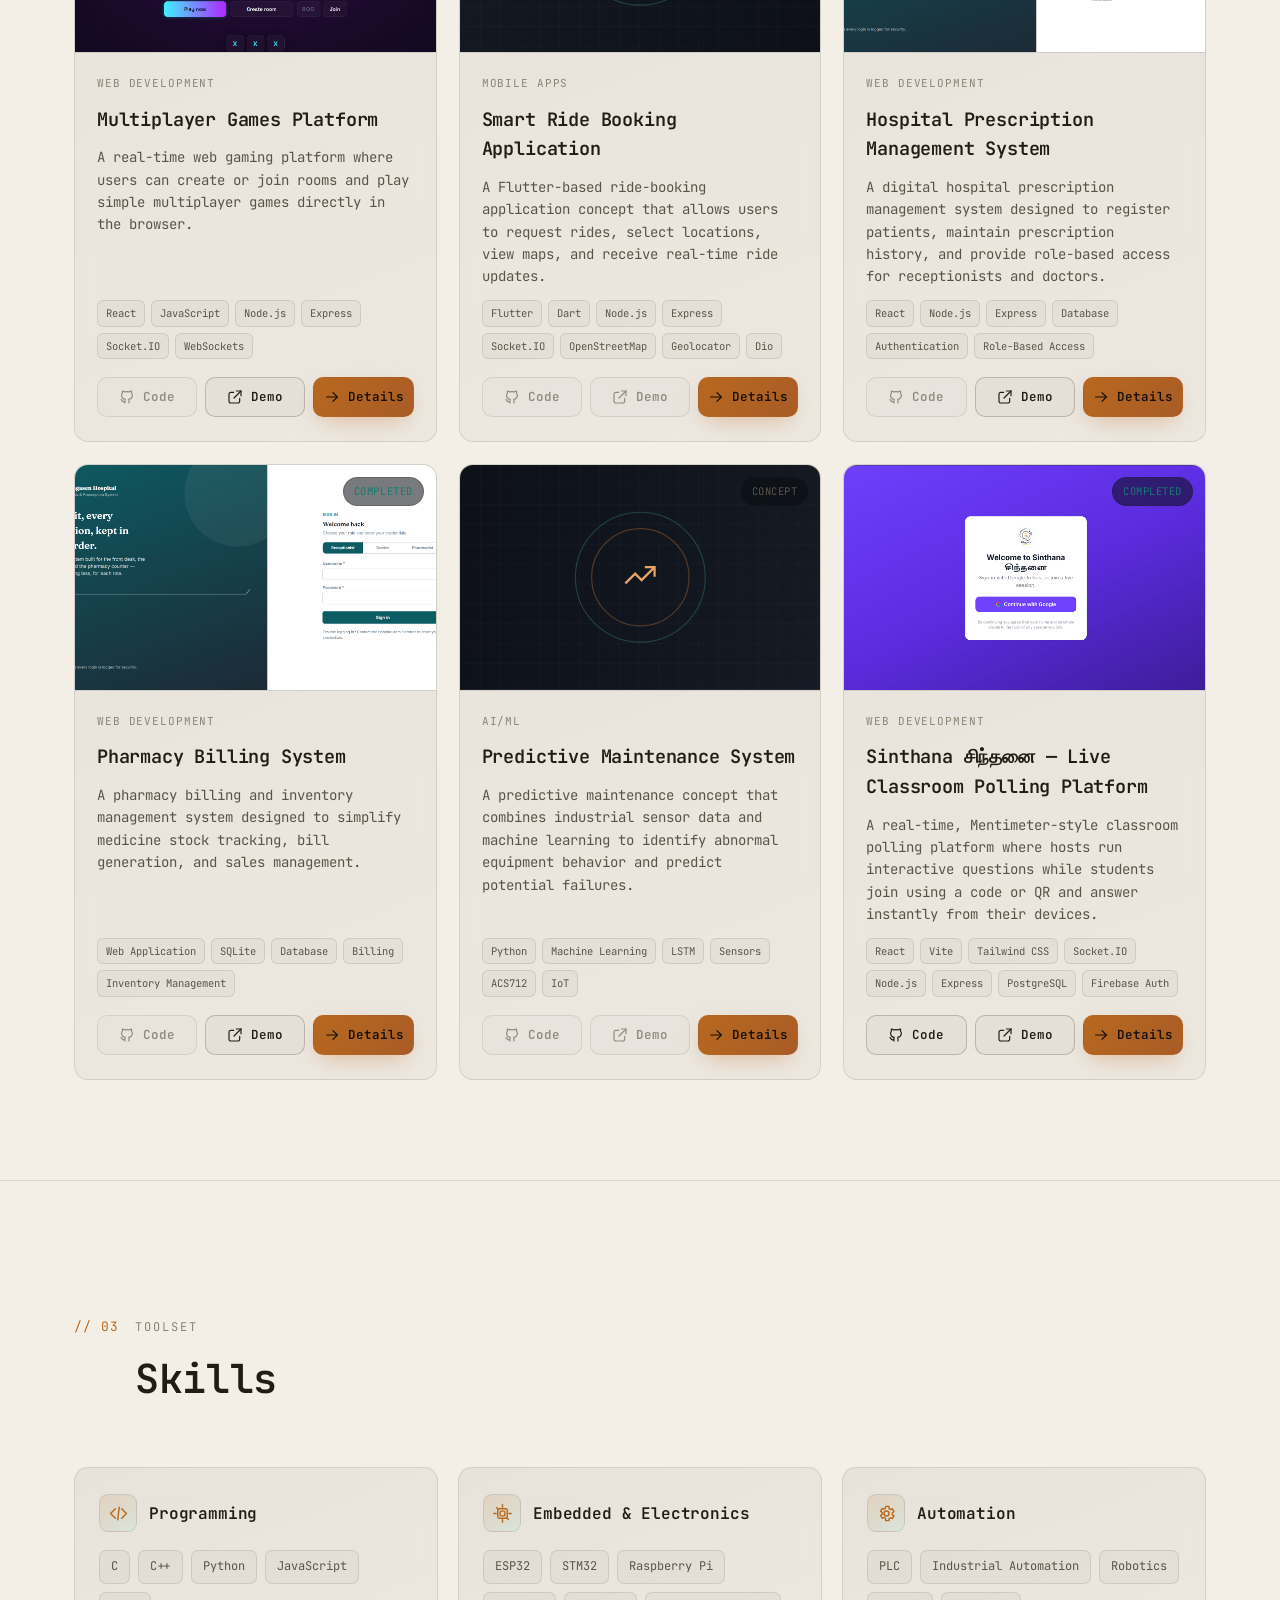
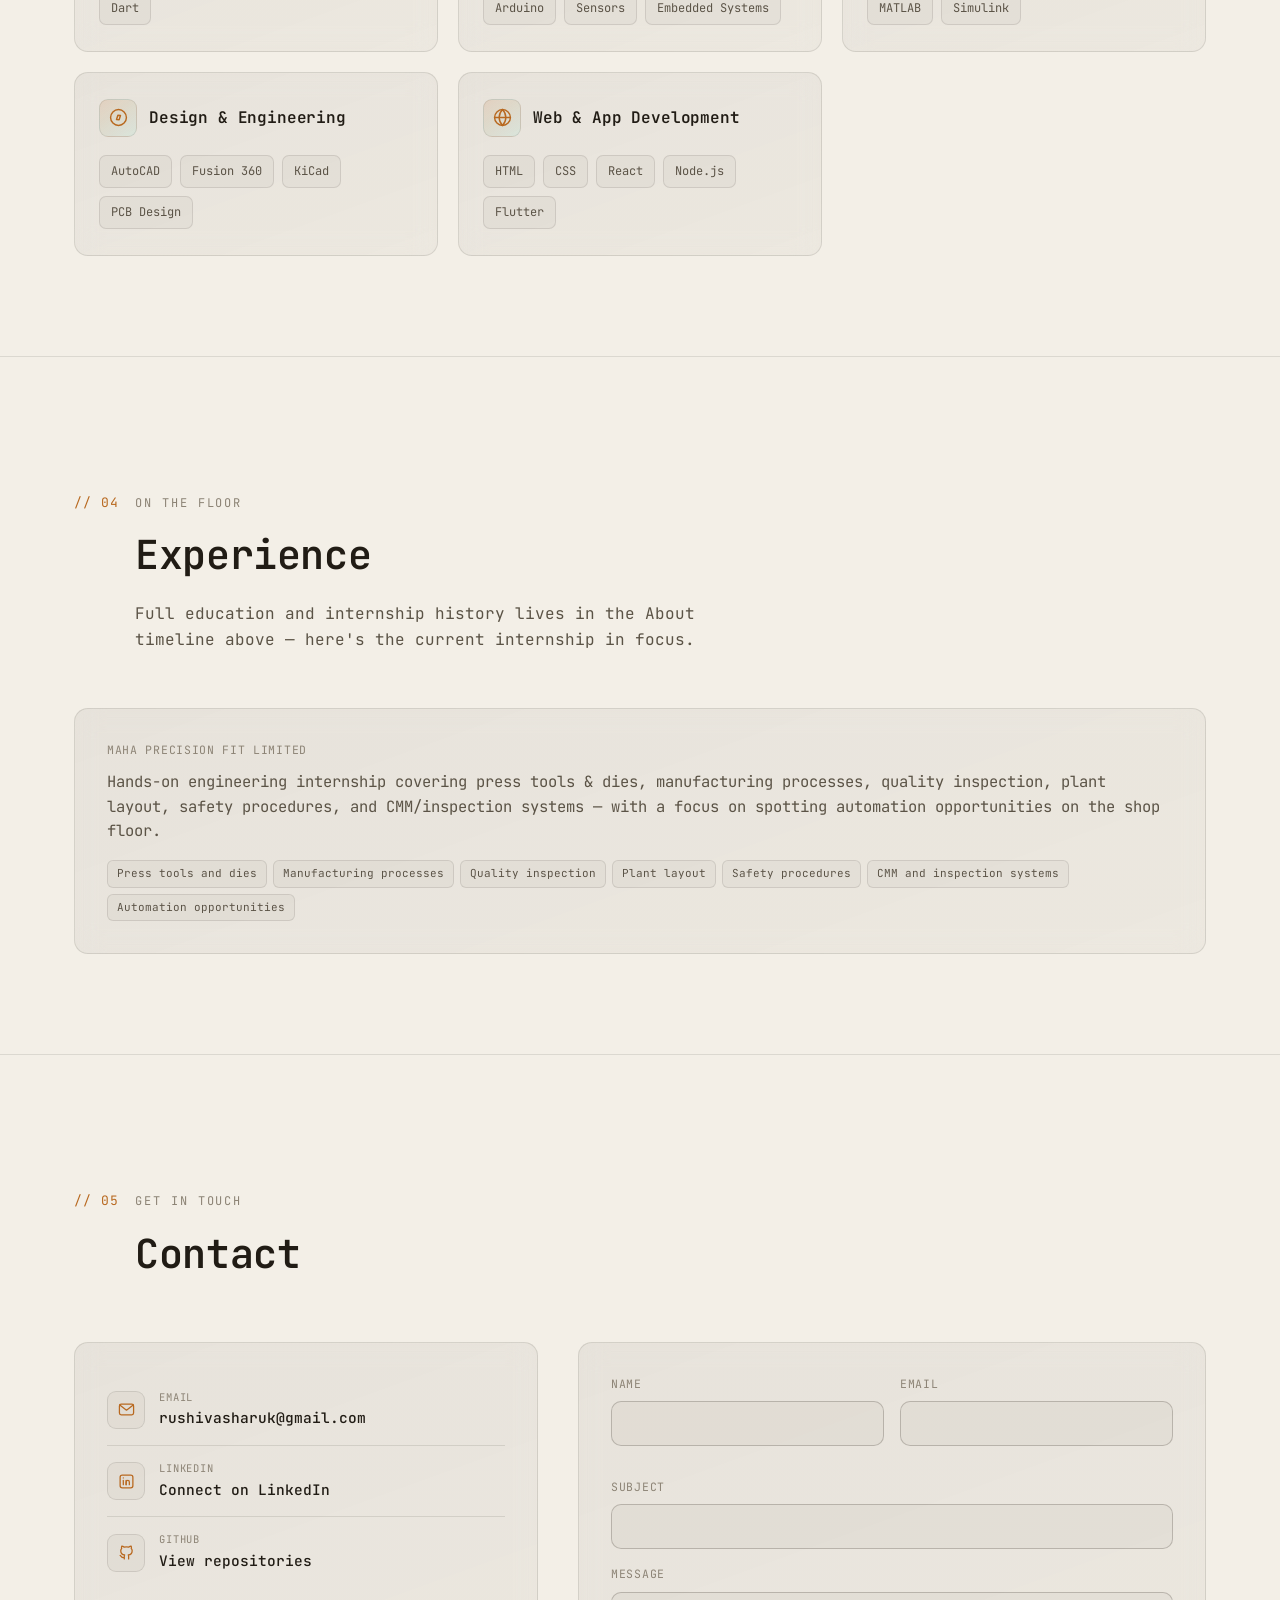
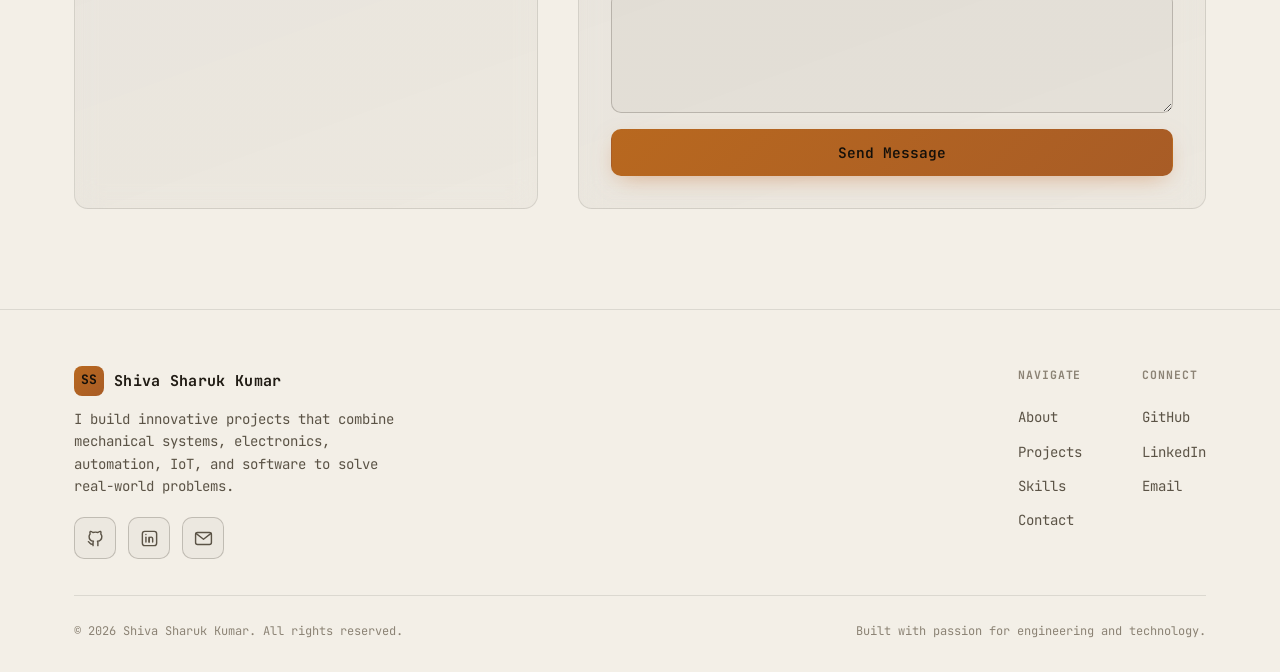
==== commit 94b72cbd: "initial commit" ====
--- a/index.html
+++ b/index.html
@@ -75,7 +75,7 @@
       <line class="tick" x1="354.2" y1="111.0" x2="364.5" y2="105.0"/>
       <line class="tick" x1="367.3" y1="139.1" x2="378.5" y2="135.0"/>
       <line class="tick" x1="375.3" y1="169.1" x2="387.1" y2="167.0"/>
-      </g>
+    </g>
   </svg>
 </div>
 <div class="grain" aria-hidden="true"></div>
@@ -375,6 +375,13 @@
   </div>
 </div>
 
+<!-- ============ AMBIENT SOUND TOGGLE ============ -->
+<audio id="ambientAudio" loop preload="none">
+  <source src="audio/ambient-loop.ogg" type="audio/ogg" />
+  <source src="audio/ambient-loop.mp3" type="audio/mpeg" />
+</audio>
+<button id="ambientToggle" class="ambient-toggle" type="button" aria-pressed="false" aria-label="Play calm background ambience"></button>
+
 <script src="js/icons.js"></script>
 <script src="js/data.js"></script>
 <script src="js/app.js"></script>
--- a/css/style.css
+++ b/css/style.css
@@ -5,11 +5,50 @@
    ========================================================================== */
 
 /* ---------- Fonts ---------- */
-@import url('https://fonts.googleapis.com/css2?family=Space+Grotesk:wght@400;500;600;700&family=Inter:wght@400;500;600&family=JetBrains+Mono:wght@400;500;700&display=swap');
+@import url('https://fonts.googleapis.com/css2?family=Space+Grotesk:wght@400;500;600;700&family=Inter:wght@400;500;600&family=JetBrains+Mono:wght@400;500;600;700&display=swap');
 
 /* ---------- Tokens ---------- */
 :root {
-  /* Dark (default) */
+  /* Light (default) */
+  --bg: #f3efe7;
+  --bg-raised: #fffdf9;
+  --panel: rgba(35, 28, 18, 0.03);
+  --panel-strong: rgba(35, 28, 18, 0.055);
+  --border: rgba(35, 28, 18, 0.11);
+  --border-strong: rgba(35, 28, 18, 0.22);
+  --text: #211c15;
+  --text-dim: #5b5346;
+  --text-faint: #8c8375;
+
+  --copper: #a85c26;
+  --copper-bright: #b8681f;
+  --cyan: #147d72;
+  --cyan-dim: #0f6259;
+  --danger: #c53c46;
+
+  --grid-line: rgba(35, 28, 18, 0.055);
+  --grid-line-strong: rgba(35, 28, 18, 0.09);
+  --wash-a: rgba(184, 104, 31, 0.055);
+  --wash-b: rgba(20, 125, 114, 0.045);
+  --decor-opacity: 0.14;
+  --noise-opacity: 0.018;
+  --noise-blend: multiply;
+
+  --font-display: 'JetBrains Mono', monospace;
+  --font-body: 'JetBrains Mono', monospace;
+  --font-mono: 'JetBrains Mono', monospace;
+
+  --radius-sm: 8px;
+  --radius-md: 14px;
+  --radius-lg: 22px;
+
+  --shadow-soft: 0 20px 50px -25px rgba(60, 45, 25, 0.28);
+  --ease: cubic-bezier(.16,.84,.44,1);
+
+  --nav-h: 76px;
+}
+
+html[data-theme="dark"] {
   --bg: #0a0d13;
   --bg-raised: #0f131b;
   --panel: rgba(233, 238, 246, 0.035);
@@ -34,46 +73,12 @@
   --noise-opacity: 0.025;
   --noise-blend: overlay;
 
+  --shadow-soft: 0 20px 60px -20px rgba(0,0,0,0.55);
+
+  /* Dark theme gets its own distinct type pairing — a geometric sans display
+     font + humanist body text — instead of the light theme's monospace look. */
   --font-display: 'Space Grotesk', sans-serif;
   --font-body: 'Inter', sans-serif;
-  --font-mono: 'JetBrains Mono', monospace;
-
-  --radius-sm: 8px;
-  --radius-md: 14px;
-  --radius-lg: 22px;
-
-  --shadow-soft: 0 20px 60px -20px rgba(0,0,0,0.55);
-  --ease: cubic-bezier(.16,.84,.44,1);
-
-  --nav-h: 76px;
-}
-
-html[data-theme="light"] {
-  --bg: #f3efe7;
-  --bg-raised: #fffdf9;
-  --panel: rgba(35, 28, 18, 0.03);
-  --panel-strong: rgba(35, 28, 18, 0.055);
-  --border: rgba(35, 28, 18, 0.11);
-  --border-strong: rgba(35, 28, 18, 0.22);
-  --text: #211c15;
-  --text-dim: #5b5346;
-  --text-faint: #8c8375;
-
-  --copper: #a85c26;
-  --copper-bright: #b8681f;
-  --cyan: #147d72;
-  --cyan-dim: #0f6259;
-  --danger: #c53c46;
-
-  --grid-line: rgba(35, 28, 18, 0.055);
-  --grid-line-strong: rgba(35, 28, 18, 0.09);
-  --wash-a: rgba(184, 104, 31, 0.055);
-  --wash-b: rgba(20, 125, 114, 0.045);
-  --decor-opacity: 0.14;
-  --noise-opacity: 0.018;
-  --noise-blend: multiply;
-
-  --shadow-soft: 0 20px 50px -25px rgba(60, 45, 25, 0.28);
 }
 
 @media (prefers-reduced-motion: reduce) {
@@ -124,6 +129,11 @@
     radial-gradient(ellipse 700px 500px at 50% 118%, var(--wash-a), transparent 65%);
   transition: background .3s var(--ease);
   pointer-events: none;
+  animation: washBreathe 16s ease-in-out infinite;
+}
+@keyframes washBreathe {
+  0%, 100% { opacity: 1; }
+  50% { opacity: .75; }
 }
 
 /* Layer 3: large fixed schematic compass/rings — the site's signature backdrop motif */
@@ -176,12 +186,6 @@
 @keyframes planetPulse {
   0%, 100% { opacity: .55; r: 4; }
   50% { opacity: 1; r: 5.5; }
-}
-
-body::after { animation: washBreathe 16s ease-in-out infinite; }
-@keyframes washBreathe {
-  0%, 100% { opacity: 1; }
-  50% { opacity: .75; }
 }
 
 /* Layer 4: subtle grain for a tactile, non-flat surface (kept very low opacity) */
@@ -415,8 +419,8 @@
 }
 .theme-toggle:hover { border-color: var(--cyan); color: var(--cyan); }
 .theme-toggle svg { width: 18px; height: 18px; }
-html[data-theme="light"] .icon-moon { display: none; }
-html:not([data-theme="light"]) .icon-sun { display: none; }
+html:not([data-theme="dark"]) .icon-moon { display: none; }
+html[data-theme="dark"] .icon-sun { display: none; }
 
 .hamburger {
   display: none;
@@ -1109,6 +1113,7 @@
   display: none;
 }
 .form-status.is-visible { display: block; }
+.form-status.is-error { color: var(--danger); }
 
 /* ==========================================================================
    FOOTER
@@ -1199,6 +1204,57 @@
   border-radius: 0 0 8px 0;
   font-weight: 600;
 }
+
+/* ==========================================================================
+   AMBIENT SOUND TOGGLE
+   ========================================================================== */
+.ambient-toggle {
+  position: fixed;
+  right: 22px;
+  bottom: 22px;
+  z-index: 600;
+  width: 52px;
+  height: 52px;
+  border-radius: 50%;
+  display: grid;
+  place-items: center;
+  background: var(--bg-raised);
+  border: 1px solid var(--border-strong);
+  color: var(--text-dim);
+  box-shadow: var(--shadow-soft);
+  backdrop-filter: blur(10px);
+  transition: color .25s var(--ease), border-color .25s var(--ease), transform .2s var(--ease);
+}
+.ambient-toggle svg { width: 20px; height: 20px; position: relative; z-index: 1; }
+.ambient-toggle:hover { color: var(--cyan); border-color: var(--cyan); transform: translateY(-2px); }
+.ambient-toggle:active { transform: scale(.94); }
+
+.ambient-rings {
+  position: absolute;
+  inset: 0;
+  pointer-events: none;
+}
+.ambient-rings span {
+  position: absolute;
+  inset: 0;
+  border-radius: 50%;
+  border: 1px solid var(--cyan);
+  opacity: 0;
+}
+.ambient-toggle.is-playing { color: var(--cyan); border-color: var(--cyan); }
+.ambient-toggle.is-playing .ambient-rings span {
+  animation: ambientPulse 2.6s ease-out infinite;
+}
+.ambient-toggle.is-playing .ambient-rings span:nth-child(2) { animation-delay: 1.3s; }
+@keyframes ambientPulse {
+  0% { transform: scale(1); opacity: .5; }
+  100% { transform: scale(1.6); opacity: 0; }
+}
+
+@media (max-width: 720px) {
+  .ambient-toggle { right: 16px; bottom: 16px; width: 46px; height: 46px; }
+  .ambient-toggle svg { width: 18px; height: 18px; }
+}
 .skip-link:focus { left: 0; }
 
 /* ==========================================================================
@@ -1222,7 +1278,6 @@
   .form-row { grid-template-columns: 1fr; }
   .section-head { flex-direction: column; gap: 6px; }
   .footer-top { flex-direction: column; }
-  .bg-decor { opacity: calc(var(--decor-opacity) * 0.6); }
   .bg-decor svg { right: -30vw; width: 110vw; height: 110vw; }
 }
 
